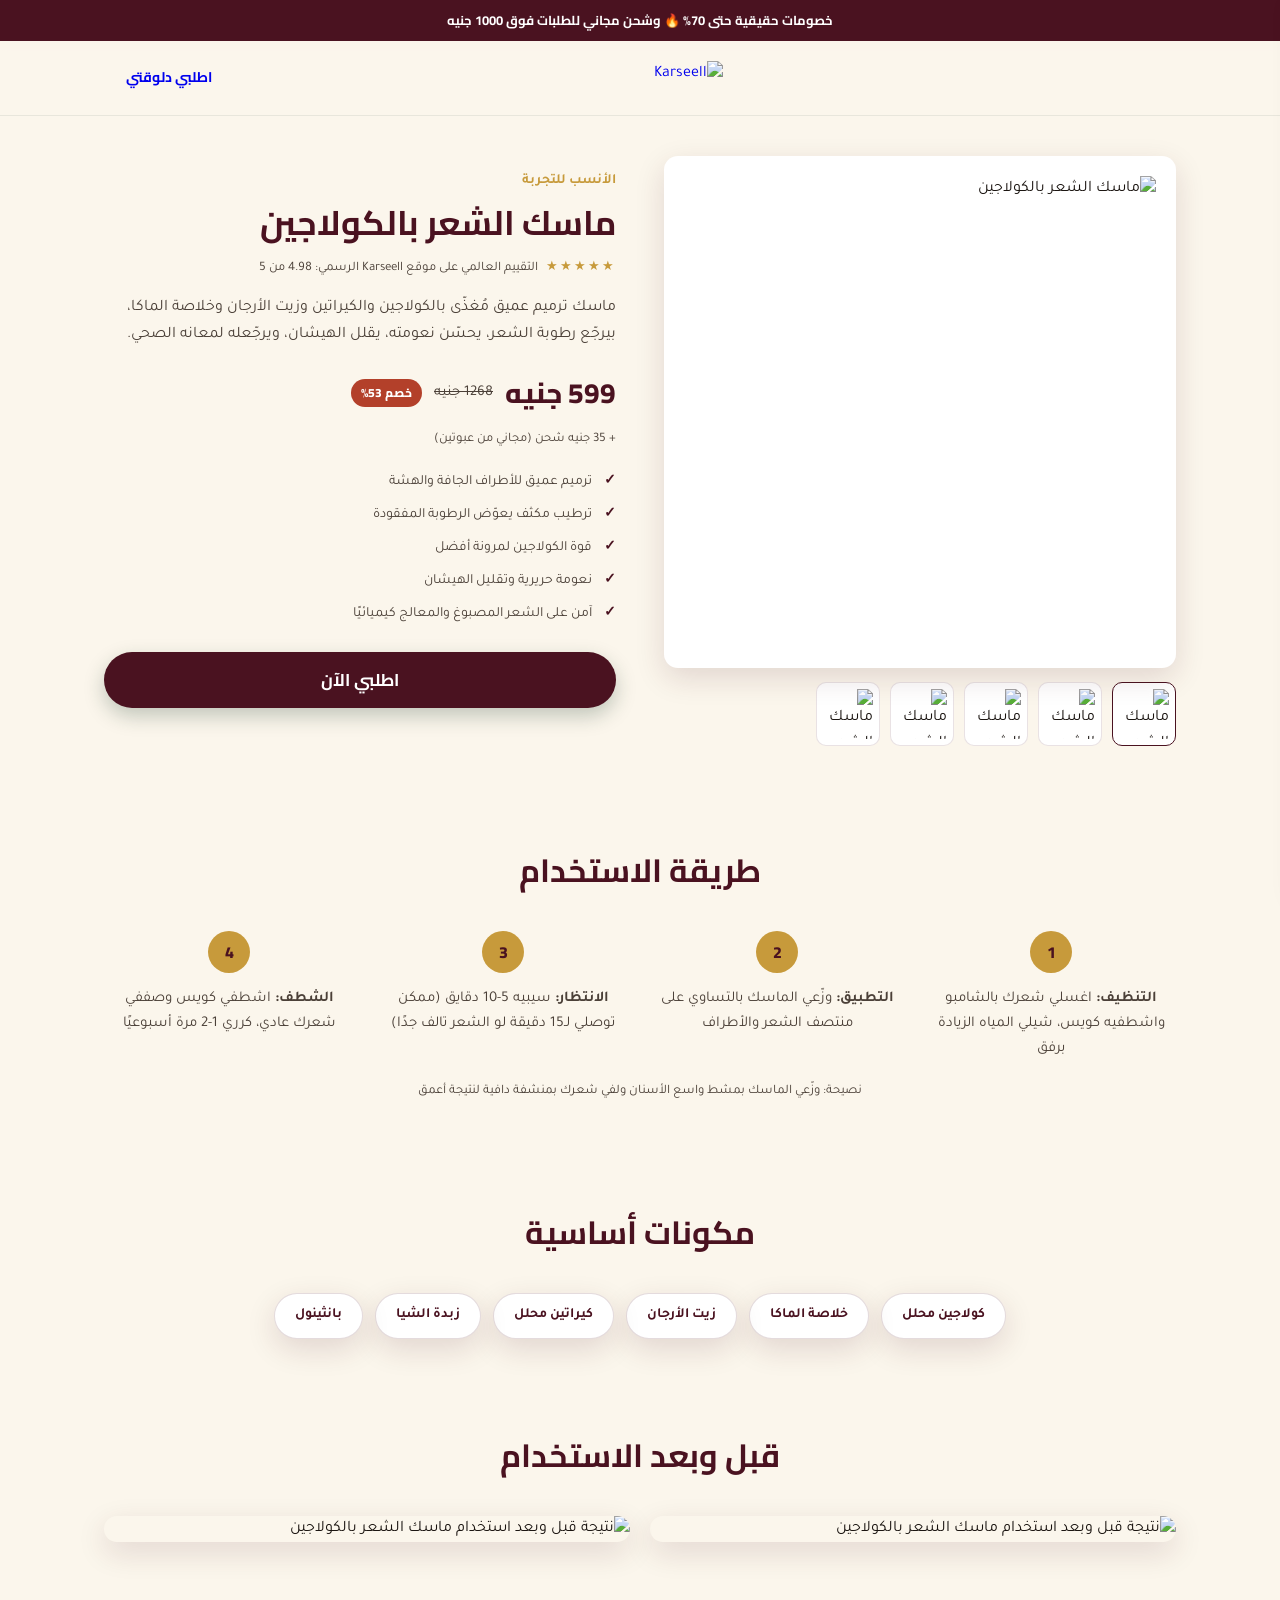
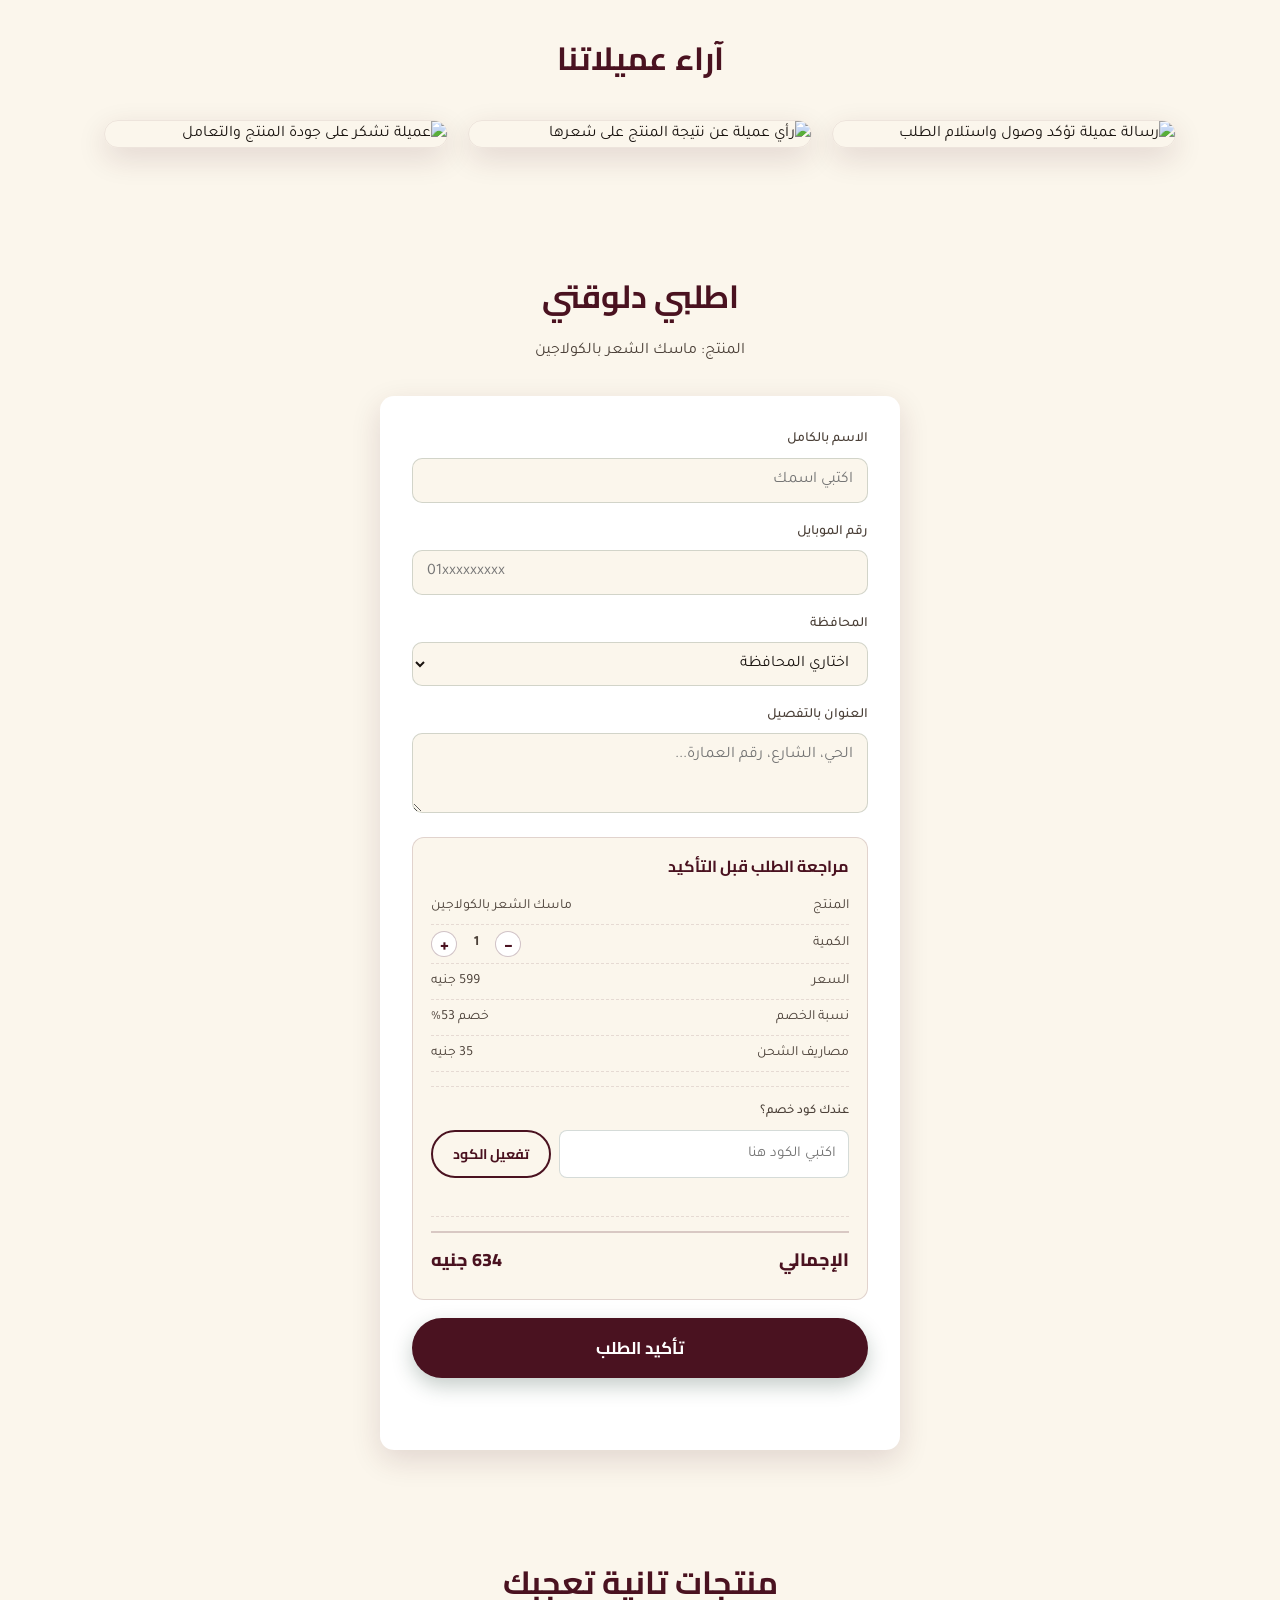
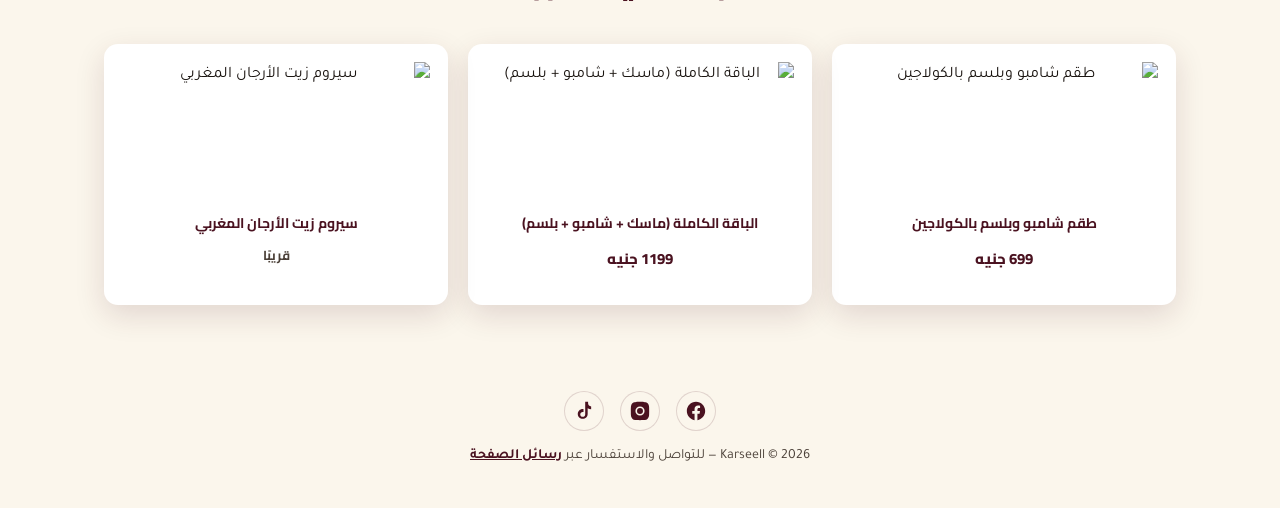
==== product.html @ 406ed5fa "Add files via upload" ====
<!DOCTYPE html>
<html lang="ar" dir="rtl">
<head>
<meta charset="UTF-8">
<meta name="viewport" content="width=device-width, initial-scale=1.0">
<title id="pageTitle">Karseell</title>
<meta name="description" id="pageDescription" content="">
<link rel="icon" type="image/png" href="assets/favicon.png">

<link rel="preconnect" href="https://fonts.googleapis.com">
<link rel="preconnect" href="https://fonts.gstatic.com" crossorigin>
<link href="https://fonts.googleapis.com/css2?family=Cairo:wght@300;400;600;700;800;900&family=Tajawal:wght@400;500;700&display=swap" rel="stylesheet">
<link rel="stylesheet" href="style.css">
<link rel="stylesheet" href="product.css">

<!-- Meta Pixel Code -->
<script>
!function(f,b,e,v,n,t,s)
{if(f.fbq)return;n=f.fbq=function(){n.callMethod?
n.callMethod.apply(n,arguments):n.queue.push(arguments)};
if(!f._fbq)f._fbq=n;n.push=n;n.loaded=!0;n.version='2.0';
n.queue=[];t=b.createElement(e);t.async=!0;
t.src=v;s=b.getElementsByTagName(e)[0];
s.parentNode.insertBefore(t,s)}(window, document,'script',
'https://connect.facebook.net/en_US/fbevents.js');
fbq('init', '1751524826109438');
fbq('track', 'PageView');
</script>
<noscript><img height="1" width="1" style="display:none"
src="https://www.facebook.com/tr?id=1751524826109438&ev=PageView&noscript=1"
/></noscript>
<!-- End Meta Pixel Code -->
</head>

<body>

<!-- Promo Bar -->
<div class="promo-bar">
  خصومات حقيقية حتى 70% 🔥 وشحن مجاني للطلبات فوق 1000 جنيه
</div>

<!-- Header -->
<header class="site-header">
  <div class="wrap header-inner">
    <button type="button" class="hamburger-btn" id="hamburgerBtn" aria-label="القائمة">
      <span></span><span></span><span></span>
    </button>
    <a href="index.html"><img src="assets/logo.png" alt="Karseell" class="logo-img"></a>
    <a href="#order" class="btn btn-small">اطلبي دلوقتي</a>
  </div>
</header>

<div class="side-menu-overlay" id="sideMenuOverlay"></div>
<nav class="side-menu" id="sideMenu">
  <button type="button" class="side-menu-close" id="sideMenuClose" aria-label="قفل القائمة">×</button>
  <img src="assets/logo.png" alt="Karseell" class="side-menu-logo">
  <a href="index.html" class="side-menu-link">الرئيسية</a>
  <a href="index.html#offers" class="side-menu-link">العروض</a>
  <a href="index.html#features" class="side-menu-link">المميزات والمراجعات</a>
  <a href="https://www.facebook.com/karseell.original.egypt/" target="_blank" rel="noopener" class="side-menu-link">تواصل معنا</a>
</nav>

<!-- Product hero -->
<section class="product-hero">
  <div class="wrap product-hero-grid">

    <!-- Gallery -->
    <div class="product-gallery">
      <div class="product-gallery-main">
        <img id="mainImage" src="" alt="">
        <span class="out-of-stock-badge" id="outOfStockBadge" hidden>نفدت الكمية حاليًا</span>
      </div>
      <div class="product-gallery-thumbs" id="galleryThumbs"></div>
    </div>

    <!-- Info -->
    <div class="product-info">
      <p class="product-eyebrow" id="productEyebrow"></p>
      <h1 id="productName"></h1>
      <p class="product-rating">
        <span class="stars">★★★★★</span>
        <span id="productRatingText"></span>
      </p>
      <p class="product-desc" id="productDesc"></p>

      <div class="product-price-block" id="productPriceBlock">
        <span class="price-new" id="productPriceNew"></span>
        <span class="price-old" id="productPriceOld"></span>
        <span class="discount-badge" id="productDiscountBadge"></span>
      </div>
      <p class="product-shipping-note" id="productShippingNote"></p>

      <ul class="product-feature-list" id="productFeatureList"></ul>

      <div class="product-cta-group" id="productCtaGroup">
        <a href="#order" class="btn btn-primary btn-full">اطلبي الآن</a>
      </div>

      <div class="product-out-of-stock-msg" id="outOfStockMsg" hidden>
        <p>المنتج غير متاح للطلب حاليًا، هيتوفر قريبًا. تابعينا على فيسبوك عشان تعرفي أول ما يرجع.</p>
        <a href="https://www.facebook.com/karseell.original.egypt/" target="_blank" rel="noopener" class="btn btn-outline">تابعينا على فيسبوك</a>
      </div>
    </div>
  </div>
</section>

<!-- How to use -->
<section class="product-howto" id="productHowtoSection">
  <div class="wrap">
    <h2 class="section-title">طريقة الاستخدام</h2>
    <div class="steps" id="productSteps"></div>
    <p class="howto-tip" id="howtoTip"></p>
  </div>
</section>

<!-- Ingredients -->
<section class="product-ingredients" id="productIngredientsSection">
  <div class="wrap">
    <h2 class="section-title">مكونات أساسية</h2>
    <div class="ingredients-grid" id="ingredientsGrid"></div>
  </div>
</section>

<!-- Before / After -->
<section class="product-before-after" id="beforeAfterSection">
  <div class="wrap">
    <h2 class="section-title">قبل وبعد الاستخدام</h2>
    <div class="before-after-grid" id="beforeAfterGrid"></div>
  </div>
</section>

<!-- Reviews (shared real screenshots) -->
<section class="product-reviews">
  <div class="wrap">
    <h2 class="section-title">آراء عميلاتنا</h2>
    <div class="review-grid">
      <div class="review-shot-card"><img src="assets/reviews/review1.webp" alt="رسالة عميلة تؤكد وصول واستلام الطلب" loading="lazy"></div>
      <div class="review-shot-card"><img src="assets/reviews/review2.webp" alt="رأي عميلة عن نتيجة المنتج على شعرها" loading="lazy"></div>
      <div class="review-shot-card"><img src="assets/reviews/review3.webp" alt="عميلة تشكر على جودة المنتج والتعامل" loading="lazy"></div>
    </div>
  </div>
</section>

<!-- Order form -->
<section class="order" id="order">
  <div class="wrap">
    <h2 class="section-title">اطلبي دلوقتي</h2>
    <p class="order-sub" id="orderProductLabel"></p>

    <form id="orderForm" class="order-form" novalidate>
      <label>
        الاسم بالكامل
        <input type="text" name="name" required placeholder="اكتبي اسمك">
      </label>

      <label>
        رقم الموبايل
        <input type="tel" name="phone" required pattern="^01[0-9]{9}$" placeholder="01xxxxxxxxx">
      </label>

      <label>
        المحافظة
        <select name="governorate" required>
          <option value="" disabled selected>اختاري المحافظة</option>
          <option>القاهرة</option><option>الجيزة</option><option>الإسكندرية</option>
          <option>القليوبية</option><option>الدقهلية</option><option>الشرقية</option>
          <option>الغربية</option><option>المنوفية</option><option>البحيرة</option>
          <option>كفر الشيخ</option><option>دمياط</option><option>بورسعيد</option>
          <option>الإسماعيلية</option><option>السويس</option><option>شمال سيناء</option>
          <option>جنوب سيناء</option><option>الفيوم</option><option>بني سويف</option>
          <option>المنيا</option><option>أسيوط</option><option>سوهاج</option>
          <option>قنا</option><option>الأقصر</option><option>أسوان</option>
          <option>البحر الأحمر</option><option>الوادي الجديد</option><option>مطروح</option>
        </select>
      </label>

      <label>
        العنوان بالتفصيل
        <textarea name="address" required placeholder="الحي، الشارع، رقم العمارة..."></textarea>
      </label>

      <div class="order-summary" id="orderSummary" hidden>
        <h3>مراجعة الطلب قبل التأكيد</h3>
        <div class="summary-row">
          <span>المنتج</span>
          <span id="summaryOfferName">-</span>
        </div>
        <div class="summary-row">
          <span>الكمية</span>
          <span class="qty-stepper">
            <button type="button" class="qty-btn" id="qtyMinus" aria-label="تقليل الكمية">−</button>
            <span id="qtyValue">1</span>
            <button type="button" class="qty-btn" id="qtyPlus" aria-label="زيادة الكمية">+</button>
          </span>
        </div>
        <div class="summary-row">
          <span>السعر</span>
          <span id="summaryPrice">-</span>
        </div>
        <div class="summary-row">
          <span>نسبة الخصم</span>
          <span id="summaryDiscount">-</span>
        </div>
        <div class="summary-row">
          <span>مصاريف الشحن</span>
          <span id="summaryShipping">-</span>
        </div>

        <div class="coupon-block">
          <label for="couponInput">عندك كود خصم؟</label>
          <div class="coupon-input-group">
            <input type="text" id="couponInput" placeholder="اكتبي الكود هنا">
            <button type="button" class="btn btn-outline btn-small" id="applyCouponBtn">تفعيل الكود</button>
          </div>
          <p id="couponMessage" class="coupon-message"></p>
        </div>

        <div class="summary-row summary-total">
          <span>الإجمالي</span>
          <span id="summaryTotal">-</span>
        </div>
      </div>

      <button type="submit" class="btn btn-primary btn-full" id="submitOrderBtn">تأكيد الطلب</button>
      <p id="formMessage" class="form-message" role="status" aria-live="polite"></p>
    </form>
  </div>
</section>

<!-- Related products -->
<section class="related-products">
  <div class="wrap">
    <h2 class="section-title">منتجات تانية تعجبك</h2>
    <div class="related-grid" id="relatedGrid"></div>
  </div>
</section>

<!-- Footer -->
<footer class="site-footer">
  <div class="wrap">
    <div class="social-links">
      <a href="https://www.facebook.com/karseell.original.egypt" target="_blank" rel="noopener" aria-label="Karseell على فيسبوك">
        <svg viewBox="0 0 24 24" width="22" height="22" fill="currentColor"><path d="M22 12.06C22 6.51 17.52 2 12 2S2 6.51 2 12.06c0 5 3.66 9.16 8.44 9.94v-7.03H7.9v-2.91h2.54V9.85c0-2.51 1.49-3.9 3.77-3.9 1.09 0 2.24.2 2.24.2v2.46h-1.26c-1.24 0-1.63.77-1.63 1.56v1.89h2.78l-.44 2.91h-2.34V22c4.78-.78 8.44-4.94 8.44-9.94z"/></svg>
      </a>
      <a href="https://www.instagram.com/karseell_egypt1/" target="_blank" rel="noopener" aria-label="Karseell على انستقرام">
        <svg viewBox="0 0 24 24" width="22" height="22" fill="currentColor"><path d="M12 2c2.72 0 3.06.01 4.12.06 1.06.05 1.79.22 2.43.47.66.26 1.22.6 1.77 1.15.55.55.89 1.11 1.15 1.77.25.64.42 1.37.47 2.43.05 1.06.06 1.4.06 4.12s-.01 3.06-.06 4.12c-.05 1.06-.22 1.79-.47 2.43-.26.66-.6 1.22-1.15 1.77-.55.55-1.11.89-1.77 1.15-.64.25-1.37.42-2.43.47-1.06.05-1.4.06-4.12.06s-3.06-.01-4.12-.06c-1.06-.05-1.79-.22-2.43-.47-.66-.26-1.22-.6-1.77-1.15-.55-.55-.89-1.11-1.15-1.77-.25-.64-.42-1.37-.47-2.43C2.01 15.06 2 14.72 2 12s.01-3.06.06-4.12c.05-1.06.22-1.79.47-2.43.26-.66.6-1.22 1.15-1.77.55-.55 1.11-.89 1.77-1.15.64-.25 1.37-.42 2.43-.47C8.94 2.01 9.28 2 12 2zm0 5a5 5 0 1 0 0 10 5 5 0 0 0 0-10zm0 8.25A3.25 3.25 0 1 1 12 8.75a3.25 3.25 0 0 1 0 6.5zm5.5-8.5a1.17 1.17 0 1 1 0-2.34 1.17 1.17 0 0 1 0 2.34z"/></svg>
      </a>
      <a href="https://www.tiktok.com/@karseell_egypt" target="_blank" rel="noopener" aria-label="Karseell على تيك توك">
        <svg viewBox="0 0 24 24" width="22" height="22" fill="currentColor"><path d="M16.5 2h-3.2v13.7c0 1.5-1.2 2.7-2.7 2.7s-2.7-1.2-2.7-2.7 1.2-2.7 2.7-2.7c.3 0 .6.05.85.13v-3.3c-.28-.04-.56-.06-.85-.06-3 0-5.4 2.4-5.4 5.4s2.4 5.4 5.4 5.4 5.4-2.4 5.4-5.4V8.9c1.1.8 2.4 1.27 3.8 1.27V6.97c-1.83 0-3.35-1.47-3.35-3.3V2z"/></svg>
      </a>
    </div>
    <p>Karseell &copy; <span id="year"></span> — للتواصل والاستفسار عبر <a href="https://www.facebook.com/karseell.original.egypt/" target="_blank" rel="noopener">رسائل الصفحة</a></p>
  </div>
</footer>

<!-- Sticky mobile CTA -->
<div class="mobile-sticky-cta">
  <a href="#order" class="btn btn-primary btn-full" id="stickyCtaBtn">اطلبي دلوقتي بخصم يصل لـ 70% 🔥</a>
</div>

<script src="product.js"></script>
</body>
</html>
---- style.css ----
/* ============ Tokens ============ */
:root{
  --emerald-deep: #4A1220;
  --emerald: #6E1F31;
  --gold: #C79A3B;
  --gold-light: #E7C979;
  --ivory: #FBF6EC;
  --blush: #D98B95;
  --ink: #1A1410;
  --ink-soft: #4B4038;
  --white: #FFFFFF;

  --font-display: 'Cairo', sans-serif;
  --font-body: 'Tajawal', sans-serif;

  --radius: 14px;
  --shadow: 0 10px 30px rgba(74, 18, 32, 0.14);
  --max-width: 1120px;
}

*{ box-sizing: border-box; }
html{ scroll-behavior: smooth; overflow-x: hidden; }

body{
  margin:0;
  font-family: var(--font-body);
  color: var(--ink);
  background: var(--ivory);
  line-height: 1.65;
  overflow-x: hidden;
}

img{ max-width:100%; display:block; }

.wrap{
  max-width: var(--max-width);
  margin: 0 auto;
  padding: 0 24px;
}

h1,h2,h3{
  font-family: var(--font-display);
  margin: 0 0 16px;
  color: var(--emerald-deep);
  line-height: 1.3;
}

a{ text-decoration:none; }
ul{ margin:0; padding:0; list-style:none; }

/* ============ Buttons ============ */
.btn{
  display:inline-block;
  font-family: var(--font-display);
  font-weight:700;
  font-size: 17px;
  padding: 14px 32px;
  border-radius: 999px;
  transition: transform .15s ease, box-shadow .15s ease;
  border: 2px solid transparent;
  cursor:pointer;
}
.btn:hover{ transform: translateY(-2px); }

.btn-primary{
  background: var(--emerald-deep);
  color: var(--white);
  box-shadow: 0 8px 20px rgba(22,56,40,.25);
}
.btn-primary:hover{ background: var(--emerald); }

.btn-outline{
  background: transparent;
  color: var(--emerald-deep);
  border-color: var(--emerald-deep);
}
.btn-outline:hover{ background: var(--emerald-deep); color: var(--white); }

.btn-secondary-outline{
  background: transparent;
  color: var(--ink-soft);
  border: 1.5px solid transparent;
  text-decoration: underline;
  padding: 8px 10px;
  font-size: 13px;
}
.btn-secondary-outline:hover{ color: var(--emerald-deep); }

.offer-cta-group{
  display:flex;
  flex-direction:column;
  align-items:center;
  gap: 4px;
}

.btn-secondary{
  background: transparent;
  color: var(--emerald-deep);
  border-color: rgba(74,18,32,.3);
}
.btn-secondary:hover{
  border-color: var(--emerald-deep);
  background: rgba(74,18,32,.05);
}

.hero-btn-group{
  display:flex;
  align-items:center;
  gap: 14px;
  flex-wrap: wrap;
  margin-bottom: 22px;
}

.btn-small{ padding: 9px 20px; font-size: 14px; }
.btn-full{ width:100%; text-align:center; border:none; }

/* ============ Header ============ */
.site-header{
  position: sticky;
  top:0;
  z-index: 50;
  background: rgba(251,246,236,.92);
  backdrop-filter: blur(6px);
  border-bottom: 1px solid rgba(22,56,40,.08);
}
.header-inner{
  display:flex;
  align-items:center;
  justify-content:space-between;
  padding-top: 14px;
  padding-bottom: 14px;
}
.logo-img{
  height: 34px;
  width: auto;
}

/* ============ Hamburger + side menu ============ */
.hamburger-btn{
  background: none;
  border: none;
  cursor: pointer;
  padding: 6px;
  display:flex;
  flex-direction:column;
  gap: 5px;
  width: 34px;
}
.hamburger-btn span{
  display:block;
  height: 2px;
  background: var(--emerald-deep);
  border-radius: 2px;
}

.side-menu-overlay{
  position: fixed;
  inset: 0;
  background: rgba(0,0,0,.4);
  z-index: 90;
  opacity: 0;
  visibility: hidden;
  transition: opacity .25s ease, visibility .25s ease;
}
.side-menu-overlay.is-open{ opacity:1; visibility:visible; }

.side-menu{
  position: fixed;
  top:0;
  right: -280px;
  width: 260px;
  height: 100%;
  background: var(--white);
  z-index: 95;
  padding: 28px 24px;
  box-shadow: -4px 0 25px rgba(74,18,32,.1);
  transition: right .3s cubic-bezier(.16,1,.3,1);
  display:flex;
  flex-direction:column;
}
.side-menu.is-open{ right: 0; }
.side-menu-close{
  align-self:flex-start;
  background:none;
  border:none;
  font-size: 26px;
  color: var(--ink-soft);
  cursor:pointer;
  margin-bottom: 12px;
}
.side-menu-logo{ height: 30px; width:auto; margin-bottom: 24px; }
.side-menu-link{
  display:block;
  padding: 14px 4px;
  border-bottom: 1px solid rgba(74,18,32,.08);
  color: var(--ink);
  font-weight: 700;
  font-size: 15px;
}
.side-menu-link:hover{ color: var(--emerald-deep); }

/* ============ Promo bar ============ */
.promo-bar{
  background: var(--emerald-deep);
  color: var(--white);
  text-align: center;
  font-family: var(--font-display);
  font-weight: 700;
  font-size: 13px;
  padding: 10px 16px;
}

/* ============ Hero ============ */
.hero{
  position: relative;
  overflow: hidden;
  min-height: 620px;
  display: flex;
  align-items: center;
  padding: 90px 0;
}
.hero-bg-video{
  position: absolute;
  inset: 0;
  width: 100%;
  height: 100%;
  object-fit: cover;
  object-position: center;
  z-index: 1;
}
.hero-overlay{
  position: absolute;
  inset: 0;
  z-index: 2;
  background: linear-gradient(to left, rgba(10,6,6,.78) 0%, rgba(10,6,6,.5) 45%, rgba(10,6,6,.18) 80%);
}
.hero-inner{
  position: relative;
  z-index: 3;
  width: 100%;
}
.hero-copy{
  max-width: 600px;
}
.eyebrow{
  color: var(--gold-light);
  font-weight: 700;
  margin: 0 0 10px;
  font-size: 15px;
}
.hero h1{
  font-size: clamp(32px, 4vw, 46px);
  color: var(--white);
}
.hero-sub{
  color: rgba(255,255,255,.85);
  font-size: 18px;
  max-width: 46ch;
  margin-bottom: 28px;
}
.hero-trust{
  margin-top: 22px;
  display:flex;
  align-items:center;
  gap: 12px;
  color: rgba(255,255,255,.75);
  font-size: 14px;
  flex-wrap: wrap;
}
.dot{
  width:4px; height:4px; border-radius:50%;
  background: rgba(255,255,255,.6);
  display:inline-block;
}
.hero .btn-secondary{
  background: transparent;
  color: var(--white);
  border-color: rgba(255,255,255,.5);
}
.hero .btn-secondary:hover{
  background: rgba(255,255,255,.12);
  border-color: var(--white);
}

/* ---- jar illustration (placeholder for real product photo) ---- */
.jar{
  position: relative;
  width: 200px;
}
.jar-lid{
  width: 60%;
  height: 26px;
  margin: 0 auto;
  background: linear-gradient(180deg, var(--gold-light), var(--gold));
  border-radius: 8px 8px 0 0;
}
.jar-body{
  height: 220px;
  background: linear-gradient(160deg, var(--emerald), var(--emerald-deep));
  border-radius: 0 0 22px 22px;
  display:flex;
  align-items:center;
  justify-content:center;
  box-shadow: var(--shadow);
  position: relative;
}
.jar-body::after{
  content:"";
  position:absolute;
  inset: 14px;
  border: 1px solid rgba(255,255,255,.25);
  border-radius: 14px;
}
.jar-label{
  font-family: var(--font-display);
  color: var(--gold-light);
  font-weight: 800;
  letter-spacing: 2px;
  font-size: 14px;
}
.jar.small{ width: clamp(64px, 22vw, 100px); }
.jar.small .jar-body{ height: 120px; border-radius: 0 0 14px 14px; }
.jar.small .jar-lid{ height: 16px; }
.jar.small .jar-label{ font-size: 10px; letter-spacing: 1px; }

.jar-shampoo .jar-body{ background: linear-gradient(160deg, #8A2942, var(--emerald-deep)); }
.jar-conditioner .jar-body{ background: linear-gradient(160deg, var(--blush), #B85C6B); }
.jar-conditioner .jar-label{ color: var(--white); }

/* ---- real product photos ---- */
.product-photo{
  max-width: 100%;
  height: auto;
  object-fit: contain;
}
.hero-photo{
  width: min(320px, 80%);
  filter: drop-shadow(0 18px 24px rgba(74,18,32,.18));
}
.offer-visual .product-photo{
  max-height: 170px;
  width: auto;
}

/* ============ Section title ============ */
.section-title{
  text-align:center;
  font-size: clamp(24px, 3vw, 32px);
  margin-bottom: 40px;
}

/* ============ Product info tabs ============ */
.info-tabs{ padding: 56px 0; }

.info-tabs-nav{
  display:flex;
  justify-content:center;
  gap: 10px;
  flex-wrap: wrap;
  margin-bottom: 36px;
}
.info-tab-btn{
  font-family: var(--font-display);
  font-weight: 700;
  font-size: 14px;
  padding: 10px 20px;
  border-radius: 999px;
  border: 1.5px solid rgba(74,18,32,.2);
  background: var(--white);
  color: var(--ink-soft);
  cursor: pointer;
  transition: all .2s ease;
}
.info-tab-btn.is-active{
  background: var(--emerald-deep);
  border-color: var(--emerald-deep);
  color: var(--white);
}

.info-tab-pane{ display:none; }
.info-tab-pane.is-active{ display:block; animation: fadeIn .3s ease; }
@keyframes fadeIn{ from{ opacity:0; } to{ opacity:1; } }

.feature-grid{
  display:grid;
  grid-template-columns: repeat(4, 1fr);
  gap: 20px;
}
.feature-card{
  background: var(--white);
  border-radius: var(--radius);
  padding: 26px 20px;
  box-shadow: var(--shadow);
  border-top: 3px solid var(--gold);
}
.feature-card h3{
  font-size: 18px;
  margin-bottom: 10px;
}
.feature-card p{
  color: var(--ink-soft);
  font-size: 15px;
  margin:0;
}

.steps{
  display:grid;
  grid-template-columns: repeat(4, 1fr);
  gap: 24px;
}
.step{ text-align:center; }
.step-num{
  display:inline-flex;
  align-items:center;
  justify-content:center;
  width: 42px; height:42px;
  border-radius:50%;
  background: var(--gold);
  color: var(--emerald-deep);
  font-family: var(--font-display);
  font-weight: 800;
  margin-bottom: 14px;
}
.step p{ margin:0; font-size:15px; color: var(--ink-soft); }

/* Reviews */
.review-grid{
  display:grid;
  grid-template-columns: repeat(3, 1fr);
  gap: 20px;
  margin-bottom: 16px;
}
.review-card{
  background: var(--white);
  border-radius: var(--radius);
  padding: 22px 18px;
  box-shadow: var(--shadow);
  border-top: 3px solid var(--gold);
}
.review-stars{ color: var(--gold); font-size: 16px; margin-bottom: 10px; letter-spacing: 2px; }
.review-text{ font-size: 14px; color: var(--ink-soft); margin-bottom: 12px; }
.review-name{ font-size: 12px; font-weight: 700; color: #2E7D4F; }
.review-note{ text-align:center; font-size: 12px; color: var(--ink-soft); }

.review-shot-card{
  border-radius: var(--radius);
  overflow: hidden;
  box-shadow: var(--shadow);
  border: 1px solid rgba(74,18,32,.08);
}
.review-shot-card img{ width:100%; height:auto; display:block; }

.verify-photo-card{
  border-radius: var(--radius);
  overflow: hidden;
  box-shadow: var(--shadow);
  background: var(--white);
}
.verify-photo-card img{ width:100%; height:auto; display:block; }

/* Verify authenticity */
.verify-grid{
  display:grid;
  grid-template-columns: repeat(3, 1fr);
  gap: 20px;
}
.verify-item{
  background: var(--white);
  border-radius: var(--radius);
  padding: 22px 18px;
  box-shadow: var(--shadow);
  text-align:center;
}
.verify-item h3{ font-size: 16px; margin-bottom: 8px; }
.verify-item p{ font-size: 13px; color: var(--ink-soft); margin:0; }

/* ============ Offers ============ */
.offers{ padding: 64px 0; }
.offer-grid{
  display:grid;
  grid-template-columns: repeat(3, 1fr);
  gap: 24px;
  align-items: stretch;
}
.offer-card{
  background: var(--white);
  border-radius: var(--radius);
  padding: 28px 22px;
  box-shadow: var(--shadow);
  text-align:center;
  display:flex;
  flex-direction:column;
  position: relative;
  border: 2px solid transparent;
  transition: border-color .2s ease, transform .2s ease, box-shadow .2s ease;
}
.offer-card.selected{
  border-color: var(--gold);
  transform: translateY(-10px);
  box-shadow: 0 14px 34px rgba(74, 18, 32, 0.2);
}
.offer-card.selected .choose-offer{
  background: var(--emerald-deep);
  color: var(--white);
  border-color: var(--emerald-deep);
}
.badge{
  position:absolute;
  top: -14px;
  right: 50%;
  transform: translateX(50%);
  background: var(--gold);
  color: var(--emerald-deep);
  font-family: var(--font-display);
  font-weight: 800;
  font-size: 13px;
  padding: 6px 18px;
  border-radius: 999px;
  white-space: nowrap;
}
.badge-outline{
  background: var(--white);
  color: var(--emerald-deep);
  border: 1.5px solid rgba(74,18,32,.25);
}
.offer-visual{
  display:flex;
  justify-content:center;
  flex-wrap: wrap;
  gap: 10px;
  margin: 18px 0;
  min-height: 130px;
  align-items:flex-end;
}
.offer-price{
  margin: 6px 0 14px;
  display:flex;
  align-items:center;
  justify-content:center;
  flex-wrap: wrap;
  gap: 8px;
}
.price-new{
  font-family: var(--font-display);
  font-weight: 800;
  font-size: 24px;
  color: var(--emerald-deep);
}
.price-old{
  font-size: 15px;
  color: var(--ink-soft);
  text-decoration: line-through;
}
.discount-badge{
  font-family: var(--font-display);
  font-weight: 800;
  font-size: 12px;
  color: var(--white);
  background: #B3402A;
  padding: 4px 10px;
  border-radius: 999px;
  white-space: nowrap;
}
.offer-list{ margin-bottom: 22px; flex-grow:1; }

.urgency-banner{
  text-align:center;
  font-family: var(--font-display);
  font-weight: 700;
  font-size: 14px;
  color: var(--emerald-deep);
  background: var(--gold-light);
  display: inline-block;
  padding: 8px 18px;
  border-radius: 999px;
  margin: -8px auto 30px;
}
.offers .wrap > .urgency-banner{ display: block; width: fit-content; }

.stock-left{
  font-size: 12px;
  font-weight: 700;
  color: #B3402A;
  margin: -10px 0 8px;
}
.bundle-hint{
  font-size: 12px;
  color: var(--emerald-deep);
  background: rgba(199,154,59,.12);
  border: 1px dashed var(--gold);
  border-radius: 8px;
  padding: 6px 10px;
  margin-bottom: 14px;
}
.offer-btn-row{
  display:flex;
  gap: 10px;
}
.offer-btn-row .btn{ flex:1; }
.btn-link-details{
  background: transparent;
  color: var(--ink-soft);
  border: 1.5px solid rgba(74,18,32,.15);
  font-size: 13px;
  padding: 12px 16px;
}
.btn-link-details:hover{
  border-color: var(--emerald-deep);
  color: var(--emerald-deep);
}
.offer-shipping{
  font-size: 13px;
  color: var(--ink-soft);
  margin: -8px 0 16px;
}
.offer-shipping-free{
  color: #2E7D4F;
  font-weight: 700;
}
.offer-list li{
  color: var(--ink-soft);
  font-size: 14px;
  padding: 4px 0;
}

/* ============ Trust bar ============ */
.trust{ background: var(--gold-light); padding: 22px 0; }
.trust-inner{
  display:flex;
  justify-content:space-around;
  flex-wrap: wrap;
  gap: 12px;
  font-family: var(--font-display);
  font-weight: 700;
  color: var(--emerald-deep);
  text-align:center;
}

/* ============ Order form ============ */
.order{ padding: 64px 0; }
.order-sub{
  text-align:center;
  color: var(--ink-soft);
  margin-top:-20px;
  margin-bottom: 32px;
}
.order-form{
  max-width: 520px;
  margin: 0 auto;
  display:flex;
  flex-direction:column;
  gap: 18px;
  background: var(--white);
  padding: 32px;
  border-radius: var(--radius);
  box-shadow: var(--shadow);
}
.order-form label{
  display:flex;
  flex-direction:column;
  gap: 6px;
  font-size: 14px;
  color: var(--ink-soft);
  font-weight: 500;
}
.order-form input,
.order-form select,
.order-form textarea{
  font-family: var(--font-body);
  font-size: 16px;
  padding: 12px 14px;
  border-radius: 10px;
  border: 1.5px solid rgba(22,56,40,.18);
  background: var(--ivory);
  color: var(--ink);
}
.order-form input:focus,
.order-form select:focus,
.order-form textarea:focus{
  outline: none;
  border-color: var(--gold);
}
.order-form textarea{ resize: vertical; min-height: 80px; }
.form-message{
  text-align:center;
  font-weight: 700;
  min-height: 22px;
  margin:0;
}
.form-message.success{ color: var(--emerald-deep); }
.form-message.error{ color: #B3402A; }

/* ---- order summary / review before confirming ---- */
.order-summary{
  background: var(--ivory);
  border: 1.5px solid rgba(74,18,32,.15);
  border-radius: 12px;
  padding: 18px;
  margin-top: 6px;
}
.order-summary h3{
  font-size: 16px;
  margin: 0 0 12px;
}
.summary-row{
  display:flex;
  justify-content:space-between;
  align-items:center;
  font-size: 14px;
  color: var(--ink-soft);
  padding: 6px 0;
  border-bottom: 1px dashed rgba(74,18,32,.12);
}
.summary-row:last-of-type{ border-bottom:none; }
.qty-stepper{
  display:flex;
  align-items:center;
  gap: 10px;
}
.qty-btn{
  width: 26px;
  height: 26px;
  border-radius: 50%;
  border: 1.5px solid rgba(74,18,32,.25);
  background: var(--white);
  color: var(--emerald-deep);
  font-family: var(--font-display);
  font-weight: 800;
  font-size: 16px;
  line-height: 1;
  cursor: pointer;
  display:flex;
  align-items:center;
  justify-content:center;
  transition: all .15s ease;
}
.qty-btn:hover{
  background: var(--emerald-deep);
  color: var(--white);
  border-color: var(--emerald-deep);
}
#qtyValue{
  font-weight: 700;
  min-width: 18px;
  text-align:center;
}
.summary-total{
  margin-top: 6px;
  padding-top: 12px;
  border-top: 2px solid rgba(74,18,32,.2);
  font-family: var(--font-display);
  font-weight: 800;
  font-size: 18px;
  color: var(--emerald-deep);
}
.summary-free{ color:#2E7D4F; font-weight:700; }

.coupon-block{
  margin: 14px 0;
  padding: 14px 0;
  border-top: 1px dashed rgba(74,18,32,.12);
  border-bottom: 1px dashed rgba(74,18,32,.12);
}
.coupon-block label{
  display:block;
  font-size: 13px;
  color: var(--ink-soft);
  margin-bottom: 8px;
}
.coupon-input-group{
  display:flex;
  gap: 8px;
}
.coupon-input-group input{
  flex-grow:1;
  font-family: var(--font-body);
  font-size: 15px;
  padding: 10px 12px;
  border-radius: 8px;
  border: 1.5px solid rgba(22,56,40,.18);
  background: var(--white);
}
.coupon-message{
  font-size: 13px;
  margin: 8px 0 0;
  min-height: 16px;
}
.coupon-message.success{ color:#2E7D4F; font-weight:700; }
.coupon-message.error{ color:#B3402A; font-weight:700; }

/* ============ Footer ============ */
.site-footer{
  padding: 26px 0;
  text-align:center;
  color: var(--ink-soft);
  font-size: 14px;
}
.site-footer a{
  color: var(--emerald-deep);
  font-weight: 700;
  text-decoration: underline;
}
.social-links{
  display:flex;
  justify-content:center;
  gap: 16px;
  margin-bottom: 14px;
}
.social-links a{
  display:flex;
  align-items:center;
  justify-content:center;
  width: 40px;
  height: 40px;
  border-radius: 50%;
  background: var(--ivory);
  border: 1.5px solid rgba(74,18,32,.15);
  color: var(--emerald-deep);
  text-decoration: none;
  transition: all .2s ease;
}
.social-links a:hover{
  background: var(--emerald-deep);
  color: var(--white);
  border-color: var(--emerald-deep);
  transform: translateY(-2px);
}

/* ============ Thank-you page ============ */
.thankyou{ padding: 80px 0; }
.thankyou-inner{
  max-width: 520px;
  margin: 0 auto;
  text-align:center;
}
.thankyou-check{
  width: 64px; height:64px;
  margin: 0 auto 20px;
  border-radius:50%;
  background: var(--emerald-deep);
  color: var(--white);
  font-size: 30px;
  display:flex;
  align-items:center;
  justify-content:center;
}
.thankyou-sub{
  color: var(--ink-soft);
  margin-bottom: 32px;
}
.discount-box{
  background: var(--white);
  border: 2px dashed var(--gold);
  border-radius: var(--radius);
  padding: 28px 22px;
  margin-bottom: 32px;
}
.discount-title{
  font-family: var(--font-display);
  font-weight: 800;
  color: var(--emerald-deep);
  margin: 0 0 6px;
}
.discount-copy{
  color: var(--ink-soft);
  margin: 0 0 16px;
}
.discount-code-row{
  display:flex;
  align-items:center;
  gap: 10px;
  margin-bottom: 12px;
}
.discount-code{
  font-family: var(--font-display);
  font-weight: 800;
  font-size: 24px;
  letter-spacing: 3px;
  color: var(--emerald-deep);
  background: var(--ivory);
  border-radius: 10px;
  padding: 12px 16px;
  flex-grow: 1;
}
.btn-copy{
  padding: 10px 18px;
  font-size: 14px;
  white-space: nowrap;
}
.discount-expiry{
  font-size: 13px;
  color: var(--ink-soft);
  margin:0;
}

/* ============ Focus visibility ============ */
a:focus-visible, button:focus-visible, input:focus-visible, select:focus-visible, textarea:focus-visible{
  outline: 2px solid var(--gold);
  outline-offset: 2px;
}

/* ============ Reduced motion ============ */
@media (prefers-reduced-motion: reduce){
  html{ scroll-behavior:auto; }
  .btn{ transition:none; }
}

/* ============ Responsive ============ */
/* ============ Sticky mobile CTA ============ */
.mobile-sticky-cta{
  display: none;
}

@media (max-width: 860px){
  .hero{ min-height: 420px; padding: 40px 0; align-items: center; }
  .hero-overlay{ background: linear-gradient(to top, rgba(10,6,6,.75) 0%, rgba(10,6,6,.55) 55%, rgba(10,6,6,.35) 100%); }
  .hero-copy{ max-width: 100%; text-align: center; margin: 0 auto; }
  .review-grid{ grid-template-columns: 1fr 1fr; }
  .verify-grid{ grid-template-columns: 1fr; }
  .info-tabs-nav{ gap: 8px; }
  .info-tab-btn{ font-size: 13px; padding: 8px 14px; }
  .hero-sub{ margin-inline: auto; }
  .hero-btn-group{ justify-content: center; }
  .hero-trust{ justify-content:center; }
  .mobile-sticky-cta{
    display: block;
    position: fixed;
    bottom: 0;
    right: 0;
    left: 0;
    z-index: 60;
    padding: 12px 16px;
    background: rgba(251,246,236,.97);
    backdrop-filter: blur(6px);
    border-top: 1px solid rgba(74,18,32,.1);
    box-shadow: 0 -6px 20px rgba(74,18,32,.08);
  }
  body{ padding-bottom: 74px; }
  .feature-grid{ grid-template-columns: repeat(2, 1fr); }
  .steps{ grid-template-columns: repeat(2, 1fr); }
  .offer-grid{ grid-template-columns: 1fr; }
  .offer-card.selected{ transform:none; }
}

@media (max-width: 480px){
  .feature-grid{ grid-template-columns: 1fr; }
  .steps{ grid-template-columns: 1fr; }
  .review-grid{ grid-template-columns: 1fr; }
  .hero{ padding: 40px 0 24px; min-height: 380px; }
  .order-form{ padding: 22px; }
  .discount-code-row{ flex-direction: column; }
  .coupon-input-group{ flex-direction: column; }

  /* ---- smaller type & spacing overall on phones ---- */
  body{ font-size: 13px; }
  .logo-img{ height: 26px; }
  .header-inner{ padding-top: 10px; padding-bottom: 10px; }
  .promo-bar{ font-size: 11px; padding: 8px 12px; }

  .eyebrow{ font-size: 12px; margin-bottom: 6px; }
  .hero h1{ font-size: clamp(22px, 6.5vw, 28px); margin-bottom: 10px; }
  .hero-sub{ font-size: 14px; margin-bottom: 18px; }
  .hero-trust{ font-size: 12px; margin-top: 14px; }

  .btn{ padding: 11px 20px; font-size: 13px; }
  .btn-small{ padding: 7px 16px; font-size: 12px; }
  .hero-btn-group{ gap: 10px; margin-bottom: 14px; }

  .section-title{ font-size: 20px; margin-bottom: 24px; }

  .features{ padding: 36px 0; }
  .feature-card{ padding: 18px 14px; gap: 6px; }
  .feature-card h3{ font-size: 15px; }
  .feature-card p{ font-size: 12.5px; }

  .how-to{ padding: 36px 0; }
  .step-num{ width: 32px; height: 32px; font-size: 14px; margin-bottom: 8px; }
  .step p{ font-size: 12.5px; }

  .offers{ padding: 40px 0; }
  .offer-card{ padding: 20px 14px; }
  .offer-card h3{ font-size: 15px; }
  .price-new{ font-size: 19px; }
  .price-old{ font-size: 12px; }
  .discount-badge{ font-size: 10px; padding: 3px 8px; }
  .offer-shipping{ font-size: 11px; }
  .offer-list li{ font-size: 12px; }
  .badge{ font-size: 11px; padding: 5px 12px; }

  .trust-inner{ font-size: 12px; gap: 8px; }

  .order{ padding: 40px 0; }
  .order-sub{ font-size: 13px; }
  .order-form label{ font-size: 12.5px; }
  .order-form input,
  .order-form select,
  .order-form textarea{ font-size: 14px; padding: 10px 12px; }

  .order-summary{ padding: 14px; }
  .order-summary h3{ font-size: 14px; }
  .summary-row{ font-size: 12.5px; }
  .summary-total{ font-size: 16px; }
  .coupon-block label{ font-size: 12px; }
  .coupon-input-group input{ font-size: 13px; padding: 8px 10px; }
  .btn-copy{ padding: 8px 14px; font-size: 12px; }

  .site-footer p{ font-size: 12px; }
  .social-links a{ width: 34px; height: 34px; }

  .thankyou{ padding: 48px 0; }
  .thankyou-check{ width: 52px; height: 52px; font-size: 24px; margin-bottom: 14px; }
  .thankyou h1{ font-size: 22px; }
  .thankyou-sub{ font-size: 13px; margin-bottom: 22px; }
  .discount-box{ padding: 20px 16px; }
  .discount-title{ font-size: 15px; }
  .discount-copy{ font-size: 13px; }
  .discount-code{ font-size: 19px; padding: 10px 12px; }
}
---- product.css ----
/* ============ Product hero ============ */
.product-hero{ padding: 40px 0 56px; }
.product-hero-grid{
  display:grid;
  grid-template-columns: 1fr 1fr;
  gap: 48px;
  align-items: start;
}

/* Gallery */
.product-gallery-main{
  position: relative;
  background: var(--white);
  border-radius: var(--radius-lg, 14px);
  box-shadow: var(--shadow);
  overflow: hidden;
  aspect-ratio: 1 / 1;
}
.product-gallery-main img{
  width: 100%;
  height: 100%;
  object-fit: contain;
  padding: 20px;
}
.out-of-stock-badge{
  position:absolute;
  top: 16px;
  right: 16px;
  background: #B3402A;
  color: var(--white);
  font-family: var(--font-display);
  font-weight: 800;
  font-size: 13px;
  padding: 6px 14px;
  border-radius: 999px;
}
.product-gallery-thumbs{
  display:flex;
  gap: 10px;
  margin-top: 14px;
  overflow-x: auto;
}
.gallery-thumb{
  width: 64px;
  height: 64px;
  object-fit: contain;
  background: var(--white);
  border-radius: 10px;
  border: 1.5px solid rgba(74,18,32,.12);
  cursor: pointer;
  padding: 6px;
  flex-shrink: 0;
  transition: border-color .2s ease;
}
.gallery-thumb.is-active{ border-color: var(--emerald-deep); }

/* Info column */
.product-eyebrow{
  color: var(--gold);
  font-weight: 700;
  font-size: 14px;
  margin-bottom: 8px;
}
.product-info h1{
  font-size: clamp(26px, 3.2vw, 34px);
  margin-bottom: 10px;
}
.product-rating{
  display:flex;
  align-items:center;
  gap: 8px;
  margin-bottom: 16px;
  font-size: 13px;
  color: var(--ink-soft);
}
.product-rating .stars{ color: var(--gold); letter-spacing: 2px; }
.product-desc{
  color: var(--ink-soft);
  font-size: 16px;
  margin-bottom: 22px;
}

.product-price-block{
  display:flex;
  align-items:center;
  gap: 12px;
  flex-wrap: wrap;
  margin-bottom: 6px;
}
.product-price-block .price-new{ font-size: 28px; }
.product-shipping-note{
  font-size: 13px;
  color: var(--ink-soft);
  margin-bottom: 20px;
}

.product-feature-list{
  list-style:none;
  padding:0;
  margin: 0 0 26px;
}
.product-feature-list li{
  position: relative;
  padding-right: 24px;
  margin-bottom: 10px;
  font-size: 14px;
  color: var(--ink-soft);
}
.product-feature-list li::before{
  content: '✓';
  position: absolute;
  right: 0;
  color: var(--emerald-deep);
  font-weight: 800;
}

.product-cta-group{ margin-bottom: 10px; }

.product-out-of-stock-msg{
  background: var(--ivory);
  border: 1px dashed rgba(74,18,32,.25);
  border-radius: 12px;
  padding: 16px;
  text-align:center;
}
.product-out-of-stock-msg p{ margin: 0 0 12px; font-size: 14px; color: var(--ink-soft); }

/* ============ How to use / ingredients ============ */
.product-howto{ padding: 48px 0; background: var(--ivory); }
.howto-tip{
  text-align:center;
  font-size: 13px;
  color: var(--ink-soft);
  margin-top: 20px;
}

.product-ingredients{ padding: 48px 0; }
.ingredients-grid{
  display:flex;
  flex-wrap: wrap;
  justify-content:center;
  gap: 12px;
}
.ingredient-chip{
  background: var(--white);
  border: 1.5px solid rgba(74,18,32,.15);
  border-radius: 999px;
  padding: 10px 20px;
  font-size: 14px;
  font-weight: 700;
  color: var(--emerald-deep);
  box-shadow: var(--shadow);
}

/* ============ Before / after ============ */
.product-before-after{ padding: 48px 0; background: var(--ivory); }
.before-after-grid{
  display:grid;
  grid-template-columns: repeat(auto-fit, minmax(260px, 1fr));
  gap: 20px;
}
.before-after-grid img{
  width:100%;
  border-radius: var(--radius, 14px);
  box-shadow: var(--shadow);
}

/* ============ Reviews (product page) ============ */
.product-reviews{ padding: 48px 0; }

/* ============ Video section ============ */
.product-video-section{ padding: 48px 0; background: var(--emerald-deep); }
.product-video-section .section-title{ color: var(--white); }
.product-video{
  display:block;
  width: 100%;
  max-width: 700px;
  margin: 0 auto;
  border-radius: var(--radius, 14px);
  box-shadow: 0 14px 34px rgba(0,0,0,.3);
}

/* ============ Related products ============ */
.related-products{ padding: 48px 0 60px; }
.related-grid{
  display:grid;
  grid-template-columns: repeat(3, 1fr);
  gap: 20px;
}
.related-card{
  display:block;
  background: var(--white);
  border-radius: var(--radius, 14px);
  box-shadow: var(--shadow);
  padding: 18px;
  text-align:center;
  color: var(--ink);
  transition: transform .2s ease;
}
.related-card:hover{ transform: translateY(-4px); }
.related-card img{
  width: 100%;
  height: 140px;
  object-fit: contain;
  margin-bottom: 12px;
}
.related-card h3{
  font-size: 14px;
  margin-bottom: 6px;
}
.related-price{
  font-family: var(--font-display);
  font-weight: 800;
  color: var(--emerald-deep);
  font-size: 15px;
}
.related-price.out{ color: var(--ink-soft); font-weight: 700; font-size: 13px; }

/* ============ Responsive ============ */
@media (max-width: 860px){
  .product-hero-grid{ grid-template-columns: 1fr; gap: 28px; }
  .related-grid{ grid-template-columns: 1fr 1fr; }
}

@media (max-width: 480px){
  .product-hero{ padding: 24px 0 36px; }
  .product-info h1{ font-size: 22px; }
  .product-desc{ font-size: 13.5px; }
  .product-price-block .price-new{ font-size: 22px; }
  .related-grid{ grid-template-columns: 1fr; }
  .ingredient-chip{ font-size: 12px; padding: 8px 14px; }
}
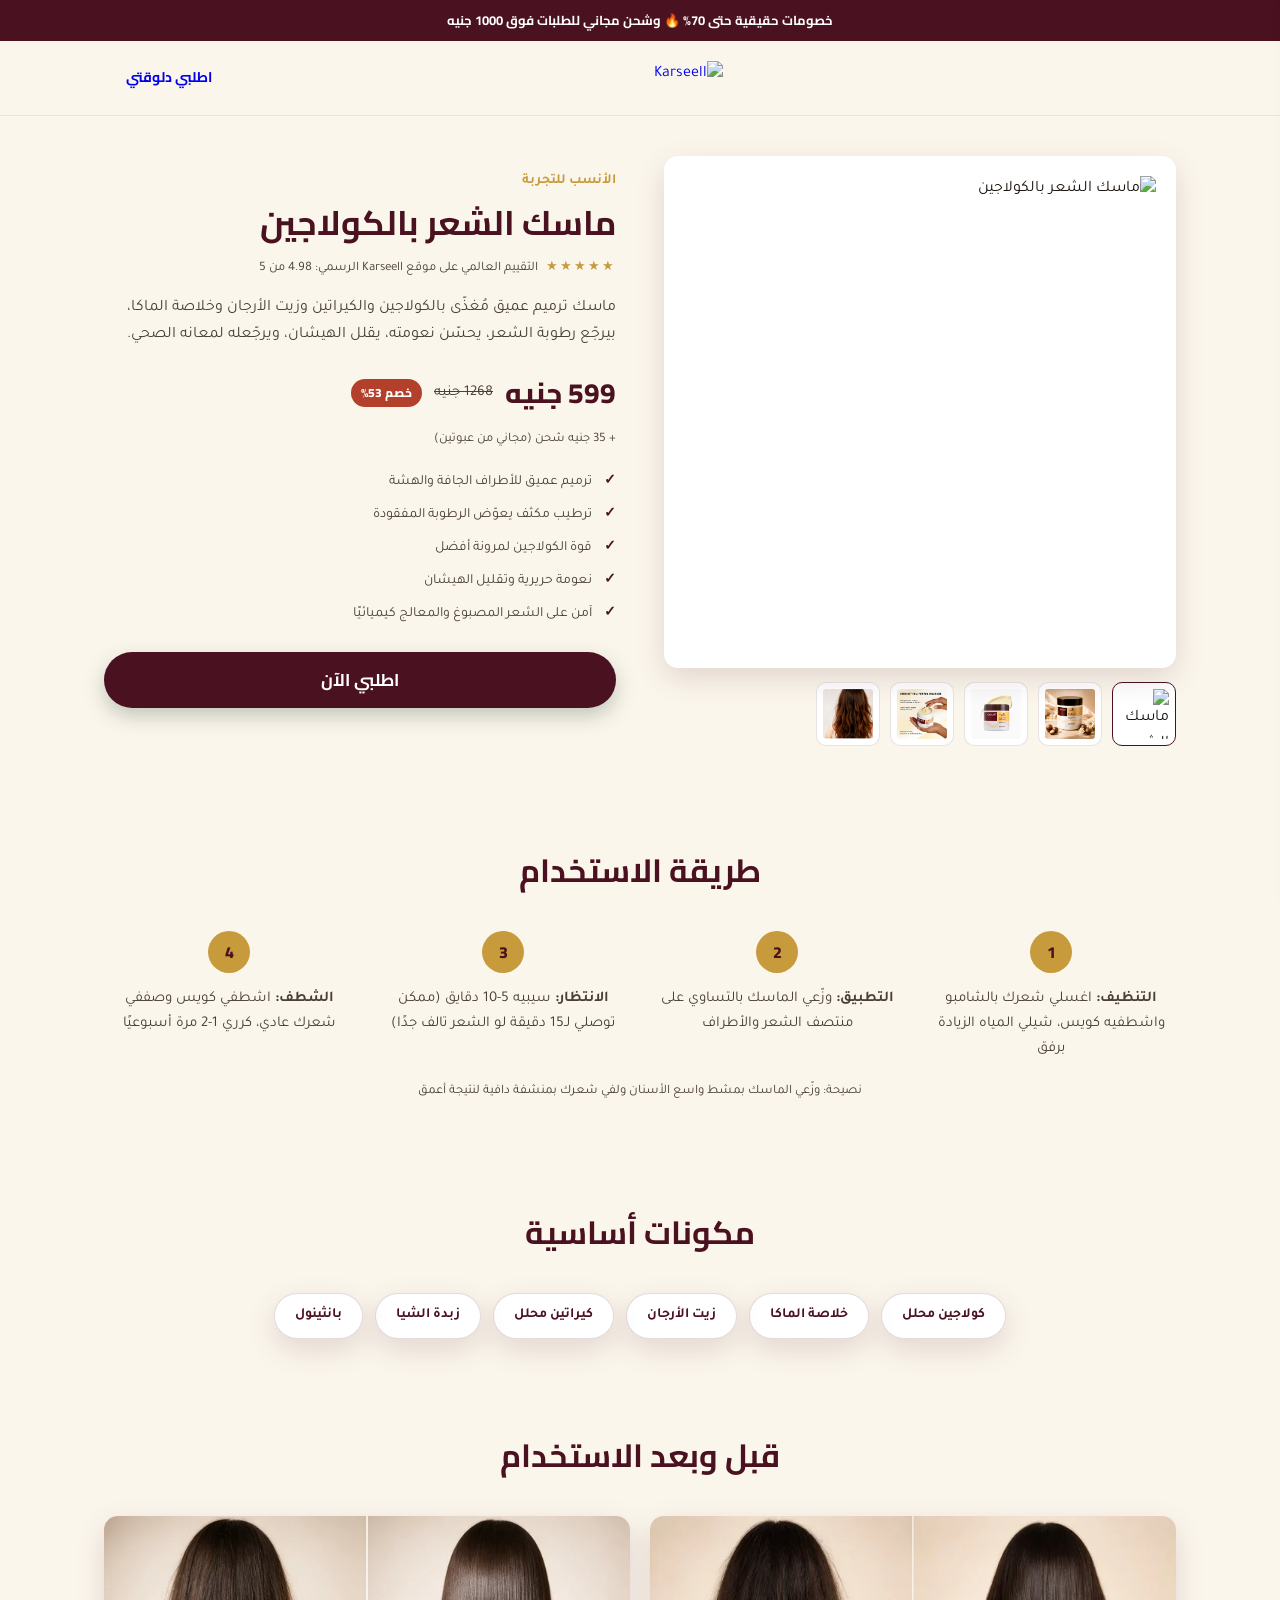
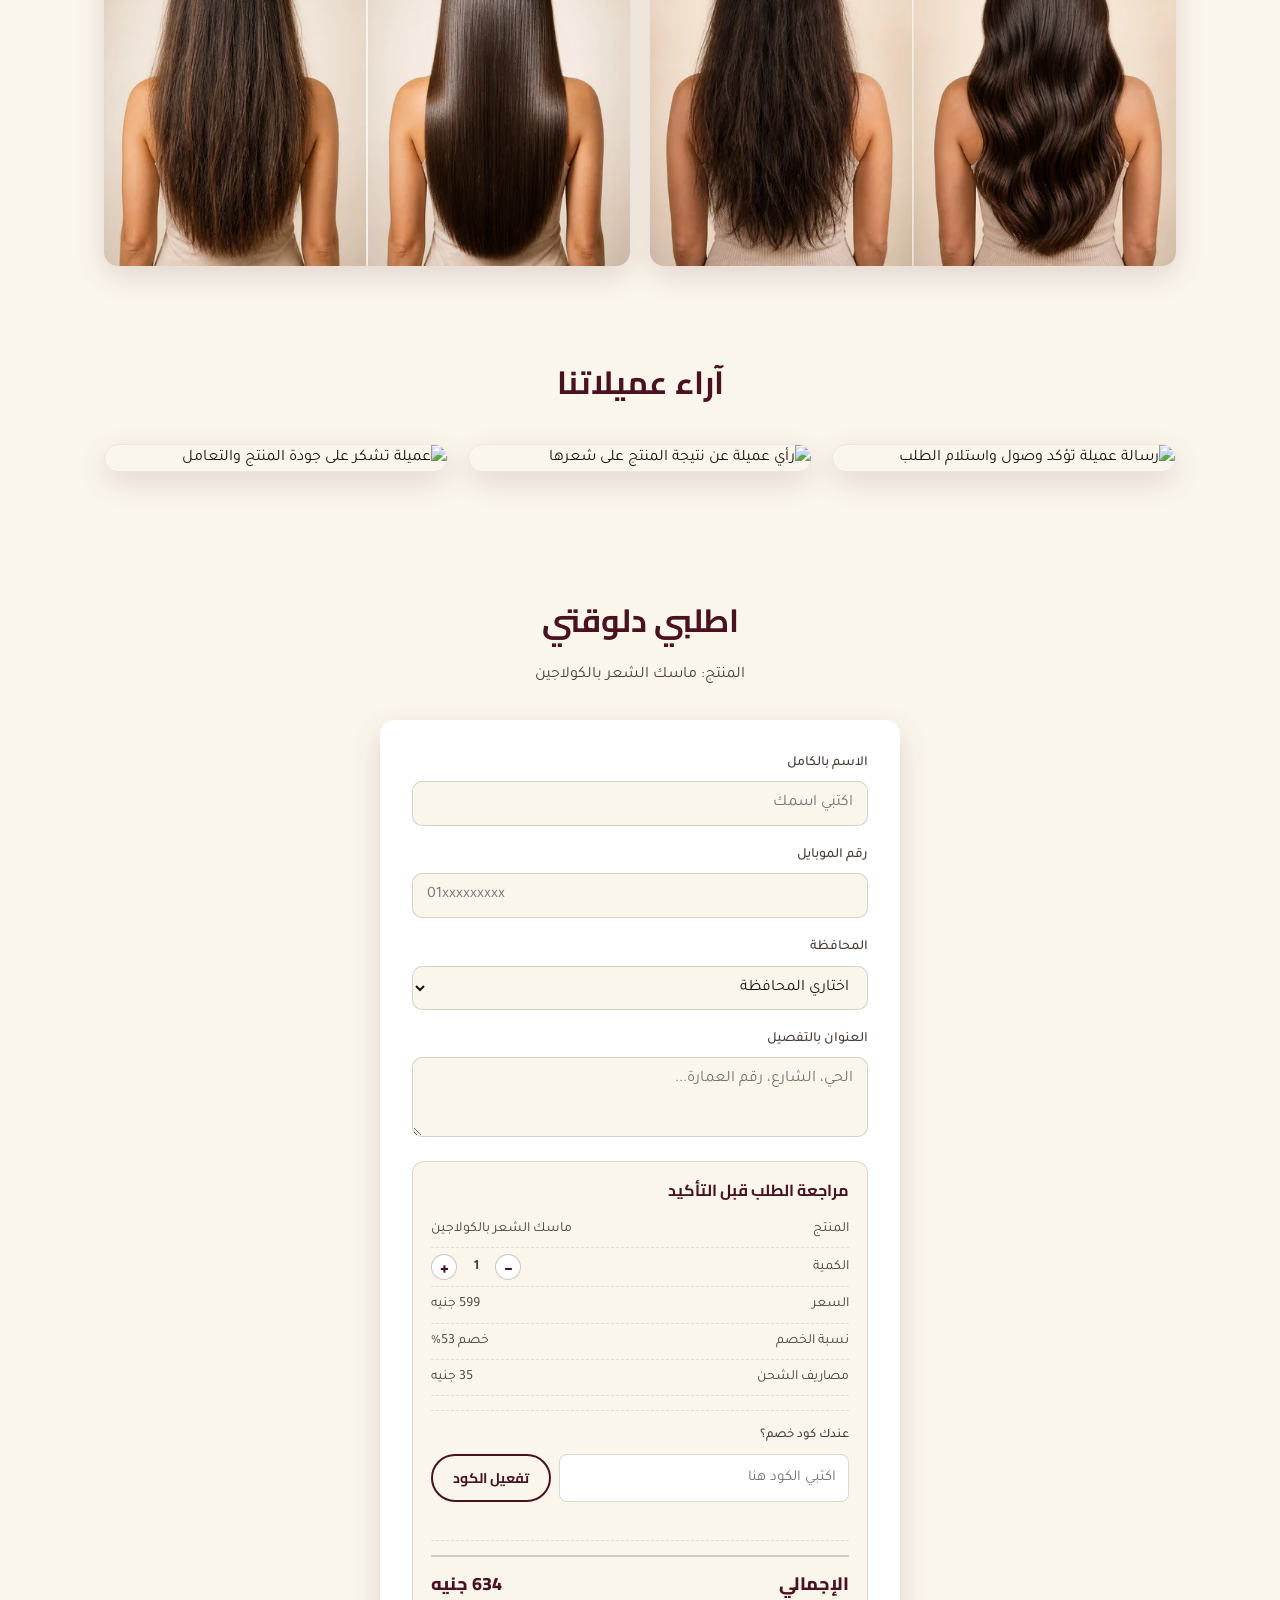
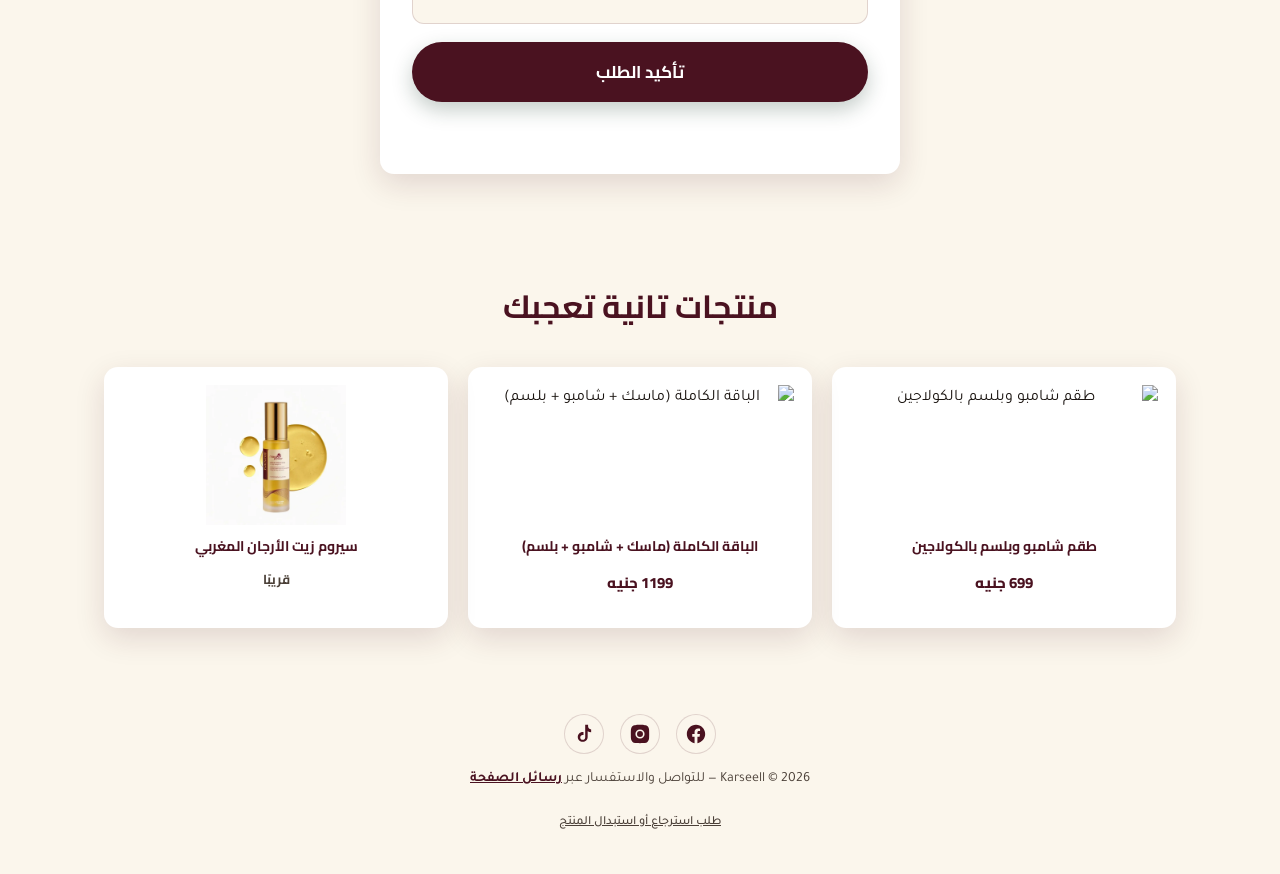
==== commit 30328102: "Add files via upload" ====
--- a/product.html
+++ b/product.html
@@ -250,6 +250,7 @@
       </a>
     </div>
     <p>Karseell &copy; <span id="year"></span> — للتواصل والاستفسار عبر <a href="https://www.facebook.com/karseell.original.egypt/" target="_blank" rel="noopener">رسائل الصفحة</a></p>
+    <p><a href="https://www.jawdaonline.com/egy-request" target="_blank" rel="noopener" class="return-link">طلب استرجاع أو استبدال المنتج</a></p>
   </div>
 </footer>
 
--- a/style.css
+++ b/style.css
@@ -79,12 +79,14 @@
 .btn-secondary-outline{
   background: transparent;
   color: var(--ink-soft);
-  border: 1.5px solid transparent;
-  text-decoration: underline;
-  padding: 8px 10px;
+  border: 1.5px solid rgba(74,18,32,.18);
+  padding: 12px 16px;
   font-size: 13px;
 }
-.btn-secondary-outline:hover{ color: var(--emerald-deep); }
+.btn-secondary-outline:hover{
+  border-color: var(--emerald-deep);
+  color: var(--emerald-deep);
+}
 
 .offer-cta-group{
   display:flex;
@@ -799,6 +801,13 @@
   color: var(--emerald-deep);
   font-weight: 700;
   text-decoration: underline;
+}
+.return-link{
+  display:inline-block;
+  margin-top: 6px;
+  font-size: 12.5px;
+  color: var(--ink-soft) !important;
+  font-weight: 500 !important;
 }
 .social-links{
   display:flex;
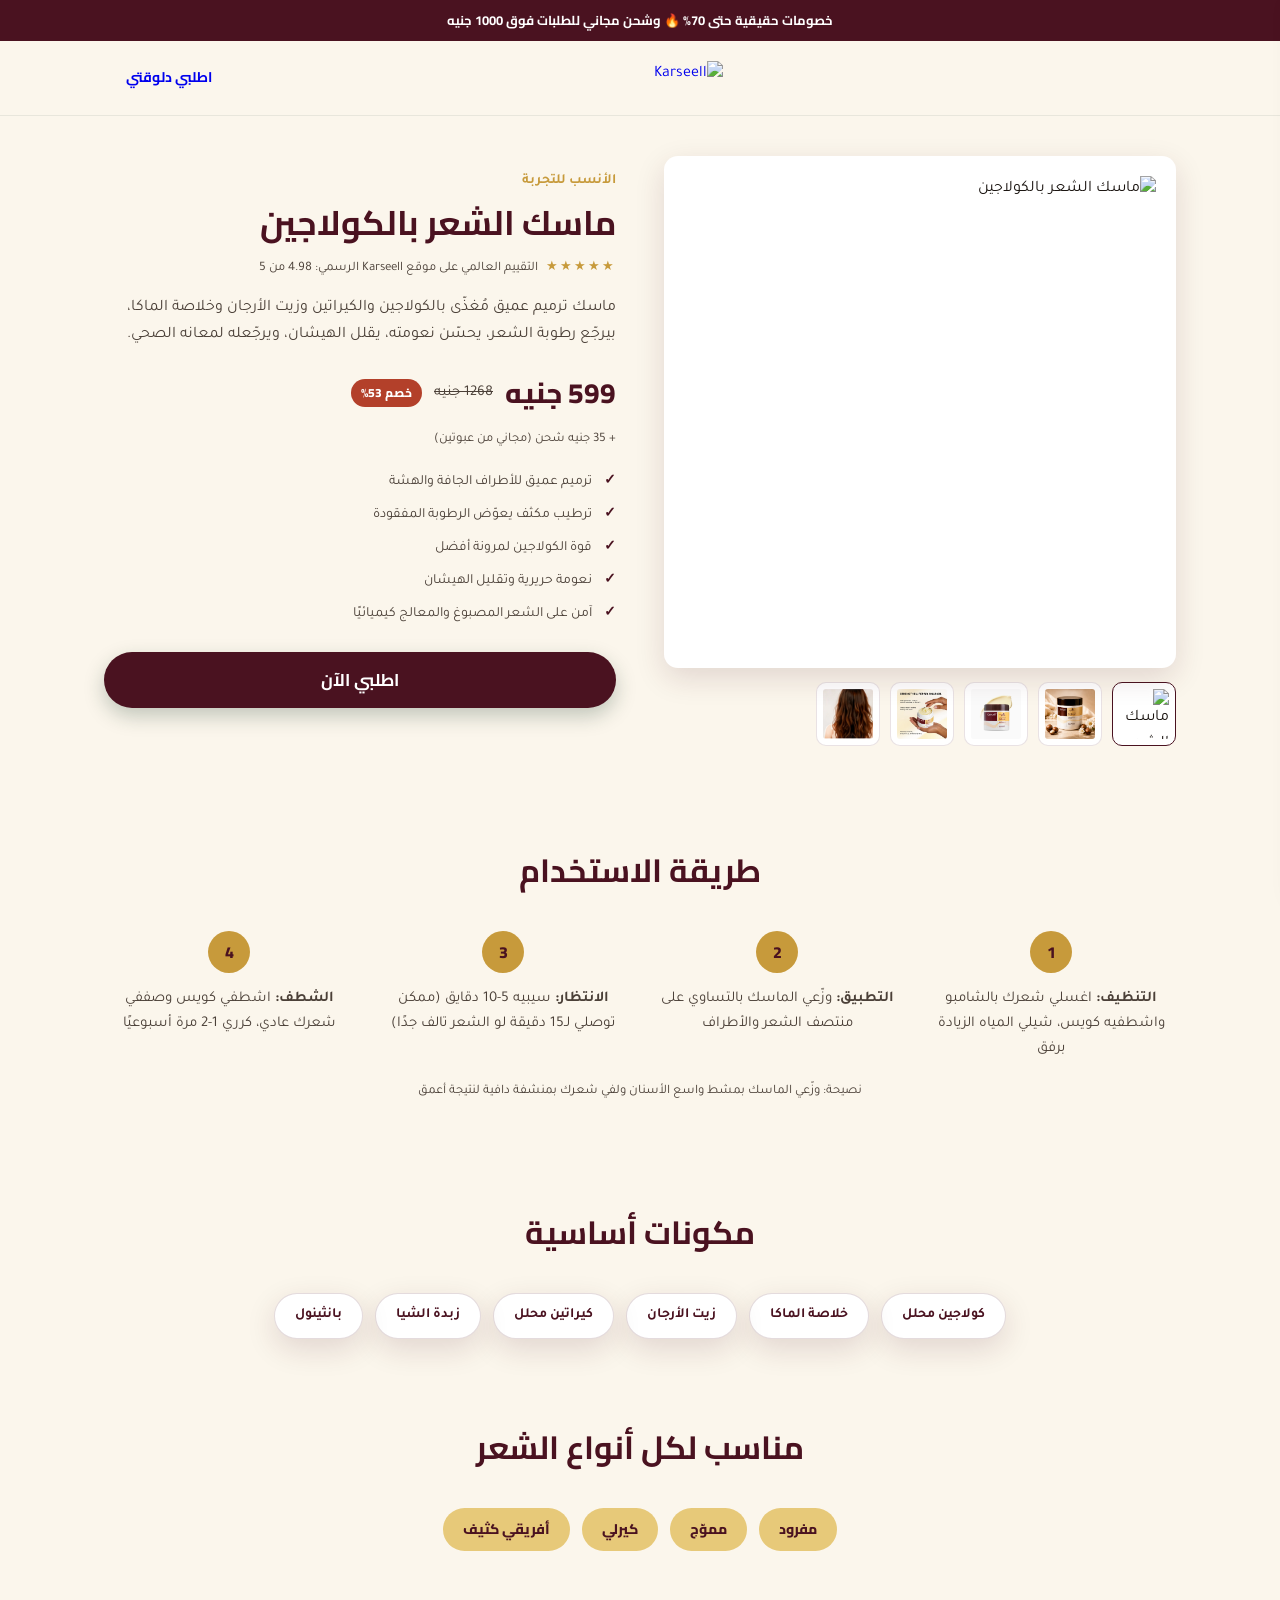
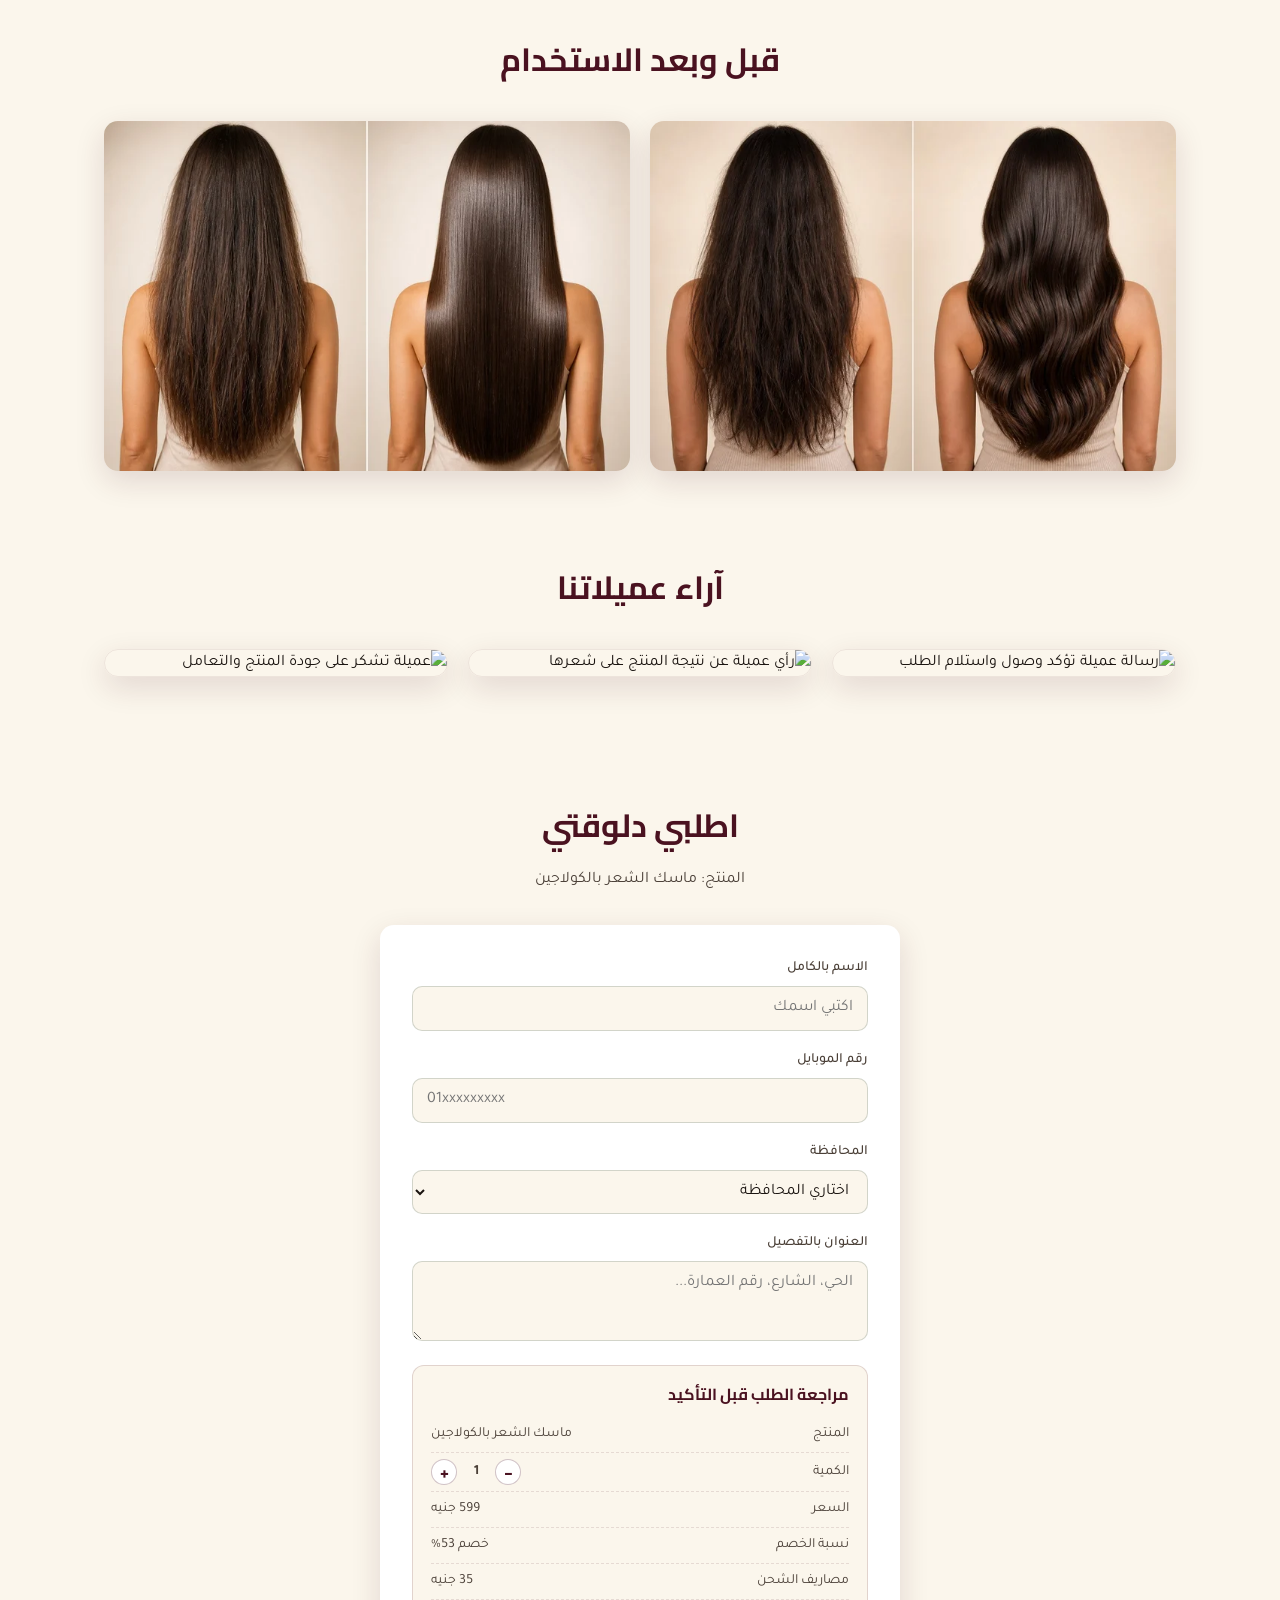
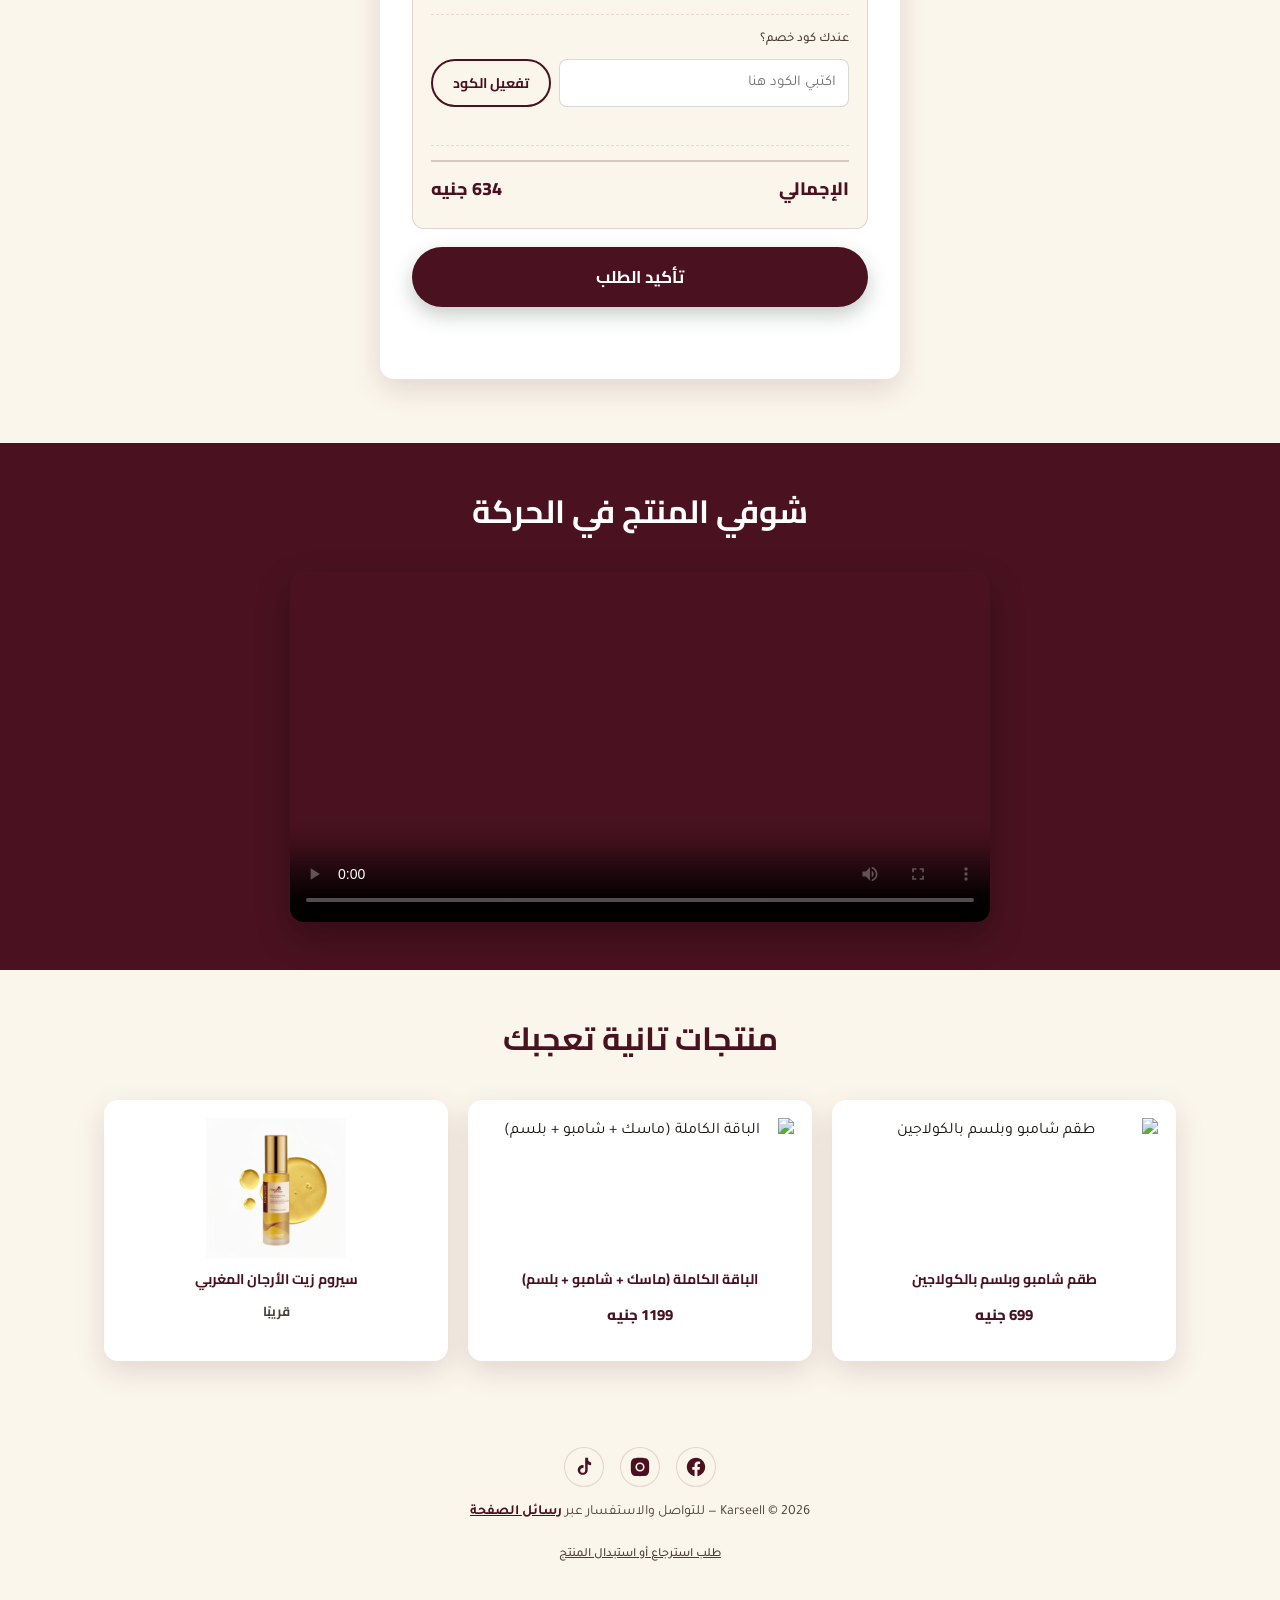
==== commit 4ae55104: "Add files via upload" ====
--- a/product.html
+++ b/product.html
@@ -121,6 +121,22 @@
   </div>
 </section>
 
+<!-- Hair types (optional, mask only) -->
+<section class="product-hairtypes" id="hairTypesSection" hidden>
+  <div class="wrap">
+    <h2 class="section-title">مناسب لكل أنواع الشعر</h2>
+    <div class="hairtypes-grid" id="hairTypesGrid"></div>
+  </div>
+</section>
+
+<!-- No nasties (optional, duo only) -->
+<section class="product-no-nasties" id="noNastiesSection" hidden>
+  <div class="wrap">
+    <h2 class="section-title">خالي من كل اللي مش محتاجاه</h2>
+    <div class="no-nasties-grid" id="noNastiesGrid"></div>
+  </div>
+</section>
+
 <!-- Before / After -->
 <section class="product-before-after" id="beforeAfterSection">
   <div class="wrap">
--- a/product.css
+++ b/product.css
@@ -1,11 +1,14 @@
 /* ============ Product hero ============ */
-.product-hero{ padding: 40px 0 56px; }
+.product-hero{ padding: 40px 0 56px; overflow-x: hidden; }
+.product-info h1{ overflow-wrap: break-word; }
+.product-price-block{ max-width: 100%; }
 .product-hero-grid{
   display:grid;
   grid-template-columns: 1fr 1fr;
   gap: 48px;
   align-items: start;
 }
+.product-hero-grid > *{ min-width: 0; }
 
 /* Gallery */
 .product-gallery-main{
@@ -149,6 +152,43 @@
   font-size: 14px;
   font-weight: 700;
   color: var(--emerald-deep);
+  box-shadow: var(--shadow);
+}
+
+/* ============ Hair types ============ */
+.product-hairtypes{ padding: 40px 0; }
+.hairtypes-grid{
+  display:flex;
+  flex-wrap: wrap;
+  justify-content:center;
+  gap: 12px;
+}
+.hairtype-chip{
+  background: var(--gold-light);
+  color: var(--emerald-deep);
+  border-radius: 999px;
+  padding: 10px 20px;
+  font-size: 14px;
+  font-weight: 800;
+  font-family: var(--font-display);
+}
+
+/* ============ No nasties ============ */
+.product-no-nasties{ padding: 40px 0; background: var(--ivory); }
+.no-nasties-grid{
+  display:grid;
+  grid-template-columns: repeat(auto-fit, minmax(180px, 1fr));
+  gap: 12px;
+  max-width: 700px;
+  margin: 0 auto;
+}
+.no-nasty-item{
+  background: var(--white);
+  border-radius: 10px;
+  padding: 12px 16px;
+  font-size: 14px;
+  font-weight: 700;
+  color: #B3402A;
   box-shadow: var(--shadow);
 }
 
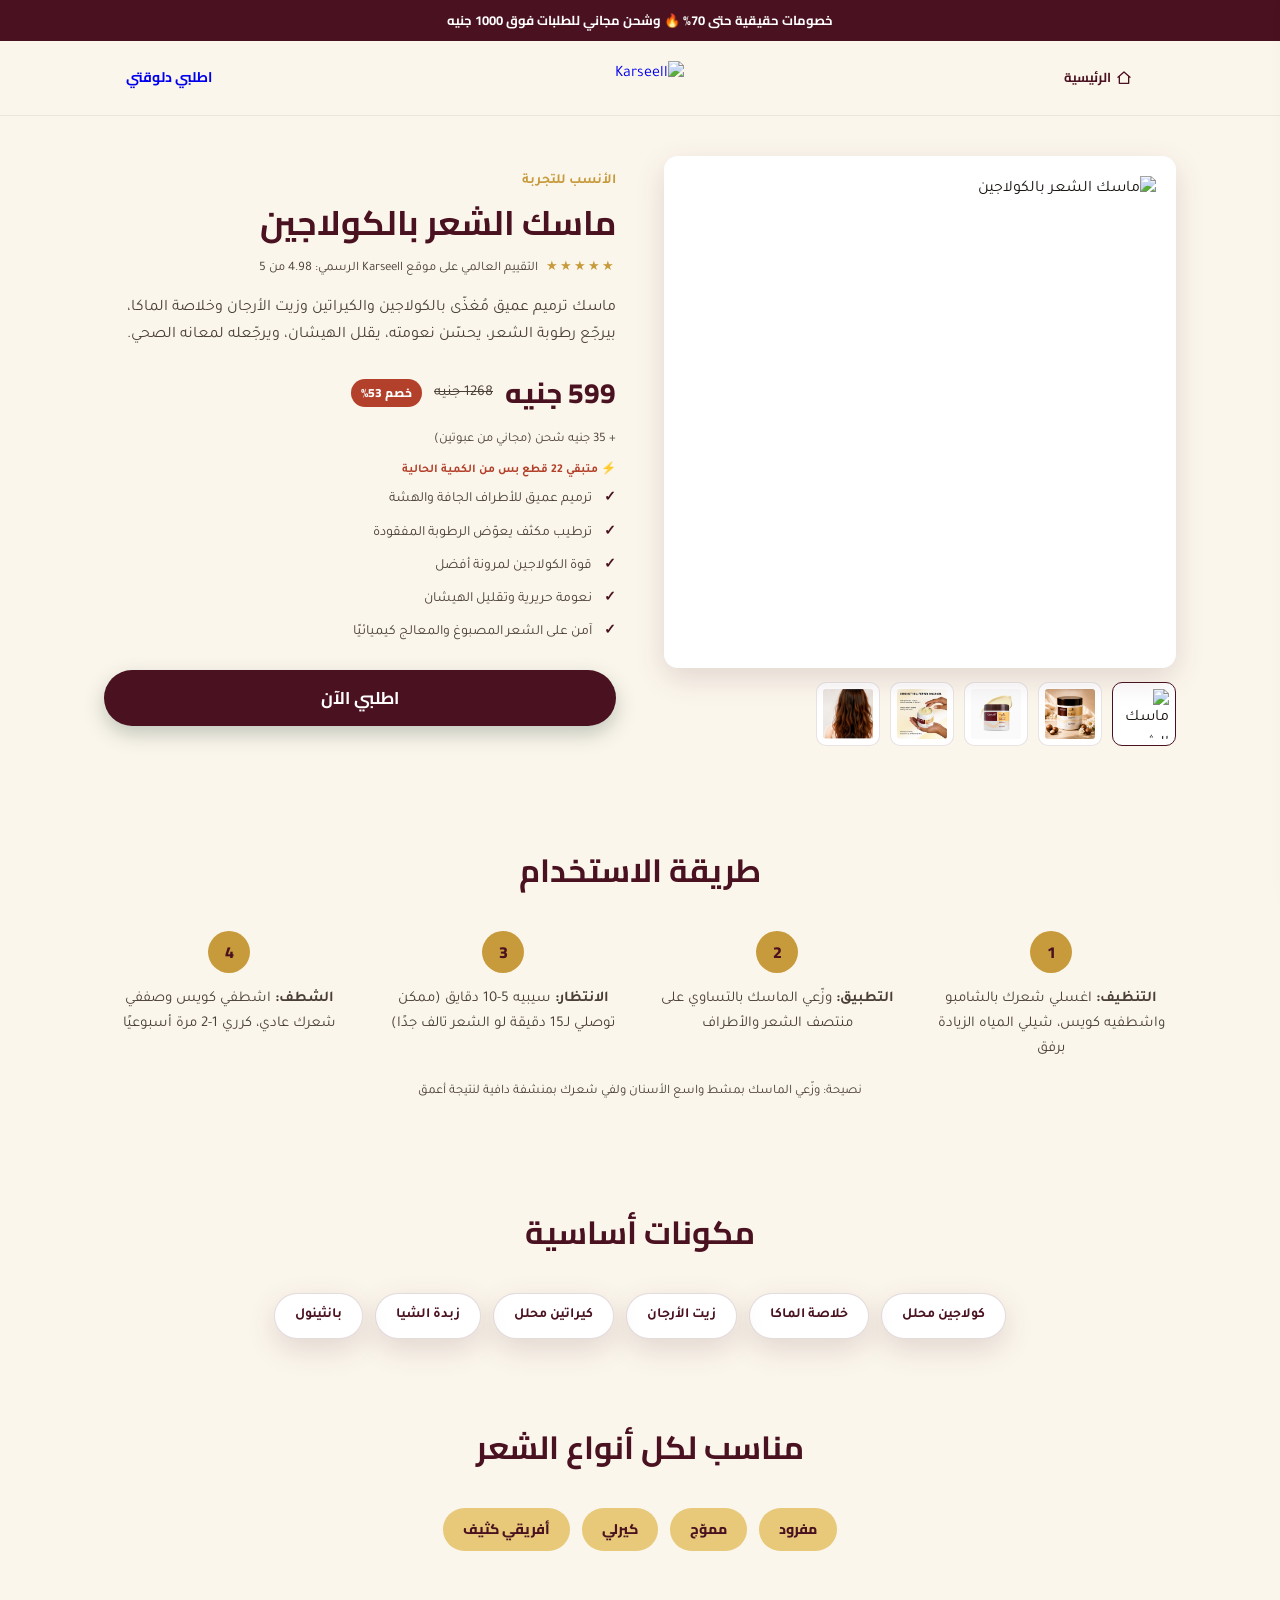
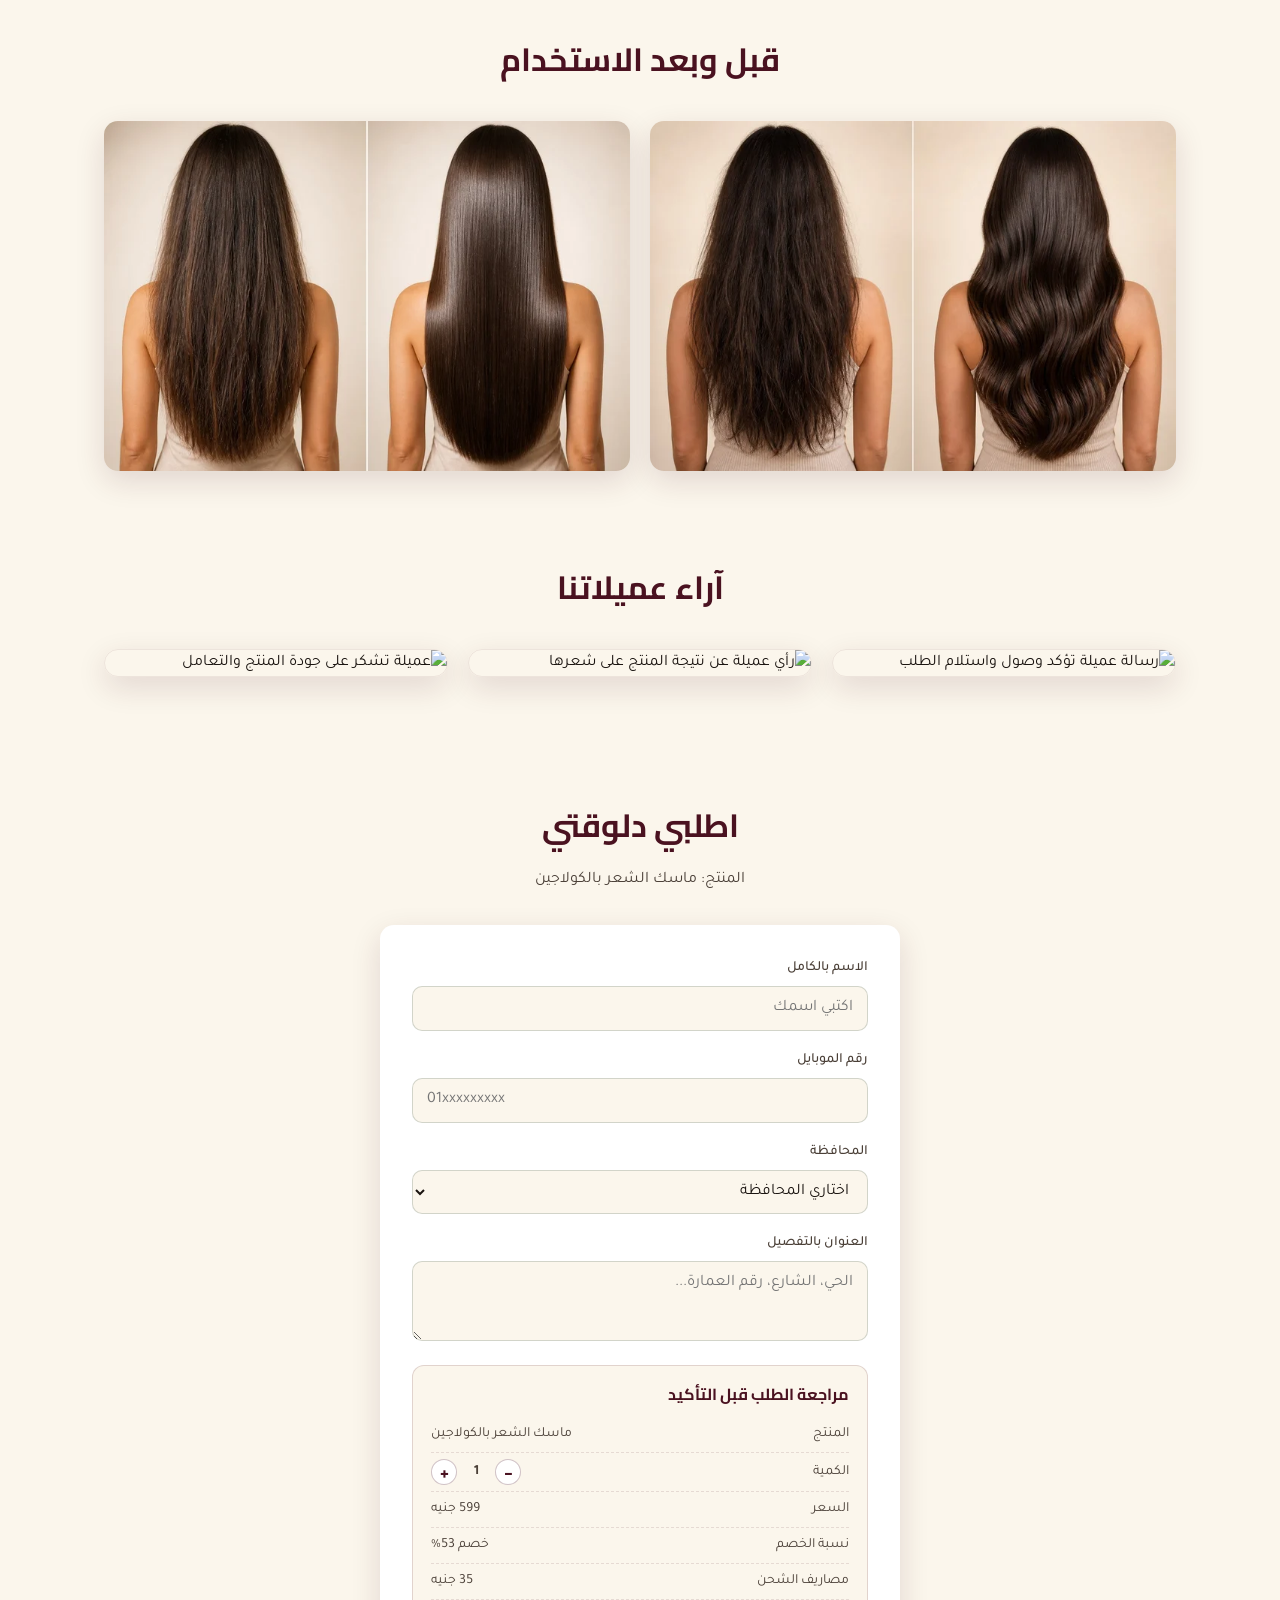
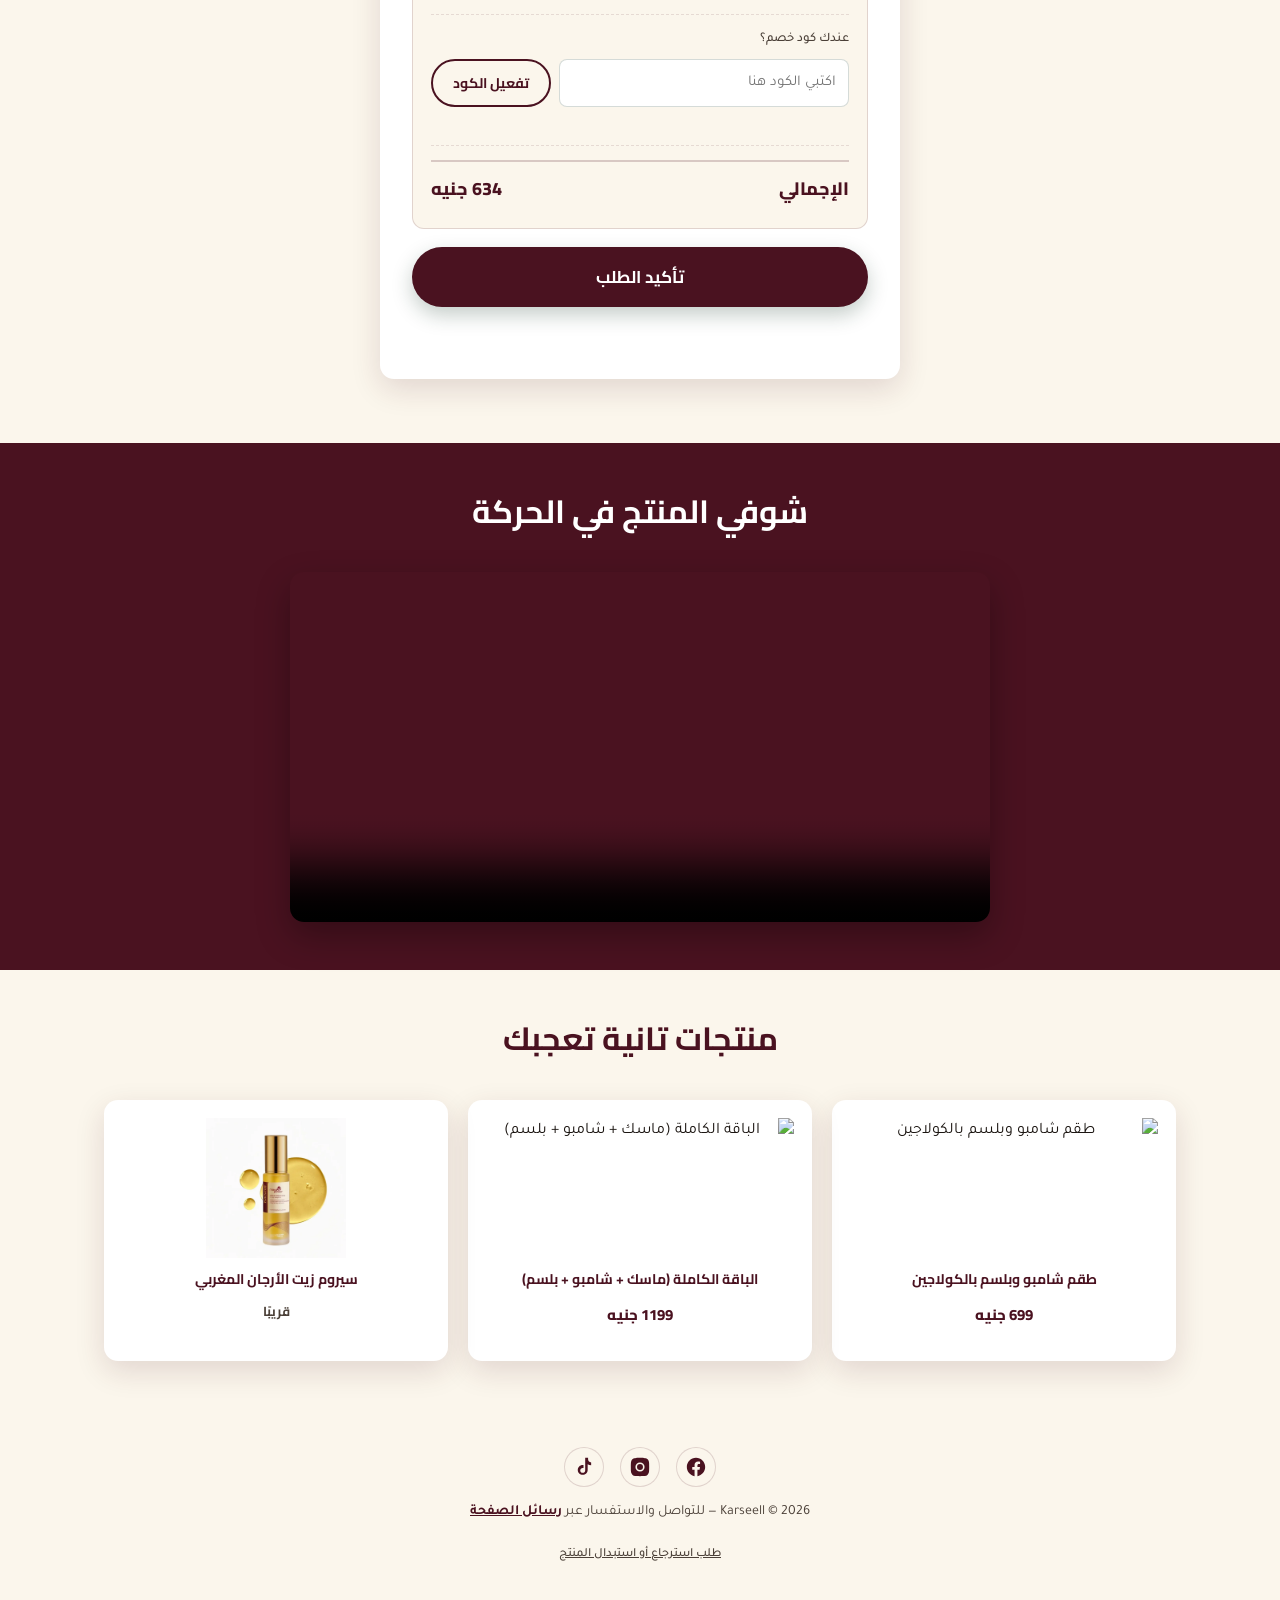
==== commit bda5073d: "Add files via upload" ====
--- a/product.html
+++ b/product.html
@@ -42,9 +42,15 @@
 <!-- Header -->
 <header class="site-header">
   <div class="wrap header-inner">
-    <button type="button" class="hamburger-btn" id="hamburgerBtn" aria-label="القائمة">
-      <span></span><span></span><span></span>
-    </button>
+    <div class="header-start">
+      <button type="button" class="hamburger-btn" id="hamburgerBtn" aria-label="القائمة">
+        <span></span><span></span><span></span>
+      </button>
+      <a href="index.html" class="home-link">
+        <svg viewBox="0 0 24 24" width="16" height="16" fill="none" stroke="currentColor" stroke-width="2" stroke-linecap="round" stroke-linejoin="round"><path d="M3 11l9-8 9 8"/><path d="M5 10v10h14V10"/></svg>
+        <span>الرئيسية</span>
+      </a>
+    </div>
     <a href="index.html"><img src="assets/logo.png" alt="Karseell" class="logo-img"></a>
     <a href="#order" class="btn btn-small">اطلبي دلوقتي</a>
   </div>
@@ -89,6 +95,7 @@
         <span class="discount-badge" id="productDiscountBadge"></span>
       </div>
       <p class="product-shipping-note" id="productShippingNote"></p>
+      <p class="stock-left" id="productStockNote" hidden></p>
 
       <ul class="product-feature-list" id="productFeatureList"></ul>
 
@@ -272,7 +279,7 @@
 
 <!-- Sticky mobile CTA -->
 <div class="mobile-sticky-cta">
-  <a href="#order" class="btn btn-primary btn-full" id="stickyCtaBtn">اطلبي دلوقتي بخصم يصل لـ 70% 🔥</a>
+  <a href="#order" class="btn btn-primary btn-full" id="stickyCtaBtn">اطلبي دلوقتي</a>
 </div>
 
 <script src="product.js"></script>
--- a/style.css
+++ b/style.css
@@ -137,6 +137,25 @@
   width: auto;
 }
 
+/* ---- optional "back to home" link shown next to the hamburger (product pages) ---- */
+.header-start{
+  display:flex;
+  align-items:center;
+  gap: 10px;
+}
+.home-link{
+  display:flex;
+  align-items:center;
+  gap: 5px;
+  font-family: var(--font-display);
+  font-weight: 700;
+  font-size: 13px;
+  color: var(--emerald-deep);
+  white-space: nowrap;
+}
+.home-link:hover{ color: var(--emerald); }
+.home-link svg{ flex-shrink: 0; }
+
 /* ============ Hamburger + side menu ============ */
 .hamburger-btn{
   background: none;
@@ -478,9 +497,18 @@
 
 /* ============ Offers ============ */
 .offers{ padding: 64px 0; }
+
+.offer-slider-wrap{
+  position: relative;
+}
+
+.offer-slider-arrow{
+  display: none; /* shown only on mobile, see media query below */
+}
+
 .offer-grid{
   display:grid;
-  grid-template-columns: repeat(3, 1fr);
+  grid-template-columns: repeat(auto-fit, minmax(250px, 1fr));
   gap: 24px;
   align-items: stretch;
 }
@@ -919,18 +947,26 @@
 .mobile-sticky-cta{
   display: none;
 }
+.mobile-sticky-cta .btn{
+  box-shadow: 0 10px 26px rgba(74,18,32,.38);
+  animation: stickyCtaGlow 2.6s ease-in-out infinite;
+}
+@keyframes stickyCtaGlow{
+  0%, 100%{ box-shadow: 0 10px 26px rgba(74,18,32,.38), 0 0 0 0 rgba(199,154,59,.5); }
+  50%{ box-shadow: 0 10px 26px rgba(74,18,32,.38), 0 0 0 9px rgba(199,154,59,0); }
+}
+@media (prefers-reduced-motion: reduce){
+  .mobile-sticky-cta .btn{ animation: none; }
+}
 
 @media (max-width: 860px){
   .hero{ min-height: 420px; padding: 40px 0; align-items: center; }
-  .hero-overlay{ background: linear-gradient(to top, rgba(10,6,6,.75) 0%, rgba(10,6,6,.55) 55%, rgba(10,6,6,.35) 100%); }
-  .hero-copy{ max-width: 100%; text-align: center; margin: 0 auto; }
+  .hero-overlay{ background: linear-gradient(to left, rgba(10,6,6,.82) 0%, rgba(10,6,6,.58) 50%, rgba(10,6,6,.22) 85%); }
+  .hero-copy{ max-width: 100%; text-align: right; margin: 0; }
   .review-grid{ grid-template-columns: 1fr 1fr; }
   .verify-grid{ grid-template-columns: 1fr; }
   .info-tabs-nav{ gap: 8px; }
   .info-tab-btn{ font-size: 13px; padding: 8px 14px; }
-  .hero-sub{ margin-inline: auto; }
-  .hero-btn-group{ justify-content: center; }
-  .hero-trust{ justify-content:center; }
   .mobile-sticky-cta{
     display: block;
     position: fixed;
@@ -947,8 +983,60 @@
   body{ padding-bottom: 74px; }
   .feature-grid{ grid-template-columns: repeat(2, 1fr); }
   .steps{ grid-template-columns: repeat(2, 1fr); }
-  .offer-grid{ grid-template-columns: 1fr; }
+
+  /* ---- Offers become a horizontal snap-scroll slider on mobile ---- */
+  .offer-grid{
+    grid-auto-flow: column;
+    grid-auto-columns: 82%;
+    grid-template-columns: none;
+    overflow-x: auto;
+    scroll-snap-type: x mandatory;
+    -webkit-overflow-scrolling: touch;
+    scrollbar-width: none;
+    padding-top: 18px; /* keeps the floating badge (top:-14px) from being clipped, since overflow-x:auto forces overflow-y to auto too */
+    padding-bottom: 8px;
+    margin: 0 -24px;
+    padding-inline: 24px;
+  }
+  .offer-grid::-webkit-scrollbar{ display: none; }
+  .offer-card{ scroll-snap-align: center; }
   .offer-card.selected{ transform:none; }
+
+  .offer-slider-arrow{
+    display: flex;
+    align-items: center;
+    justify-content: center;
+    position: absolute;
+    top: 50%;
+    transform: translateY(-50%);
+    width: 40px;
+    height: 40px;
+    border-radius: 50%;
+    background: var(--emerald-deep);
+    color: var(--gold-light);
+    border: 1.5px solid rgba(199,154,59,.5);
+    box-shadow: 0 8px 20px rgba(74,18,32,.3);
+    cursor: pointer;
+    z-index: 5;
+    transition: transform .15s ease, box-shadow .15s ease, opacity .2s ease;
+  }
+  .offer-slider-arrow:active{ transform: translateY(-50%) scale(.92); }
+  .offer-slider-arrow[disabled]{
+    opacity: .35;
+    box-shadow: none;
+    cursor: default;
+    animation: none;
+  }
+  .offer-slider-prev{ right: -6px; }
+  .offer-slider-next{ left: -6px; }
+
+  .offer-slider-arrow.is-pulsing{
+    animation: offerArrowPulse 1.8s ease-in-out infinite;
+  }
+  @keyframes offerArrowPulse{
+    0%, 100%{ box-shadow: 0 8px 20px rgba(74,18,32,.3), 0 0 0 0 rgba(199,154,59,.55); }
+    50%{ box-shadow: 0 8px 20px rgba(74,18,32,.3), 0 0 0 9px rgba(199,154,59,0); }
+  }
 }
 
 @media (max-width: 480px){
@@ -995,6 +1083,9 @@
   .offer-shipping{ font-size: 11px; }
   .offer-list li{ font-size: 12px; }
   .badge{ font-size: 11px; padding: 5px 12px; }
+  .offer-slider-arrow{ width: 34px; height: 34px; }
+  .offer-slider-prev{ right: -2px; }
+  .offer-slider-next{ left: -2px; }
 
   .trust-inner{ font-size: 12px; gap: 8px; }
 
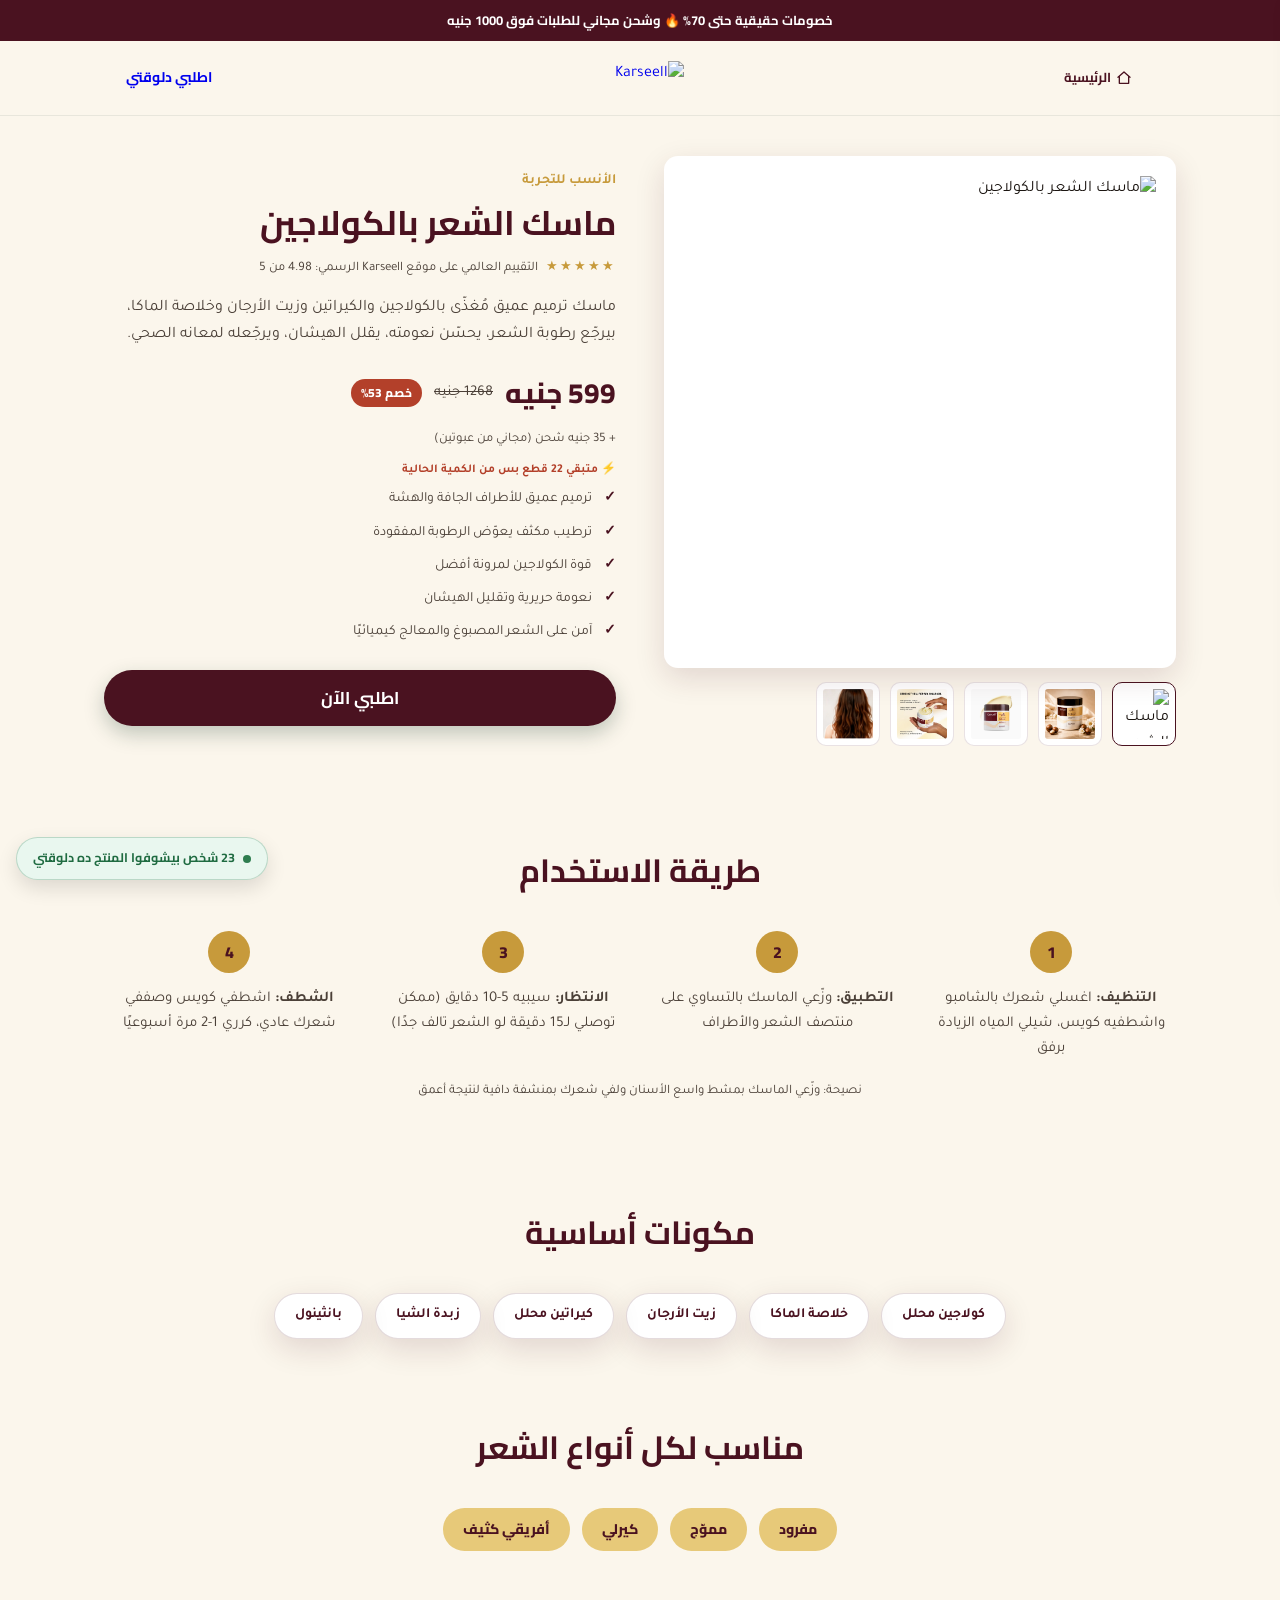
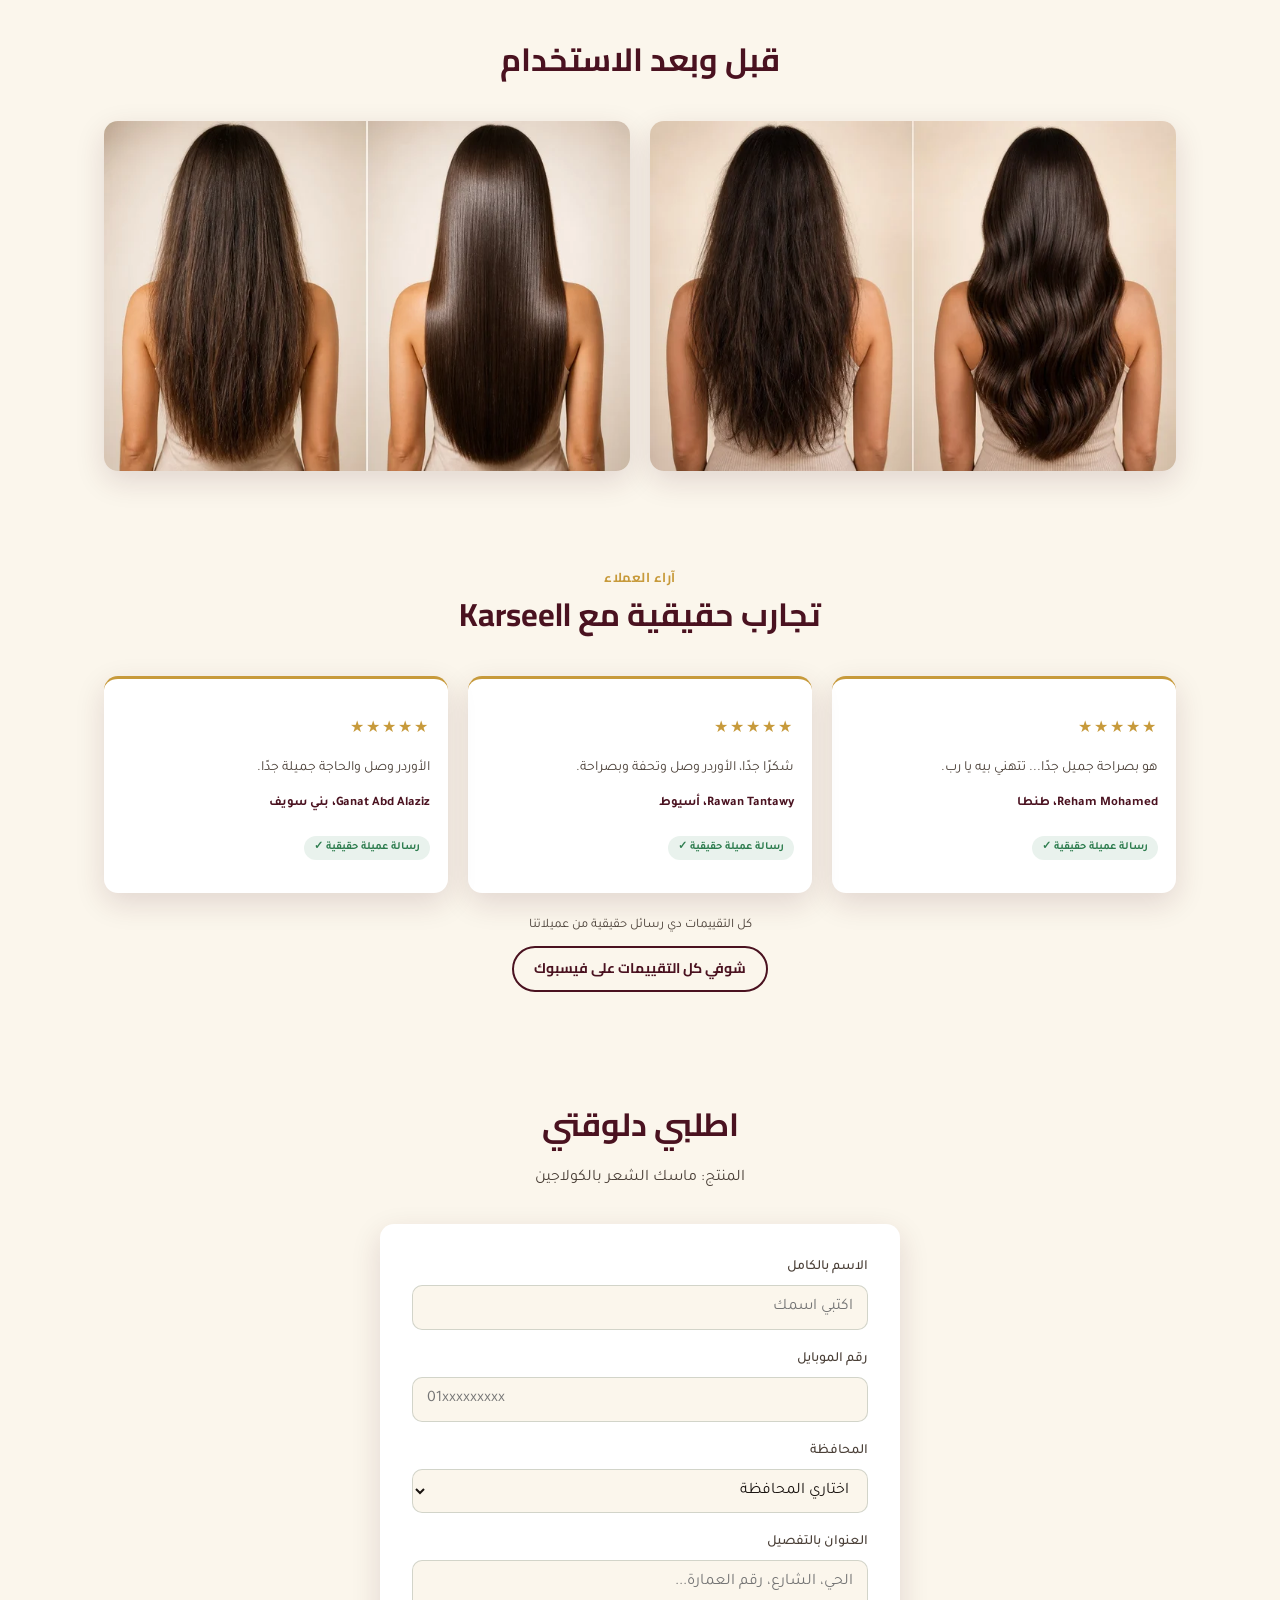
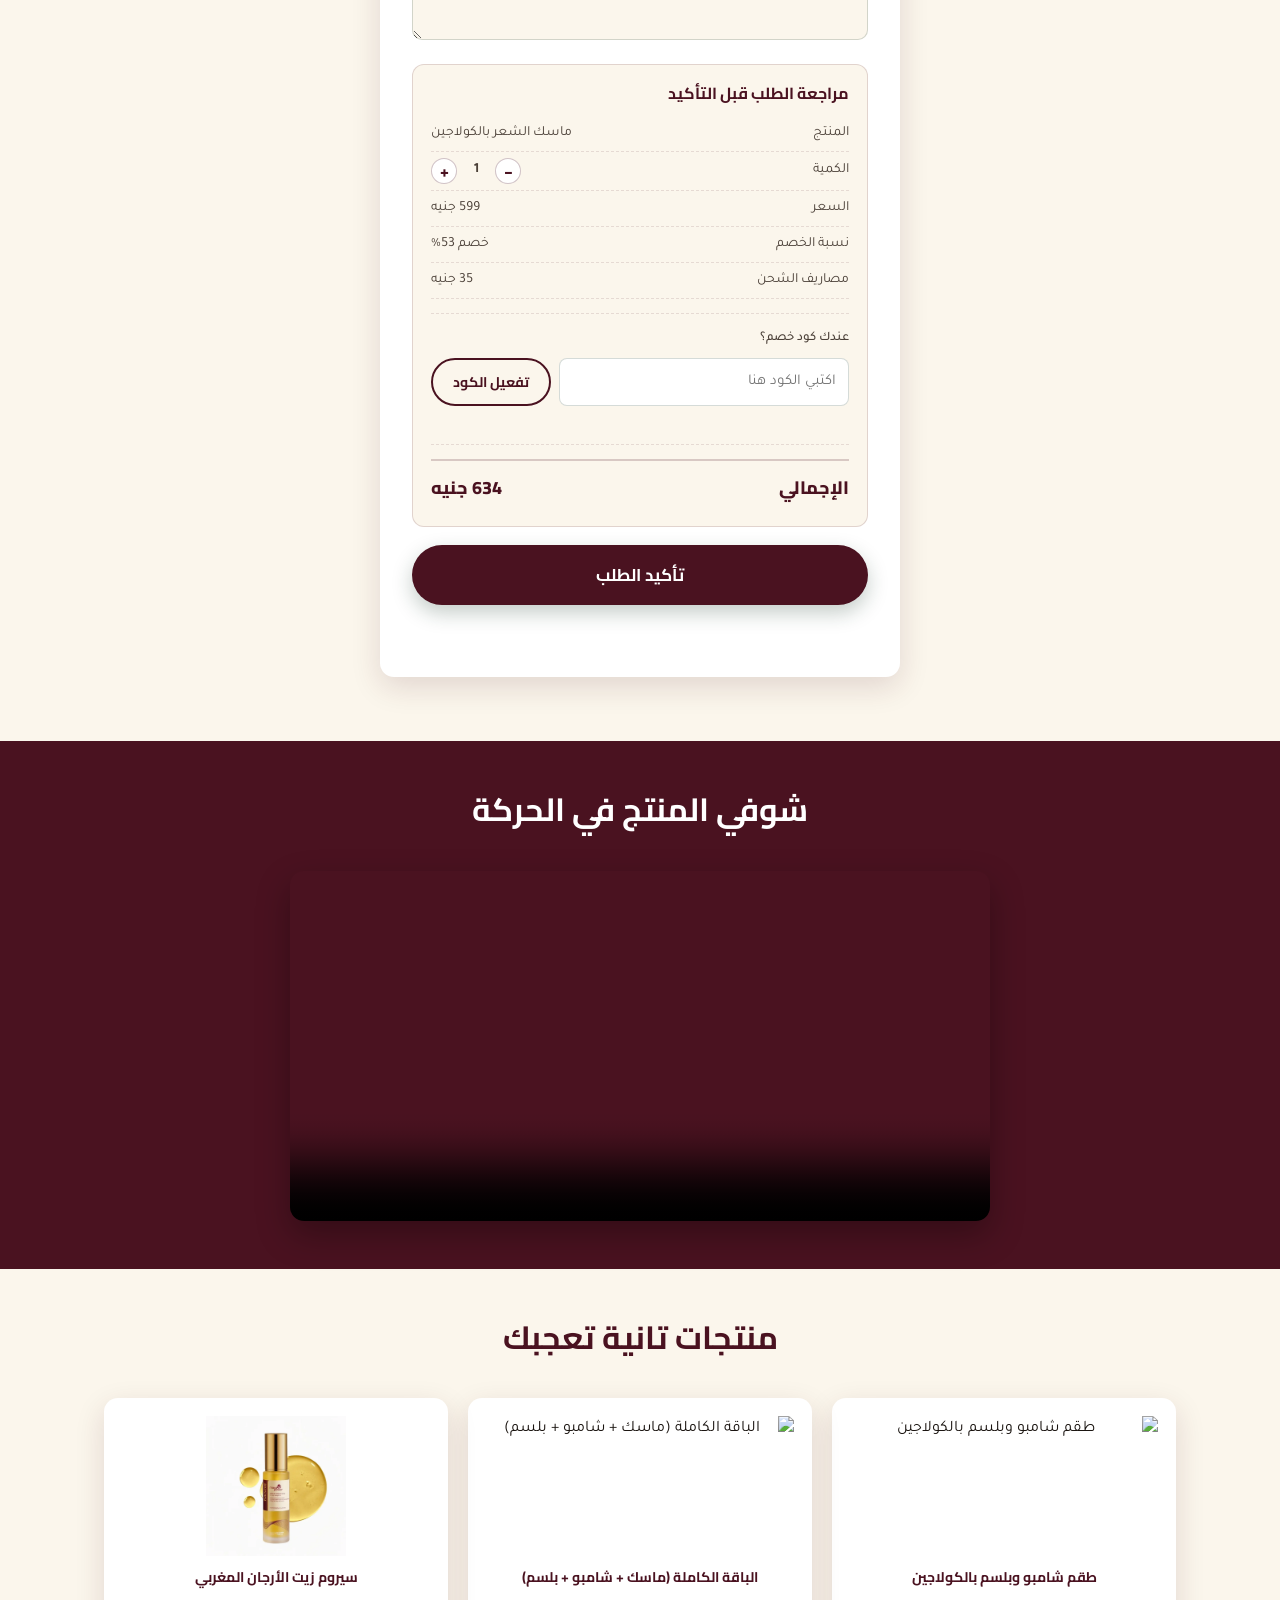
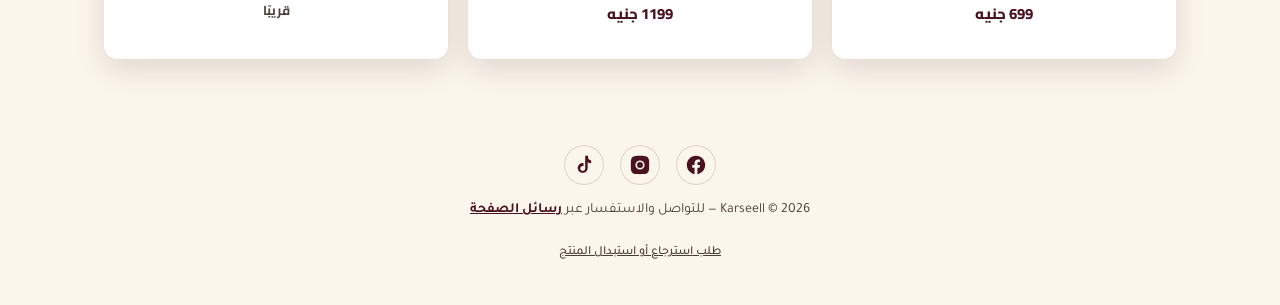
==== commit 4c8e2212: "Add files via upload" ====
--- a/product.html
+++ b/product.html
@@ -155,11 +155,31 @@
 <!-- Reviews (shared real screenshots) -->
 <section class="product-reviews">
   <div class="wrap">
-    <h2 class="section-title">آراء عميلاتنا</h2>
+    <p class="reviews-eyebrow">آراء العملاء</p>
+    <h2 class="section-title">تجارب حقيقية مع Karseell</h2>
     <div class="review-grid">
-      <div class="review-shot-card"><img src="assets/reviews/review1.webp" alt="رسالة عميلة تؤكد وصول واستلام الطلب" loading="lazy"></div>
-      <div class="review-shot-card"><img src="assets/reviews/review2.webp" alt="رأي عميلة عن نتيجة المنتج على شعرها" loading="lazy"></div>
-      <div class="review-shot-card"><img src="assets/reviews/review3.webp" alt="عميلة تشكر على جودة المنتج والتعامل" loading="lazy"></div>
+      <div class="review-card">
+        <p class="review-stars">★★★★★</p>
+        <p class="review-text">هو بصراحة جميل جدًا... تتهني بيه يا رب.</p>
+        <p class="review-name">Reham Mohamed، طنطا</p>
+        <p class="review-verified">رسالة عميلة حقيقية ✓</p>
+      </div>
+      <div class="review-card">
+        <p class="review-stars">★★★★★</p>
+        <p class="review-text">شكرًا جدًا، الأوردر وصل وتحفة وبصراحة.</p>
+        <p class="review-name">Rawan Tantawy، أسيوط</p>
+        <p class="review-verified">رسالة عميلة حقيقية ✓</p>
+      </div>
+      <div class="review-card">
+        <p class="review-stars">★★★★★</p>
+        <p class="review-text">الأوردر وصل والحاجة جميلة جدًا.</p>
+        <p class="review-name">Ganat Abd Alaziz، بني سويف</p>
+        <p class="review-verified">رسالة عميلة حقيقية ✓</p>
+      </div>
+    </div>
+    <div class="reviews-cta">
+      <p class="reviews-cta-note">كل التقييمات دي رسائل حقيقية من عميلاتنا</p>
+      <a href="https://www.facebook.com/stories/1870958930940400/?source=profile_highlight" target="_blank" rel="noopener" class="btn btn-outline btn-small">شوفي كل التقييمات على فيسبوك</a>
     </div>
   </div>
 </section>
@@ -277,6 +297,12 @@
   </div>
 </footer>
 
+<!-- Live viewer widget -->
+<div class="live-viewer-widget" id="liveViewerWidget">
+  <span class="live-dot"></span>
+  <span><span id="liveViewerCount">23</span> شخص بيشوفوا المنتج ده دلوقتي</span>
+</div>
+
 <!-- Sticky mobile CTA -->
 <div class="mobile-sticky-cta">
   <a href="#order" class="btn btn-primary btn-full" id="stickyCtaBtn">اطلبي دلوقتي</a>
--- a/style.css
+++ b/style.css
@@ -460,8 +460,44 @@
 }
 .review-stars{ color: var(--gold); font-size: 16px; margin-bottom: 10px; letter-spacing: 2px; }
 .review-text{ font-size: 14px; color: var(--ink-soft); margin-bottom: 12px; }
-.review-name{ font-size: 12px; font-weight: 700; color: #2E7D4F; }
+.review-name{ font-size: 13px; font-weight: 700; color: var(--emerald-deep); }
+.review-verified{
+  display:inline-flex;
+  align-items:center;
+  gap: 4px;
+  font-size: 11px;
+  font-weight: 700;
+  color: #2E7D4F;
+  background: rgba(46,125,79,.1);
+  border-radius: 999px;
+  padding: 3px 10px;
+  margin-top: 8px;
+}
 .review-note{ text-align:center; font-size: 12px; color: var(--ink-soft); }
+
+.reviews-eyebrow{
+  text-align:center;
+  color: var(--gold);
+  font-family: var(--font-display);
+  font-weight: 700;
+  font-size: 13px;
+  letter-spacing: .5px;
+  margin: 0 0 6px;
+}
+.reviews-heading{
+  text-align:center;
+  font-size: clamp(20px, 2.6vw, 26px);
+  margin-bottom: 28px;
+}
+.reviews-cta{
+  text-align:center;
+  margin-top: 22px;
+}
+.reviews-cta-note{
+  font-size: 13px;
+  color: var(--ink-soft);
+  margin: 0 0 10px;
+}
 
 .review-shot-card{
   border-radius: var(--radius);
@@ -930,6 +966,43 @@
   margin:0;
 }
 
+/* ============ Floating live-viewer widget ============ */
+.live-viewer-widget{
+  position: fixed;
+  left: 16px;
+  bottom: 20px;
+  z-index: 55;
+  display:flex;
+  align-items:center;
+  gap: 8px;
+  background: #E9F7EF;
+  color: #1F6B41;
+  border: 1px solid rgba(46,125,79,.25);
+  border-radius: 999px;
+  padding: 10px 16px;
+  font-family: var(--font-display);
+  font-weight: 700;
+  font-size: 12.5px;
+  box-shadow: 0 8px 20px rgba(0,0,0,.12);
+  animation: liveWidgetIn .4s ease;
+}
+.live-dot{
+  width: 8px;
+  height: 8px;
+  border-radius: 50%;
+  background: #2E7D4F;
+  flex-shrink: 0;
+  animation: liveDotPulse 1.8s ease-in-out infinite;
+}
+@keyframes liveDotPulse{
+  0%, 100%{ box-shadow: 0 0 0 0 rgba(46,125,79,.5); }
+  50%{ box-shadow: 0 0 0 6px rgba(46,125,79,0); }
+}
+@keyframes liveWidgetIn{
+  from{ opacity: 0; transform: translateY(8px); }
+  to{ opacity: 1; transform: none; }
+}
+
 /* ============ Focus visibility ============ */
 a:focus-visible, button:focus-visible, input:focus-visible, select:focus-visible, textarea:focus-visible{
   outline: 2px solid var(--gold);
@@ -940,6 +1013,8 @@
 @media (prefers-reduced-motion: reduce){
   html{ scroll-behavior:auto; }
   .btn{ transition:none; }
+  .mobile-sticky-cta .btn{ animation: none; }
+  .live-dot{ animation: none; }
 }
 
 /* ============ Responsive ============ */
@@ -954,9 +1029,6 @@
 @keyframes stickyCtaGlow{
   0%, 100%{ box-shadow: 0 10px 26px rgba(74,18,32,.38), 0 0 0 0 rgba(199,154,59,.5); }
   50%{ box-shadow: 0 10px 26px rgba(74,18,32,.38), 0 0 0 9px rgba(199,154,59,0); }
-}
-@media (prefers-reduced-motion: reduce){
-  .mobile-sticky-cta .btn{ animation: none; }
 }
 
 @media (max-width: 860px){
@@ -1030,6 +1102,8 @@
   .offer-slider-prev{ right: -6px; }
   .offer-slider-next{ left: -6px; }
 
+  .live-viewer-widget{ bottom: 90px; }
+
   .offer-slider-arrow.is-pulsing{
     animation: offerArrowPulse 1.8s ease-in-out infinite;
   }
@@ -1087,6 +1161,8 @@
   .offer-slider-prev{ right: -2px; }
   .offer-slider-next{ left: -2px; }
 
+  .live-viewer-widget{ font-size: 11px; padding: 8px 12px; left: 10px; }
+
   .trust-inner{ font-size: 12px; gap: 8px; }
 
   .order{ padding: 40px 0; }
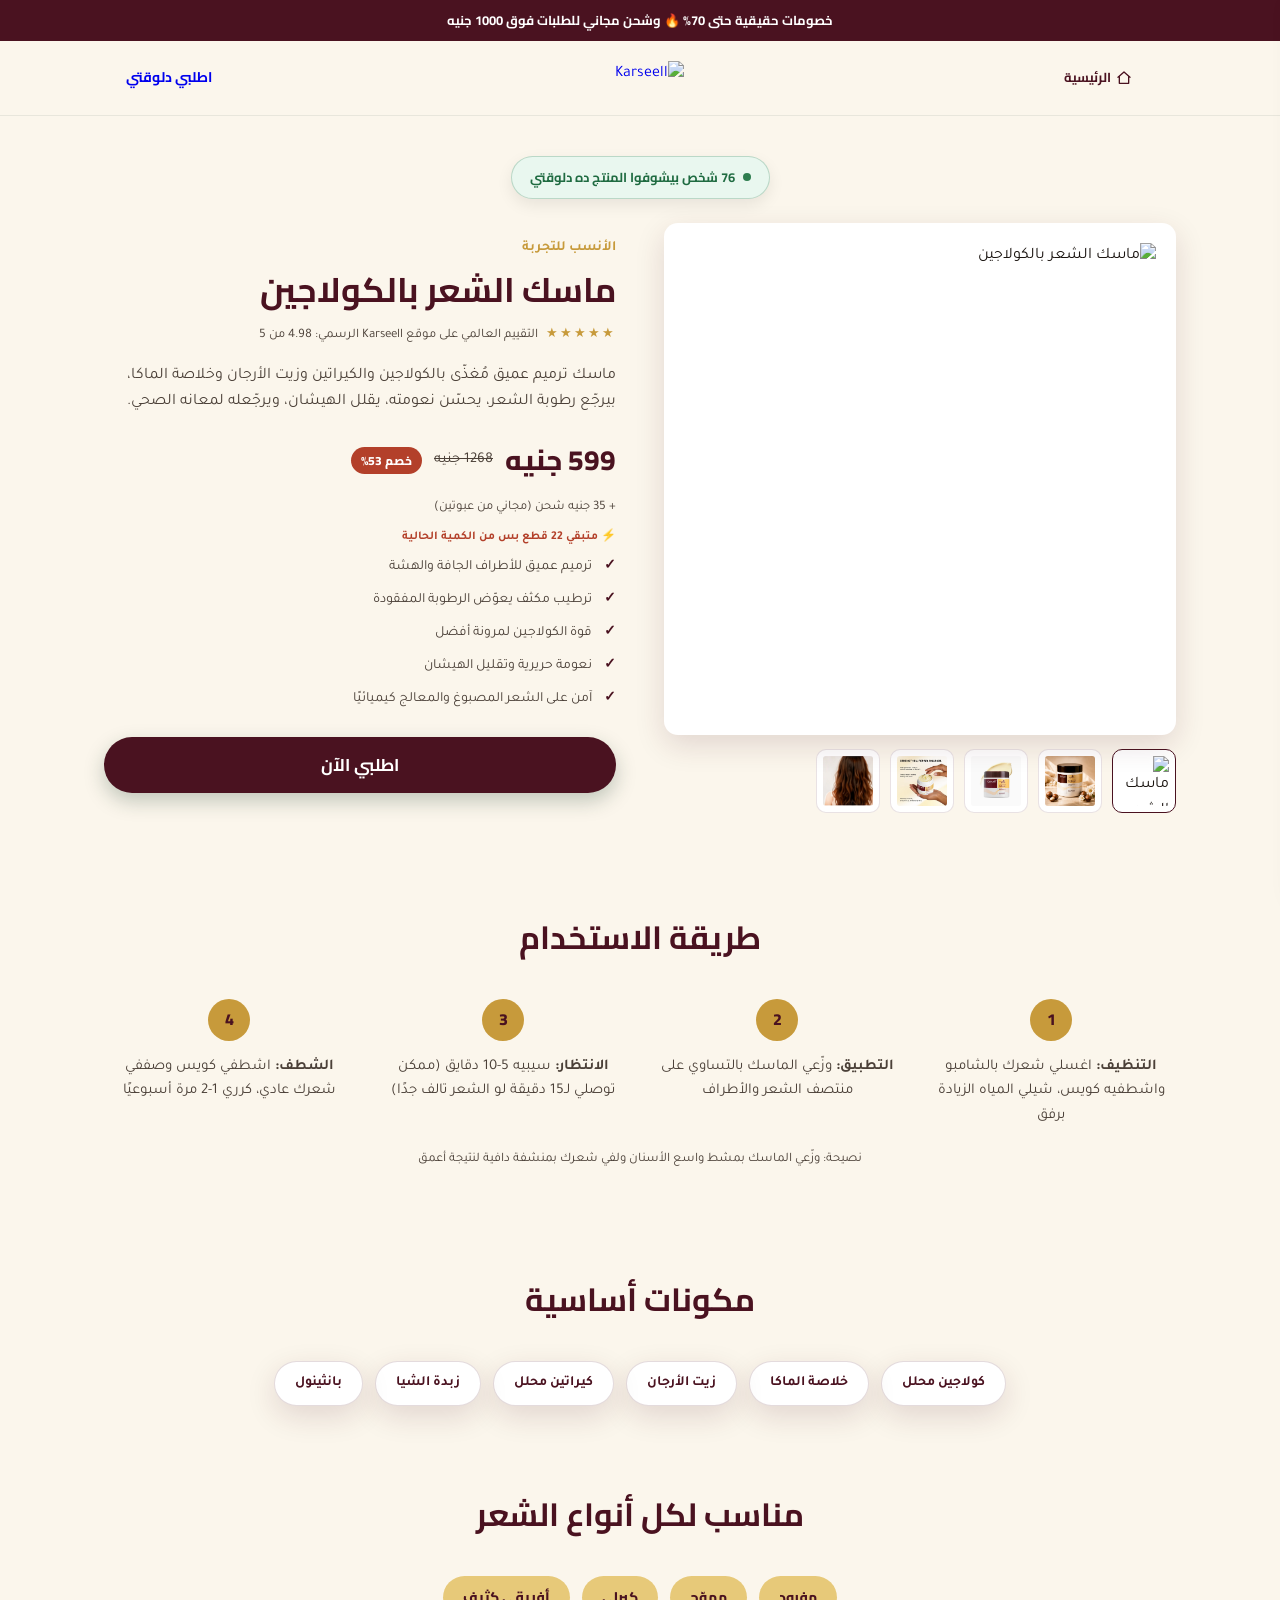
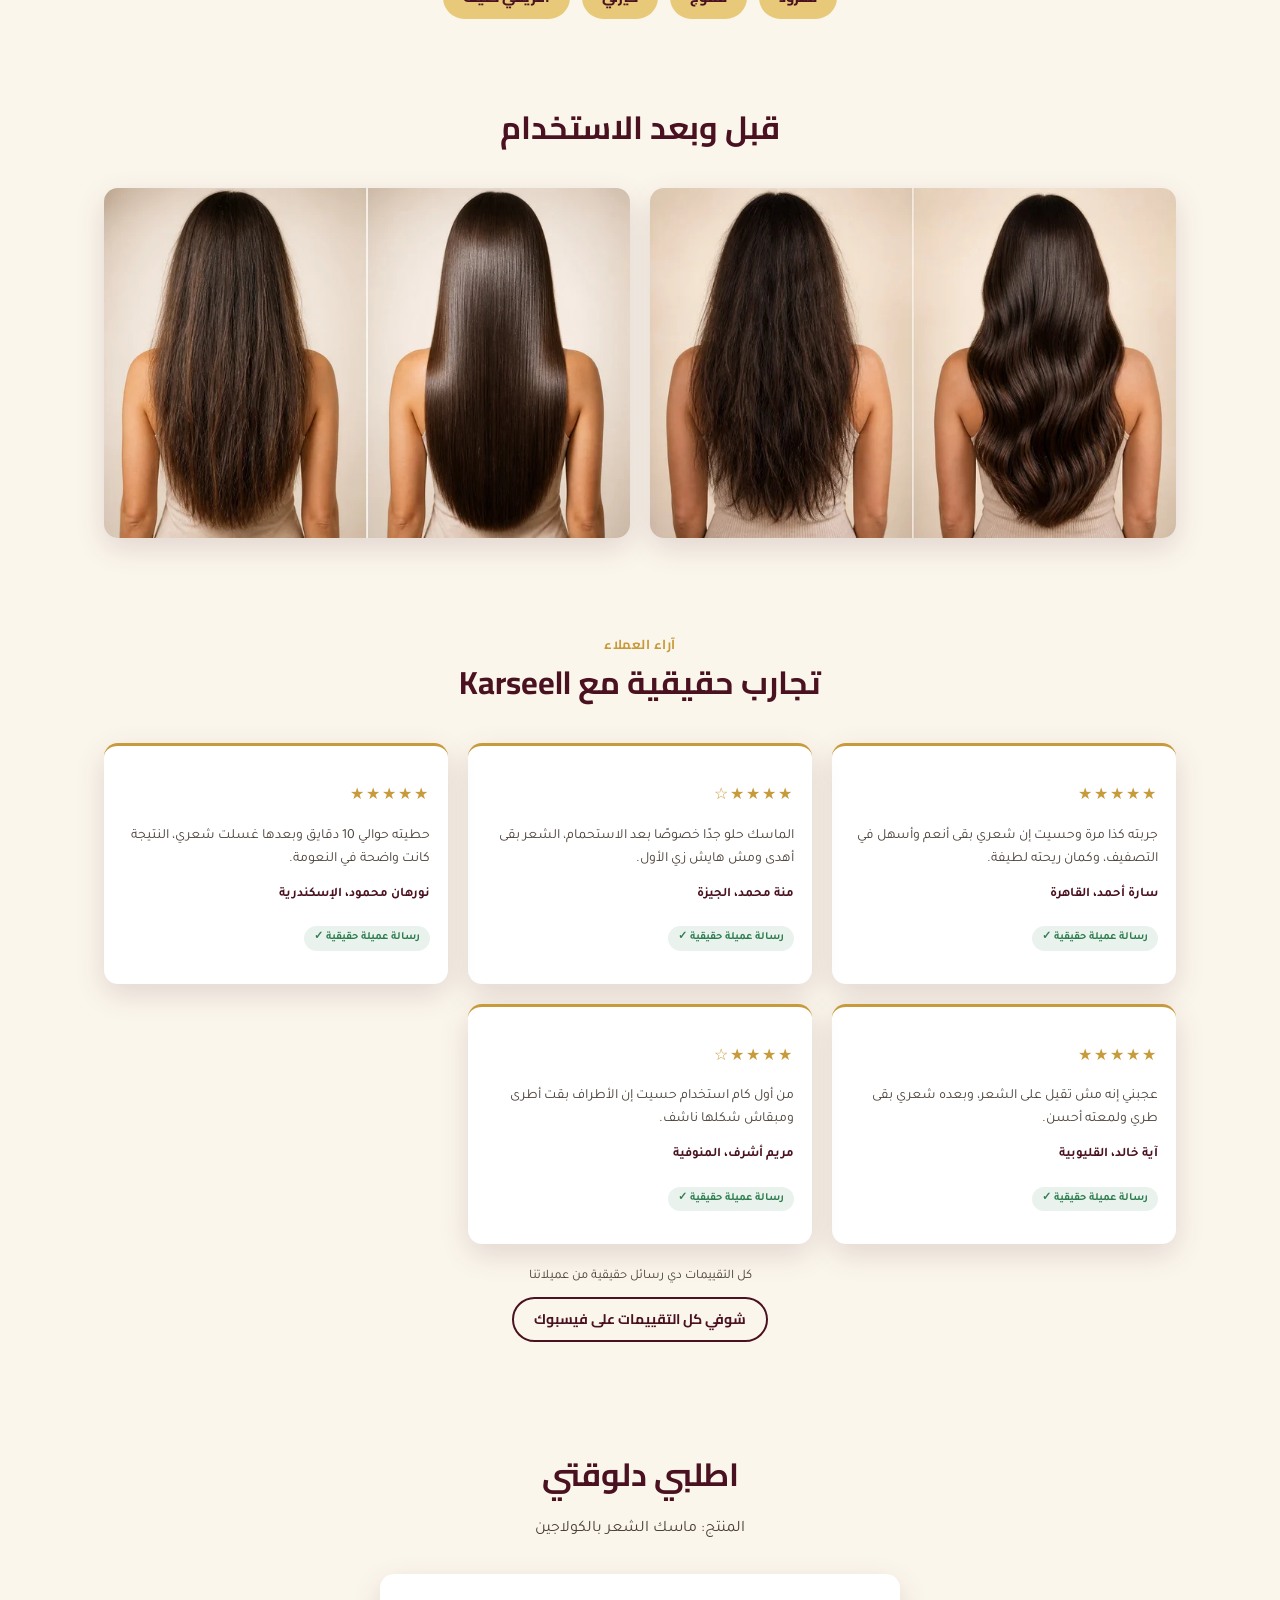
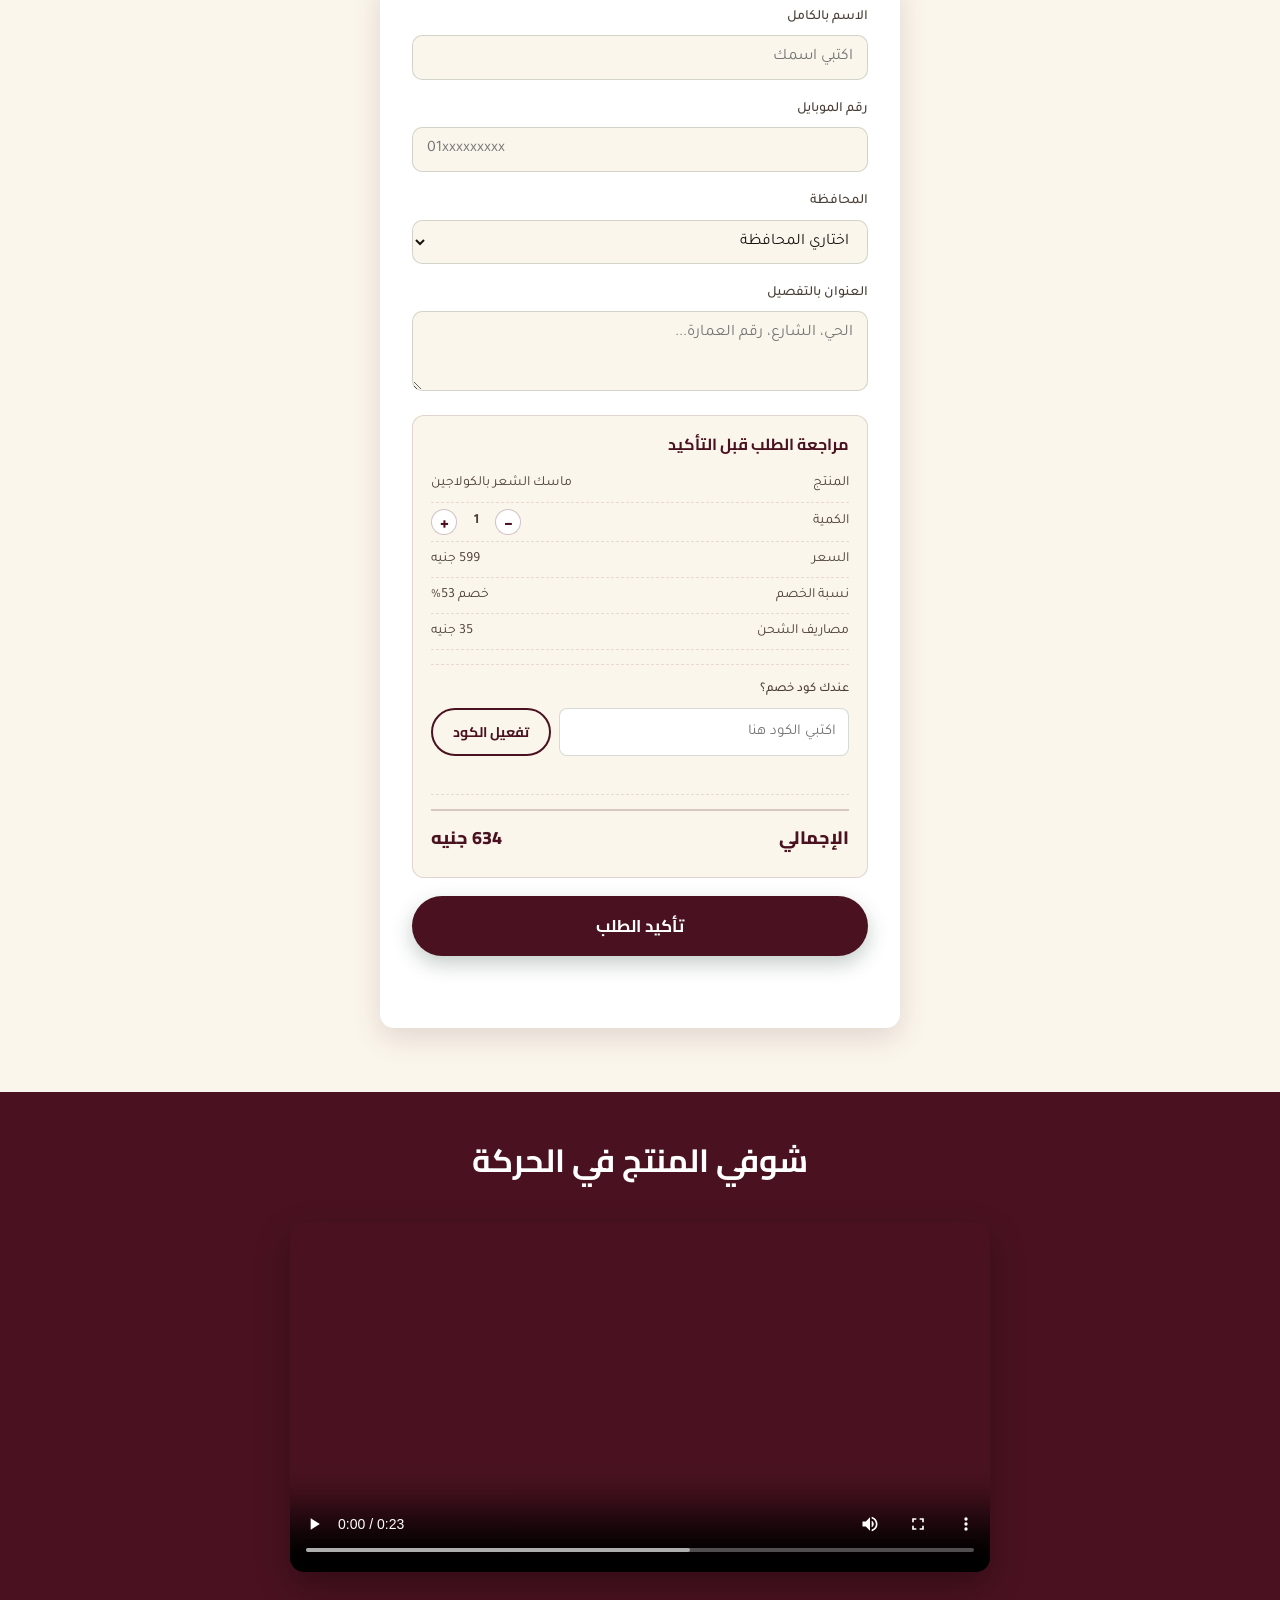
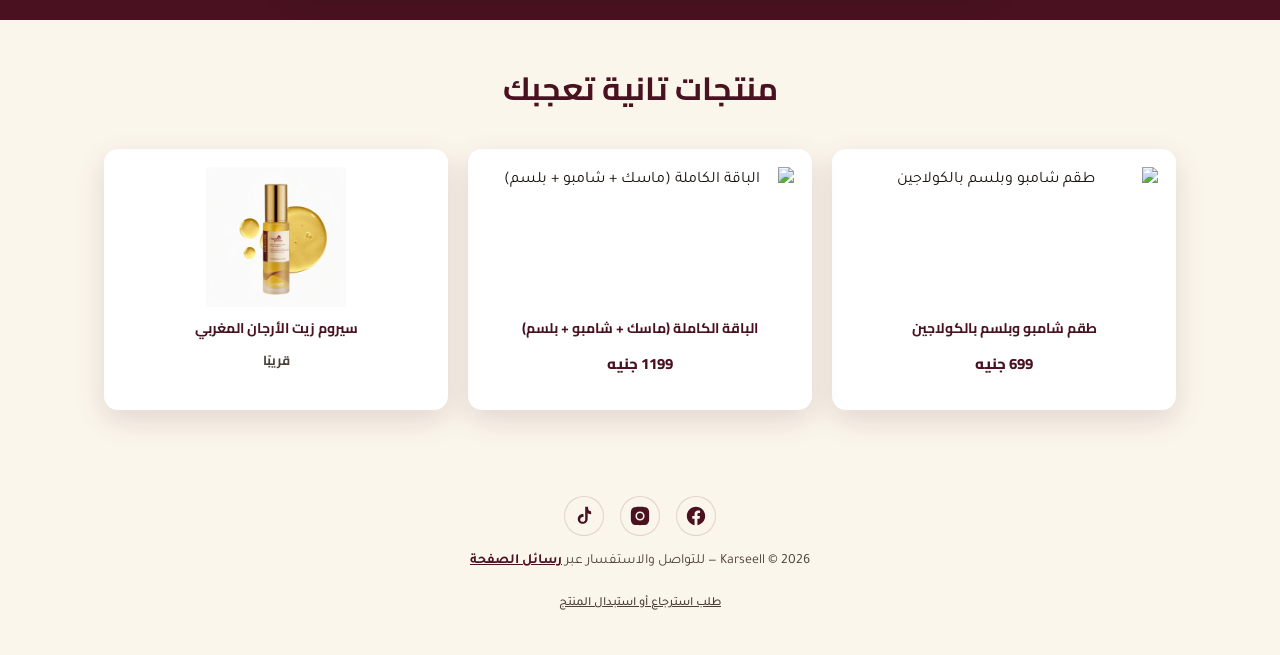
==== commit 162ca2e6: "Add files via upload" ====
--- a/product.html
+++ b/product.html
@@ -52,7 +52,7 @@
       </a>
     </div>
     <a href="index.html"><img src="assets/logo.png" alt="Karseell" class="logo-img"></a>
-    <a href="#order" class="btn btn-small">اطلبي دلوقتي</a>
+    <a href="#order" class="btn btn-small" id="headerOrderBtn">اطلبي دلوقتي</a>
   </div>
 </header>
 
@@ -68,6 +68,12 @@
 
 <!-- Product hero -->
 <section class="product-hero">
+  <div class="wrap">
+    <div class="live-viewer-banner" id="liveViewerWidget">
+      <span class="live-dot"></span>
+      <span><span id="liveViewerCount">23</span> شخص بيشوفوا المنتج ده دلوقتي</span>
+    </div>
+  </div>
   <div class="wrap product-hero-grid">
 
     <!-- Gallery -->
@@ -157,26 +163,7 @@
   <div class="wrap">
     <p class="reviews-eyebrow">آراء العملاء</p>
     <h2 class="section-title">تجارب حقيقية مع Karseell</h2>
-    <div class="review-grid">
-      <div class="review-card">
-        <p class="review-stars">★★★★★</p>
-        <p class="review-text">هو بصراحة جميل جدًا... تتهني بيه يا رب.</p>
-        <p class="review-name">Reham Mohamed، طنطا</p>
-        <p class="review-verified">رسالة عميلة حقيقية ✓</p>
-      </div>
-      <div class="review-card">
-        <p class="review-stars">★★★★★</p>
-        <p class="review-text">شكرًا جدًا، الأوردر وصل وتحفة وبصراحة.</p>
-        <p class="review-name">Rawan Tantawy، أسيوط</p>
-        <p class="review-verified">رسالة عميلة حقيقية ✓</p>
-      </div>
-      <div class="review-card">
-        <p class="review-stars">★★★★★</p>
-        <p class="review-text">الأوردر وصل والحاجة جميلة جدًا.</p>
-        <p class="review-name">Ganat Abd Alaziz، بني سويف</p>
-        <p class="review-verified">رسالة عميلة حقيقية ✓</p>
-      </div>
-    </div>
+    <div class="review-grid" id="productReviewGrid"></div>
     <div class="reviews-cta">
       <p class="reviews-cta-note">كل التقييمات دي رسائل حقيقية من عميلاتنا</p>
       <a href="https://www.facebook.com/stories/1870958930940400/?source=profile_highlight" target="_blank" rel="noopener" class="btn btn-outline btn-small">شوفي كل التقييمات على فيسبوك</a>
@@ -297,12 +284,6 @@
   </div>
 </footer>
 
-<!-- Live viewer widget -->
-<div class="live-viewer-widget" id="liveViewerWidget">
-  <span class="live-dot"></span>
-  <span><span id="liveViewerCount">23</span> شخص بيشوفوا المنتج ده دلوقتي</span>
-</div>
-
 <!-- Sticky mobile CTA -->
 <div class="mobile-sticky-cta">
   <a href="#order" class="btn btn-primary btn-full" id="stickyCtaBtn">اطلبي دلوقتي</a>
--- a/style.css
+++ b/style.css
@@ -129,9 +129,17 @@
   display:flex;
   align-items:center;
   justify-content:space-between;
+  flex-wrap: nowrap;
+  gap: 8px;
   padding-top: 14px;
   padding-bottom: 14px;
 }
+.header-inner > .btn{
+  flex-shrink: 0;
+  white-space: nowrap;
+}
+
+#outOfStockMsg{ scroll-margin-top: 90px; }
 .logo-img{
   height: 34px;
   width: auto;
@@ -142,6 +150,8 @@
   display:flex;
   align-items:center;
   gap: 10px;
+  flex-shrink: 0;
+  min-width: 0;
 }
 .home-link{
   display:flex;
@@ -629,19 +639,7 @@
 }
 .offer-list{ margin-bottom: 22px; flex-grow:1; }
 
-.urgency-banner{
-  text-align:center;
-  font-family: var(--font-display);
-  font-weight: 700;
-  font-size: 14px;
-  color: var(--emerald-deep);
-  background: var(--gold-light);
-  display: inline-block;
-  padding: 8px 18px;
-  border-radius: 999px;
-  margin: -8px auto 30px;
-}
-.offers .wrap > .urgency-banner{ display: block; width: fit-content; }
+.offers .wrap > .live-viewer-banner{ margin-top: -8px; }
 
 .stock-left{
   font-size: 12px;
@@ -966,24 +964,23 @@
   margin:0;
 }
 
-/* ============ Floating live-viewer widget ============ */
-.live-viewer-widget{
-  position: fixed;
-  left: 16px;
-  bottom: 20px;
-  z-index: 55;
-  display:flex;
-  align-items:center;
+/* ============ Live-viewer banner (inline, top of product pages / homepage offers) ============ */
+.live-viewer-banner{
+  display:flex;
+  align-items:center;
+  justify-content:center;
   gap: 8px;
+  width: fit-content;
+  margin: 0 auto 24px;
   background: #E9F7EF;
   color: #1F6B41;
   border: 1px solid rgba(46,125,79,.25);
   border-radius: 999px;
-  padding: 10px 16px;
-  font-family: var(--font-display);
-  font-weight: 700;
-  font-size: 12.5px;
-  box-shadow: 0 8px 20px rgba(0,0,0,.12);
+  padding: 10px 18px;
+  font-family: var(--font-display);
+  font-weight: 700;
+  font-size: 13px;
+  box-shadow: 0 6px 16px rgba(0,0,0,.08);
   animation: liveWidgetIn .4s ease;
 }
 .live-dot{
@@ -1102,8 +1099,6 @@
   .offer-slider-prev{ right: -6px; }
   .offer-slider-next{ left: -6px; }
 
-  .live-viewer-widget{ bottom: 90px; }
-
   .offer-slider-arrow.is-pulsing{
     animation: offerArrowPulse 1.8s ease-in-out infinite;
   }
@@ -1121,6 +1116,8 @@
   .order-form{ padding: 22px; }
   .discount-code-row{ flex-direction: column; }
   .coupon-input-group{ flex-direction: column; }
+  .home-link span{ display:none; }
+  .home-link{ gap:0; }
 
   /* ---- smaller type & spacing overall on phones ---- */
   body{ font-size: 13px; }
@@ -1161,7 +1158,7 @@
   .offer-slider-prev{ right: -2px; }
   .offer-slider-next{ left: -2px; }
 
-  .live-viewer-widget{ font-size: 11px; padding: 8px 12px; left: 10px; }
+  .live-viewer-banner{ font-size: 11.5px; padding: 8px 14px; }
 
   .trust-inner{ font-size: 12px; gap: 8px; }
 
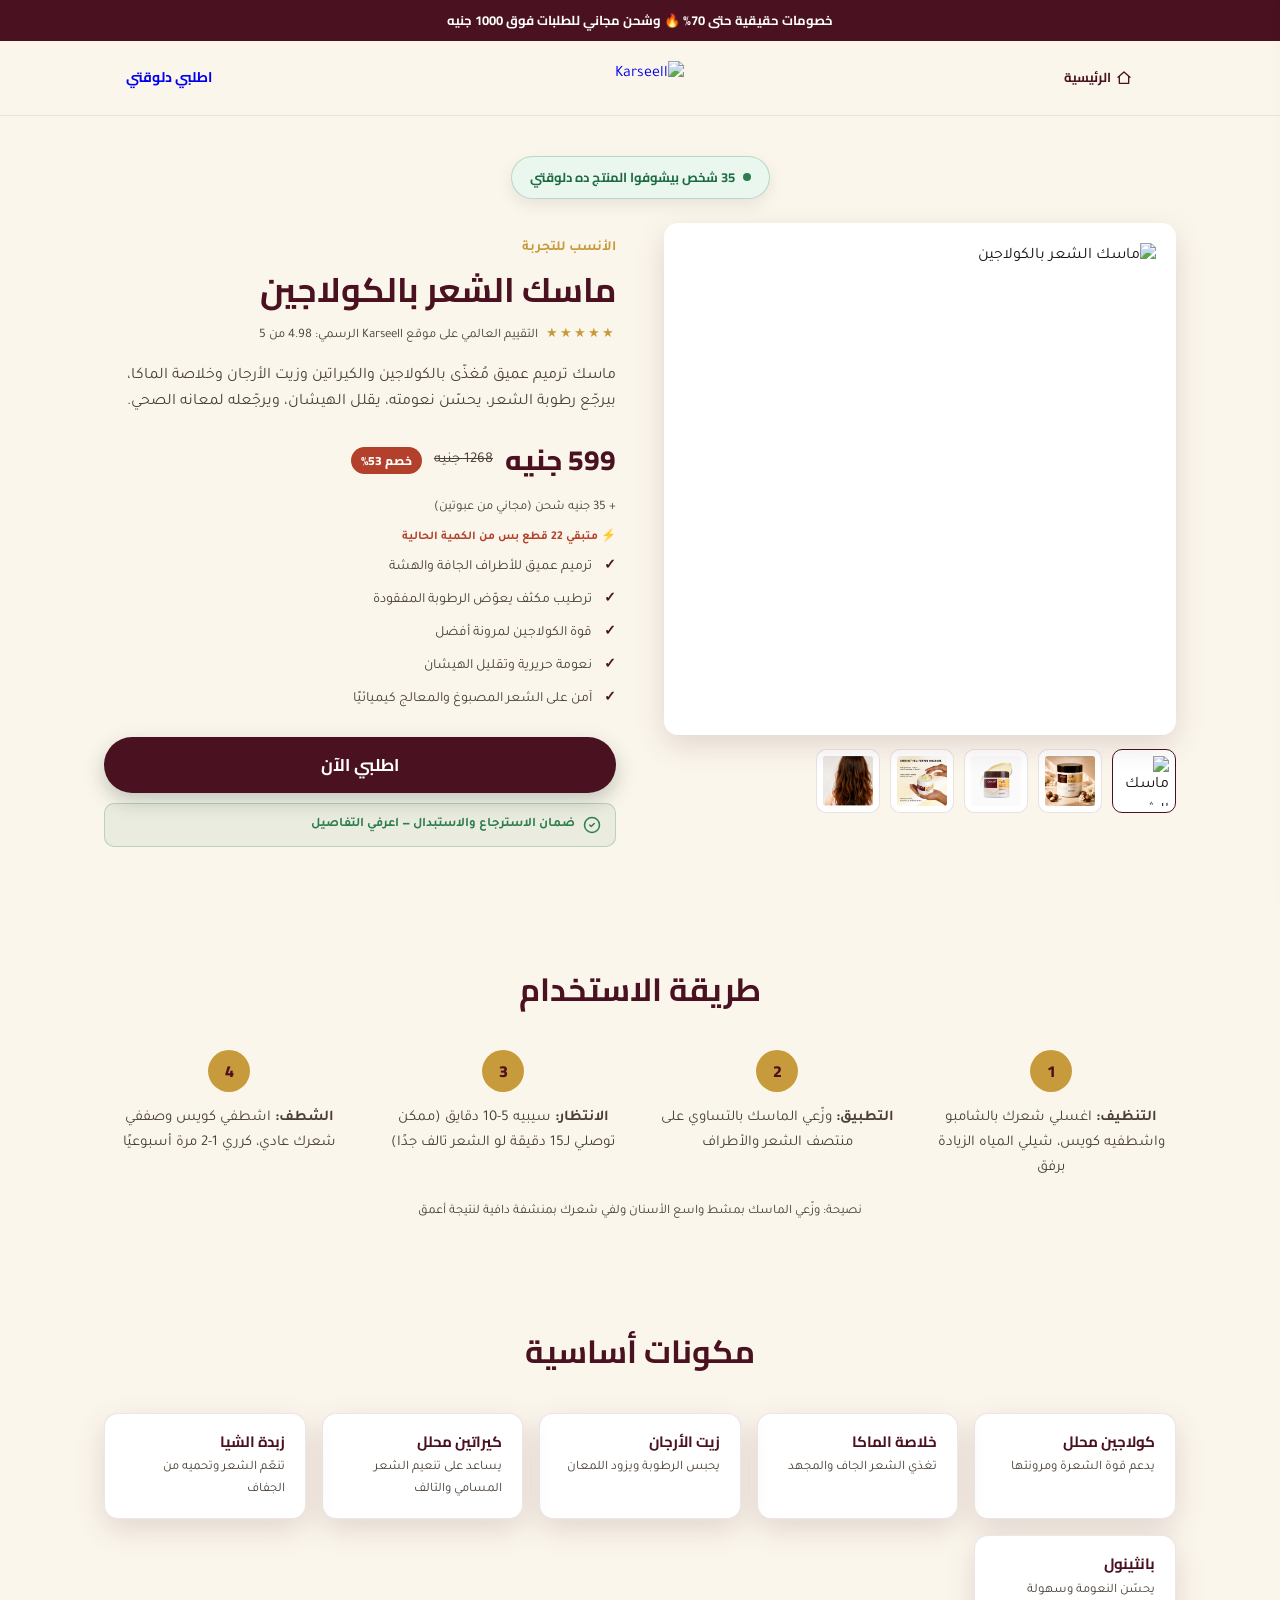
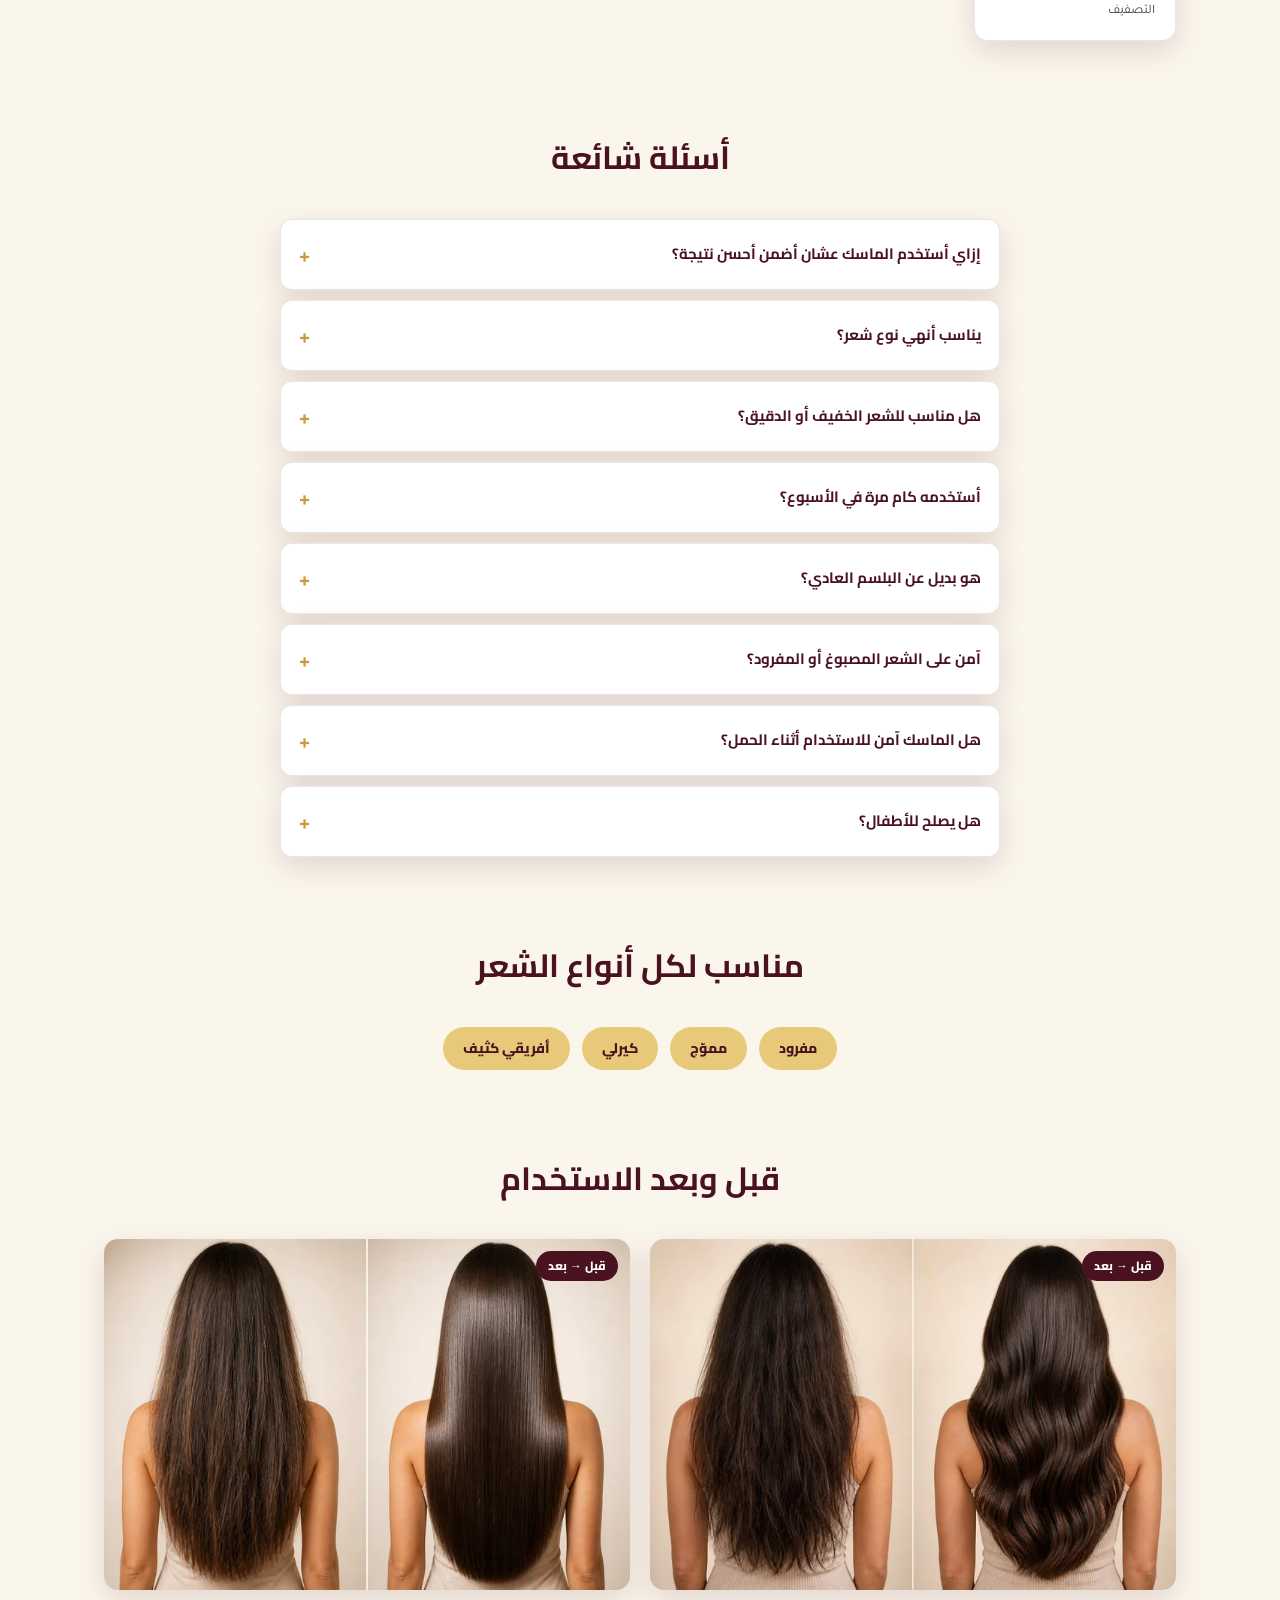
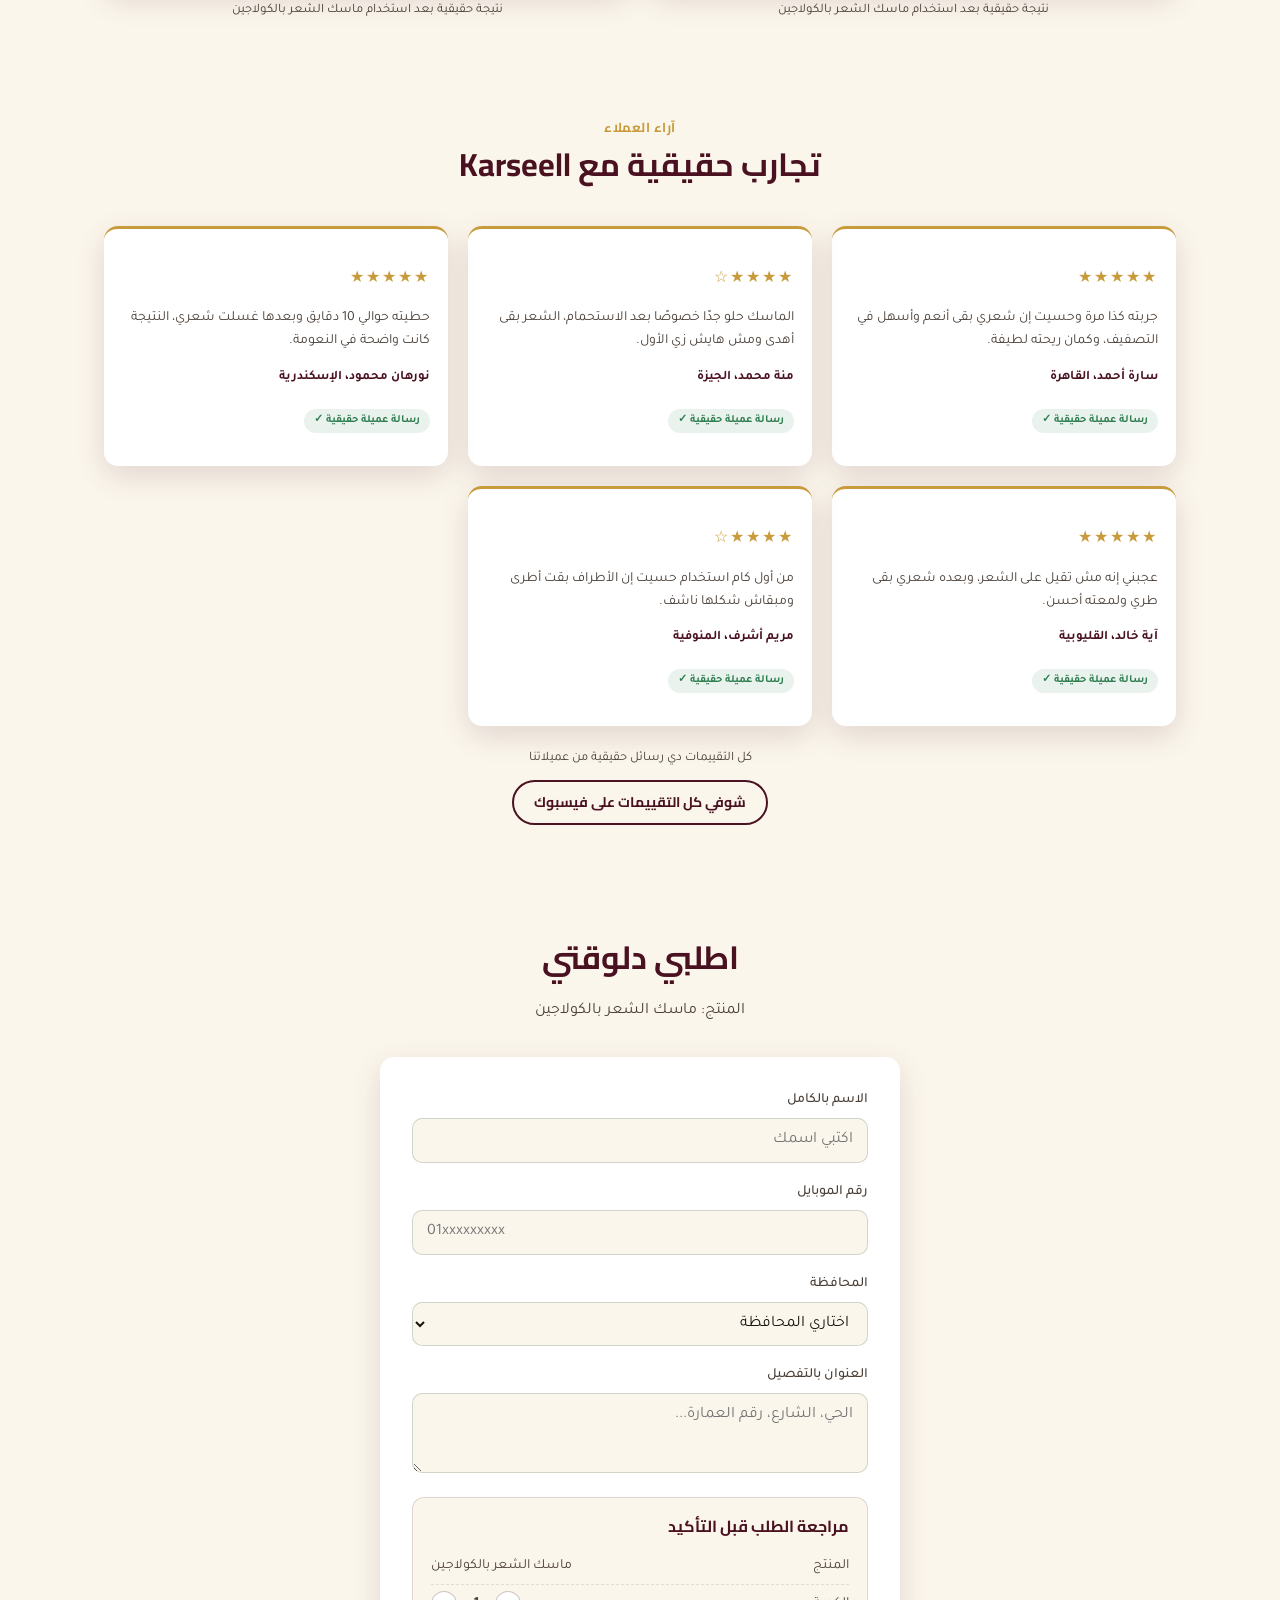
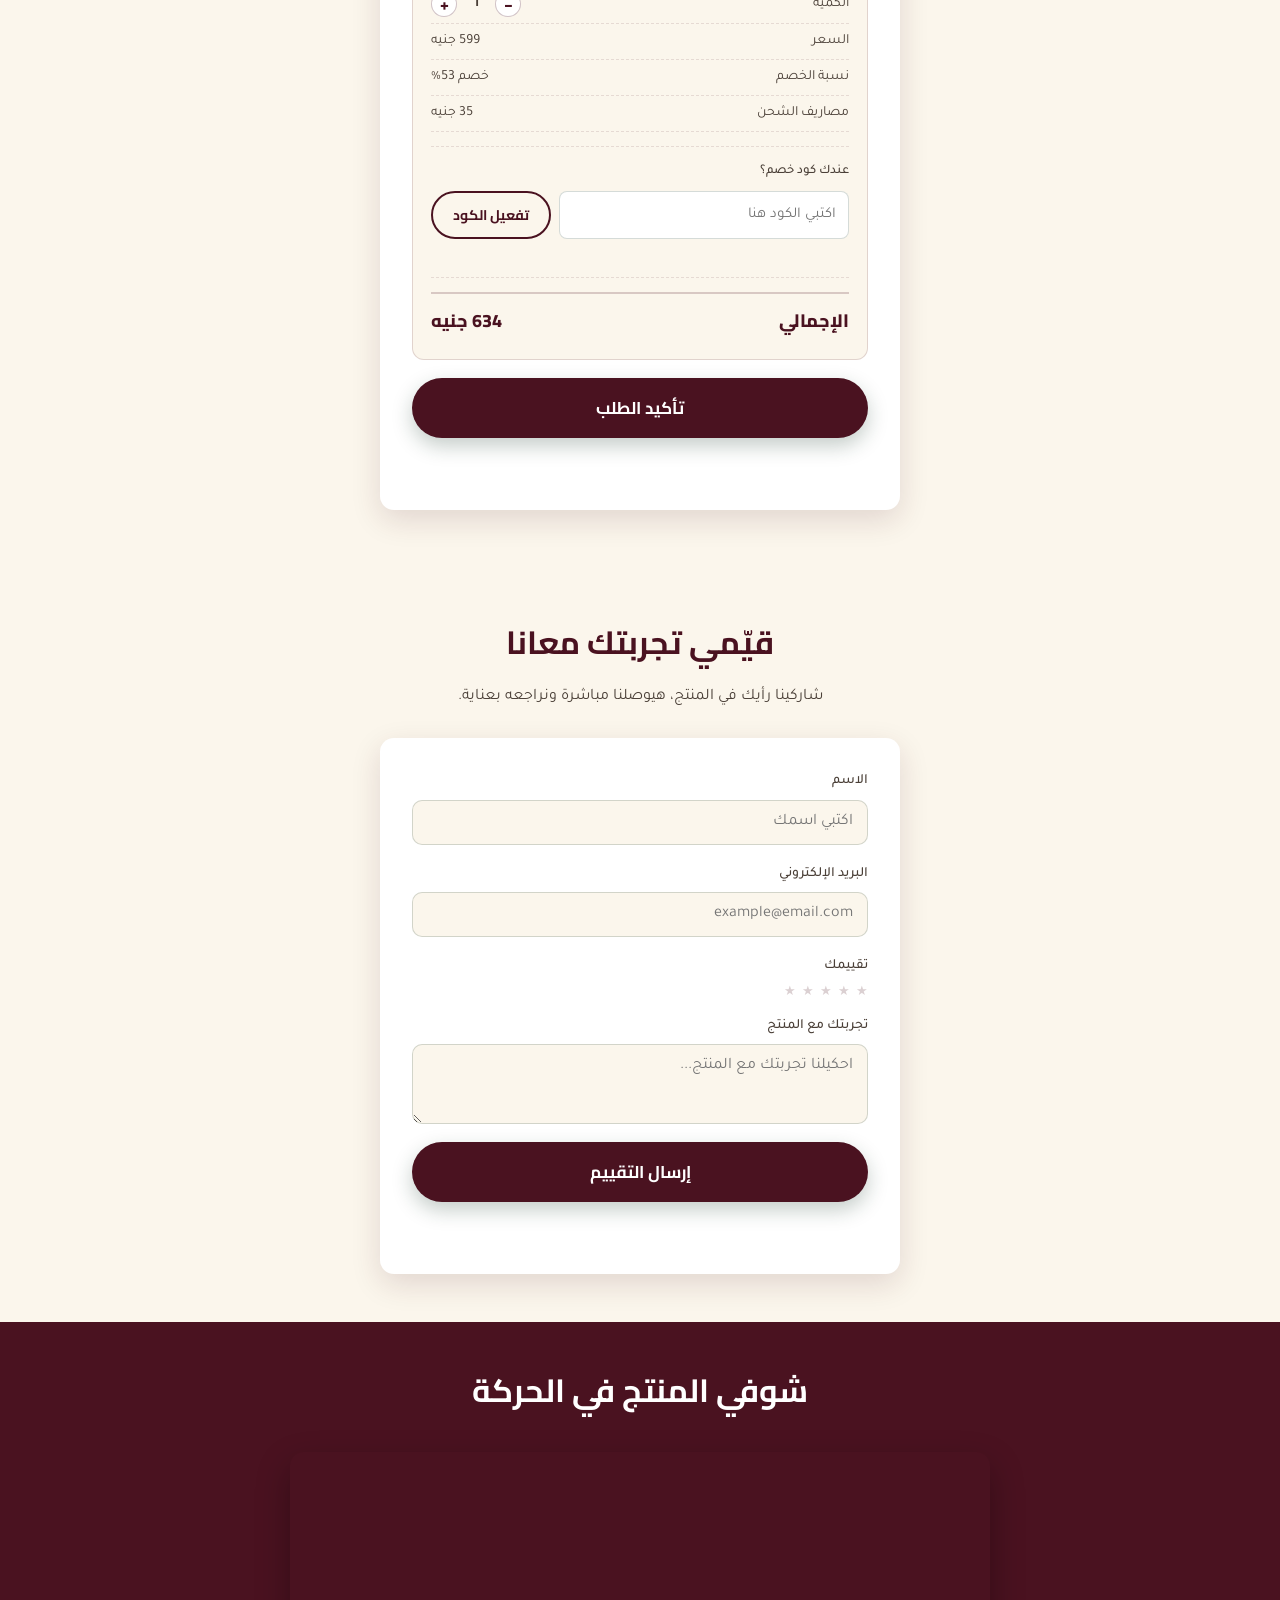
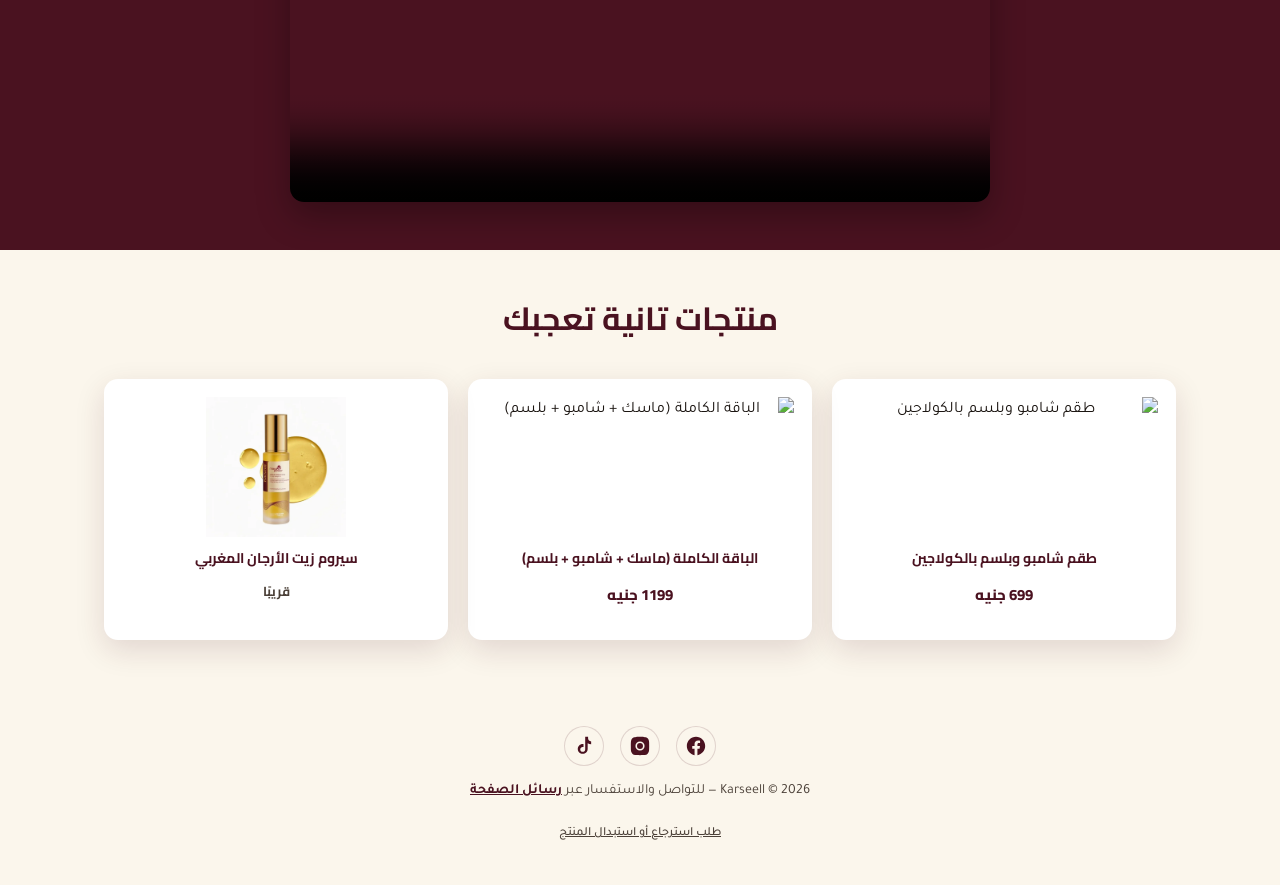
==== commit 03e21147: "Add files via upload" ====
--- a/product.html
+++ b/product.html
@@ -109,6 +109,11 @@
         <a href="#order" class="btn btn-primary btn-full">اطلبي الآن</a>
       </div>
 
+      <a href="https://www.jawdaonline.com/egy-request" target="_blank" rel="noopener" class="guarantee-badge">
+        <svg viewBox="0 0 24 24" width="18" height="18" fill="none" stroke="currentColor" stroke-width="2" stroke-linecap="round" stroke-linejoin="round"><path d="M9 12l2 2 4-4"/><circle cx="12" cy="12" r="10"/></svg>
+        <span>ضمان الاسترجاع والاستبدال — اعرفي التفاصيل</span>
+      </a>
+
       <div class="product-out-of-stock-msg" id="outOfStockMsg" hidden>
         <p>المنتج غير متاح للطلب حاليًا، هيتوفر قريبًا. تابعينا على فيسبوك عشان تعرفي أول ما يرجع.</p>
         <a href="https://www.facebook.com/karseell.original.egypt/" target="_blank" rel="noopener" class="btn btn-outline">تابعينا على فيسبوك</a>
@@ -131,6 +136,14 @@
   <div class="wrap">
     <h2 class="section-title">مكونات أساسية</h2>
     <div class="ingredients-grid" id="ingredientsGrid"></div>
+  </div>
+</section>
+
+<!-- FAQ -->
+<section class="product-faq">
+  <div class="wrap">
+    <h2 class="section-title">أسئلة شائعة</h2>
+    <div class="faq-list" id="faqList"></div>
   </div>
 </section>
 
@@ -257,6 +270,41 @@
   </div>
 </section>
 
+<!-- Review submission (moderated — not published automatically) -->
+<section class="review-submit">
+  <div class="wrap">
+    <h2 class="section-title">قيّمي تجربتك معانا</h2>
+    <p class="review-submit-note">شاركينا رأيك في المنتج، هيوصلنا مباشرة ونراجعه بعناية.</p>
+
+    <form id="reviewForm" class="review-form" novalidate>
+      <label>
+        الاسم
+        <input type="text" name="reviewerName" required placeholder="اكتبي اسمك">
+      </label>
+      <label>
+        البريد الإلكتروني
+        <input type="email" name="reviewerEmail" required placeholder="example@email.com">
+      </label>
+      <label>
+        تقييمك
+        <div class="star-rating" id="starRating">
+          <button type="button" class="star-btn" data-star="1" aria-label="نجمة واحدة">★</button>
+          <button type="button" class="star-btn" data-star="2" aria-label="نجمتين">★</button>
+          <button type="button" class="star-btn" data-star="3" aria-label="3 نجوم">★</button>
+          <button type="button" class="star-btn" data-star="4" aria-label="4 نجوم">★</button>
+          <button type="button" class="star-btn" data-star="5" aria-label="5 نجوم">★</button>
+        </div>
+      </label>
+      <label>
+        تجربتك مع المنتج
+        <textarea name="reviewText" required placeholder="احكيلنا تجربتك مع المنتج..."></textarea>
+      </label>
+      <button type="submit" class="btn btn-primary btn-full">إرسال التقييم</button>
+      <p id="reviewFormMessage" class="form-message" role="status" aria-live="polite"></p>
+    </form>
+  </div>
+</section>
+
 <!-- Related products -->
 <section class="related-products">
   <div class="wrap">
--- a/product.css
+++ b/product.css
@@ -139,20 +139,26 @@
 
 .product-ingredients{ padding: 48px 0; }
 .ingredients-grid{
-  display:flex;
-  flex-wrap: wrap;
-  justify-content:center;
-  gap: 12px;
-}
-.ingredient-chip{
-  background: var(--white);
-  border: 1.5px solid rgba(74,18,32,.15);
-  border-radius: 999px;
-  padding: 10px 20px;
-  font-size: 14px;
-  font-weight: 700;
+  display:grid;
+  grid-template-columns: repeat(auto-fit, minmax(200px, 1fr));
+  gap: 16px;
+}
+.ingredient-card{
+  background: var(--white);
+  border: 1.5px solid rgba(74,18,32,.1);
+  border-radius: var(--radius, 14px);
+  padding: 18px 20px;
+  box-shadow: var(--shadow);
+}
+.ingredient-card h3{
+  font-size: 15px;
+  margin: 0 0 6px;
   color: var(--emerald-deep);
-  box-shadow: var(--shadow);
+}
+.ingredient-card p{
+  font-size: 13px;
+  color: var(--ink-soft);
+  margin: 0;
 }
 
 /* ============ Hair types ============ */
@@ -199,11 +205,145 @@
   grid-template-columns: repeat(auto-fit, minmax(260px, 1fr));
   gap: 20px;
 }
-.before-after-grid img{
+.before-after-item{ position: relative; }
+.before-after-item img{
   width:100%;
   border-radius: var(--radius, 14px);
   box-shadow: var(--shadow);
 }
+.before-after-tag{
+  position: absolute;
+  top: 12px;
+  right: 12px;
+  background: var(--emerald-deep);
+  color: var(--white);
+  font-family: var(--font-display);
+  font-weight: 800;
+  font-size: 12px;
+  padding: 5px 12px;
+  border-radius: 999px;
+}
+.before-after-caption{
+  text-align:center;
+  font-size: 13px;
+  color: var(--ink-soft);
+  margin: 10px 0 0;
+}
+
+/* ============ FAQ ============ */
+.product-faq{ padding: 48px 0; }
+.faq-list{
+  max-width: 720px;
+  margin: 0 auto;
+  display:flex;
+  flex-direction:column;
+  gap: 10px;
+}
+.faq-item{
+  background: var(--white);
+  border: 1.5px solid rgba(74,18,32,.1);
+  border-radius: 12px;
+  padding: 4px 18px;
+  box-shadow: var(--shadow);
+}
+.faq-item summary{
+  cursor: pointer;
+  padding: 14px 0;
+  font-family: var(--font-display);
+  font-weight: 700;
+  font-size: 15px;
+  color: var(--emerald-deep);
+  list-style: none;
+  display:flex;
+  justify-content:space-between;
+  align-items:center;
+  gap: 10px;
+}
+.faq-item summary::-webkit-details-marker{ display:none; }
+.faq-item summary::after{
+  content: '+';
+  font-size: 20px;
+  color: var(--gold);
+  flex-shrink: 0;
+  transition: transform .2s ease;
+}
+.faq-item[open] summary::after{ transform: rotate(45deg); }
+.faq-item p{
+  margin: 0 0 16px;
+  font-size: 14px;
+  color: var(--ink-soft);
+}
+
+/* ============ Guarantee badge ============ */
+.guarantee-badge{
+  display:flex;
+  align-items:center;
+  gap: 8px;
+  background: rgba(46,125,79,.08);
+  color: #2E7D4F;
+  border: 1px solid rgba(46,125,79,.25);
+  border-radius: 10px;
+  padding: 10px 14px;
+  font-size: 13px;
+  font-weight: 700;
+  margin-bottom: 18px;
+}
+.guarantee-badge:hover{ background: rgba(46,125,79,.14); }
+.guarantee-badge svg{ flex-shrink: 0; }
+
+/* ============ Review submission form ============ */
+.review-submit{ padding: 48px 0; background: var(--ivory); }
+.review-submit-note{
+  text-align:center;
+  color: var(--ink-soft);
+  margin-top: -20px;
+  margin-bottom: 28px;
+}
+.review-form{
+  max-width: 520px;
+  margin: 0 auto;
+  display:flex;
+  flex-direction:column;
+  gap: 18px;
+  background: var(--white);
+  padding: 32px;
+  border-radius: var(--radius, 14px);
+  box-shadow: var(--shadow);
+}
+.review-form label{
+  display:flex;
+  flex-direction:column;
+  gap: 6px;
+  font-size: 14px;
+  color: var(--ink-soft);
+  font-weight: 500;
+}
+.review-form input,
+.review-form textarea{
+  font-family: var(--font-body);
+  font-size: 16px;
+  padding: 12px 14px;
+  border-radius: 10px;
+  border: 1.5px solid rgba(22,56,40,.18);
+  background: var(--ivory);
+  color: var(--ink);
+}
+.review-form textarea{ resize: vertical; min-height: 80px; }
+.star-rating{
+  display:flex;
+  gap: 6px;
+  font-size: 28px;
+}
+.star-btn{
+  background: none;
+  border: none;
+  cursor: pointer;
+  color: rgba(74,18,32,.2);
+  padding: 0;
+  line-height: 1;
+  transition: color .15s ease;
+}
+.star-btn.is-active{ color: var(--gold); }
 
 /* ============ Reviews (product page) ============ */
 .product-reviews{ padding: 48px 0; }
@@ -268,5 +408,9 @@
   .product-desc{ font-size: 13.5px; }
   .product-price-block .price-new{ font-size: 22px; }
   .related-grid{ grid-template-columns: 1fr; }
-  .ingredient-chip{ font-size: 12px; padding: 8px 14px; }
-}
+  .ingredient-card{ padding: 14px 16px; }
+  .ingredient-card h3{ font-size: 14px; }
+  .ingredient-card p{ font-size: 12px; }
+  .review-form{ padding: 22px; }
+  .star-rating{ font-size: 24px; }
+}
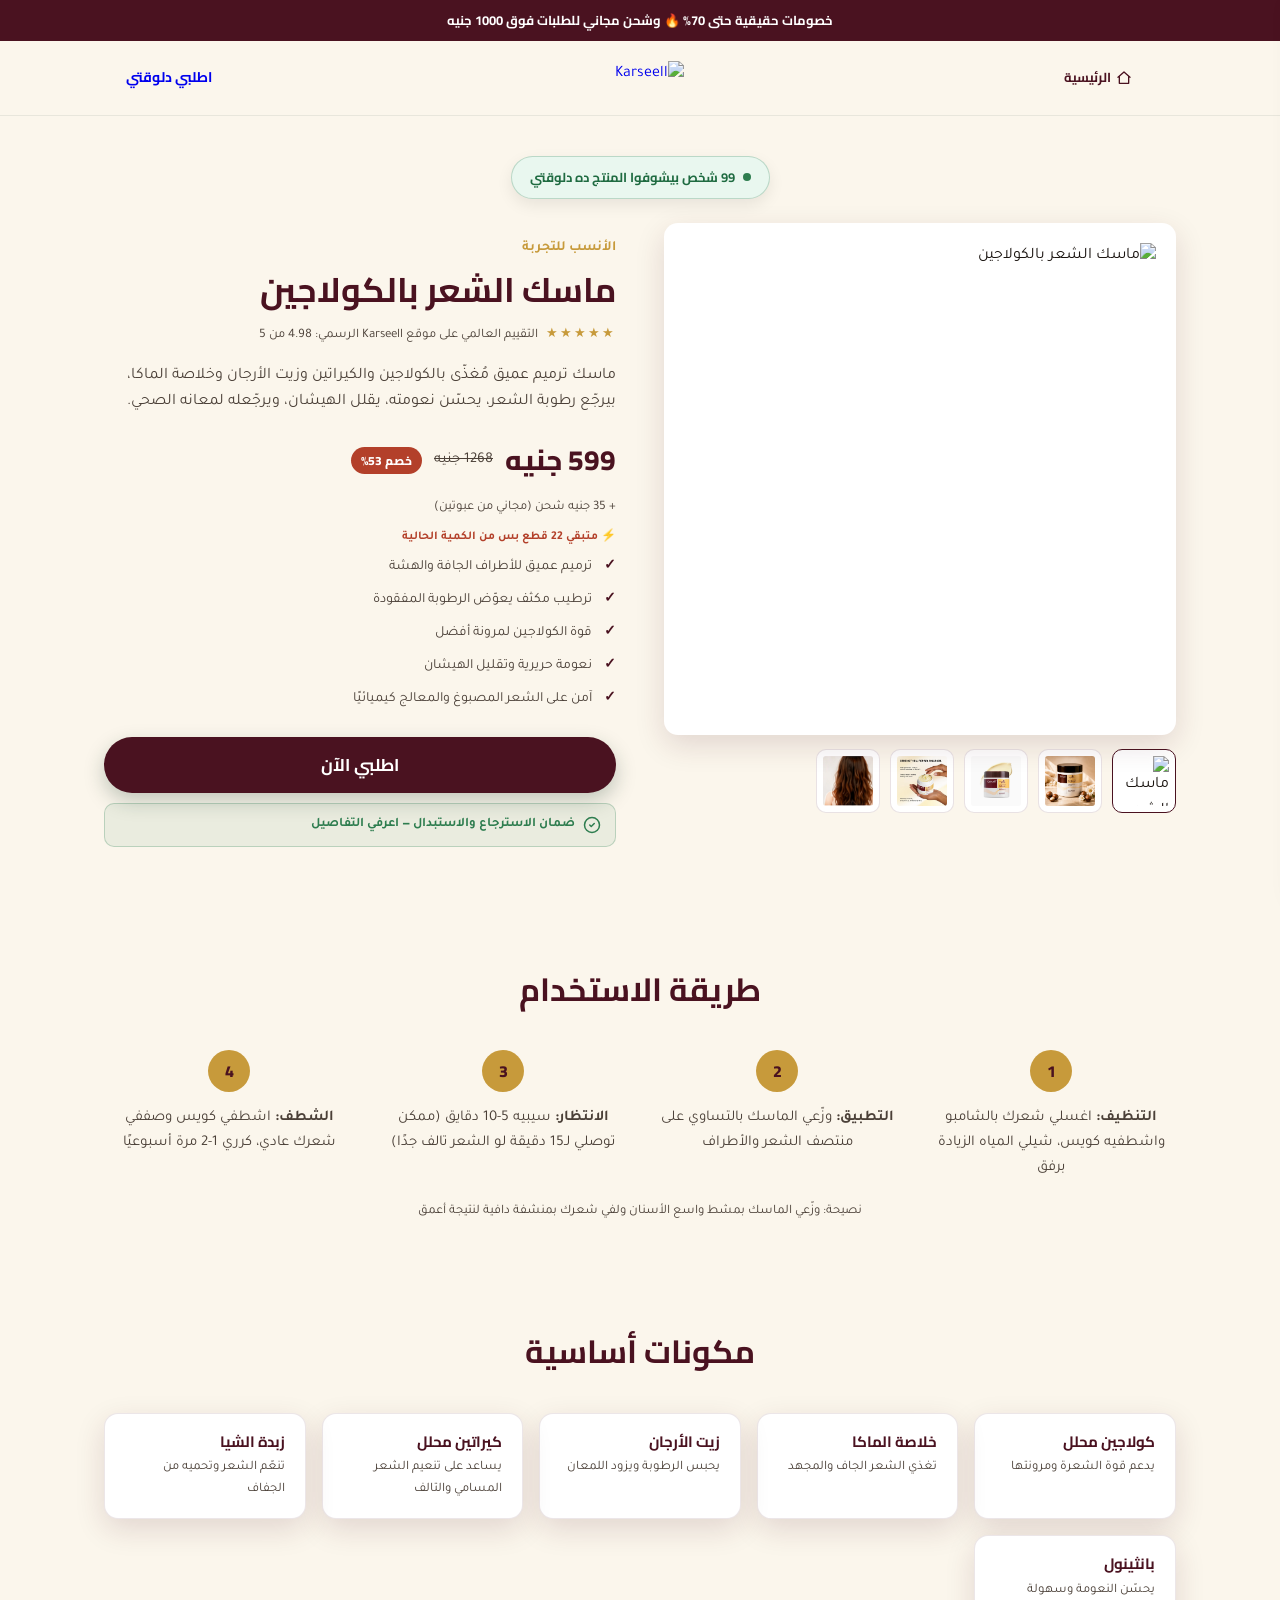
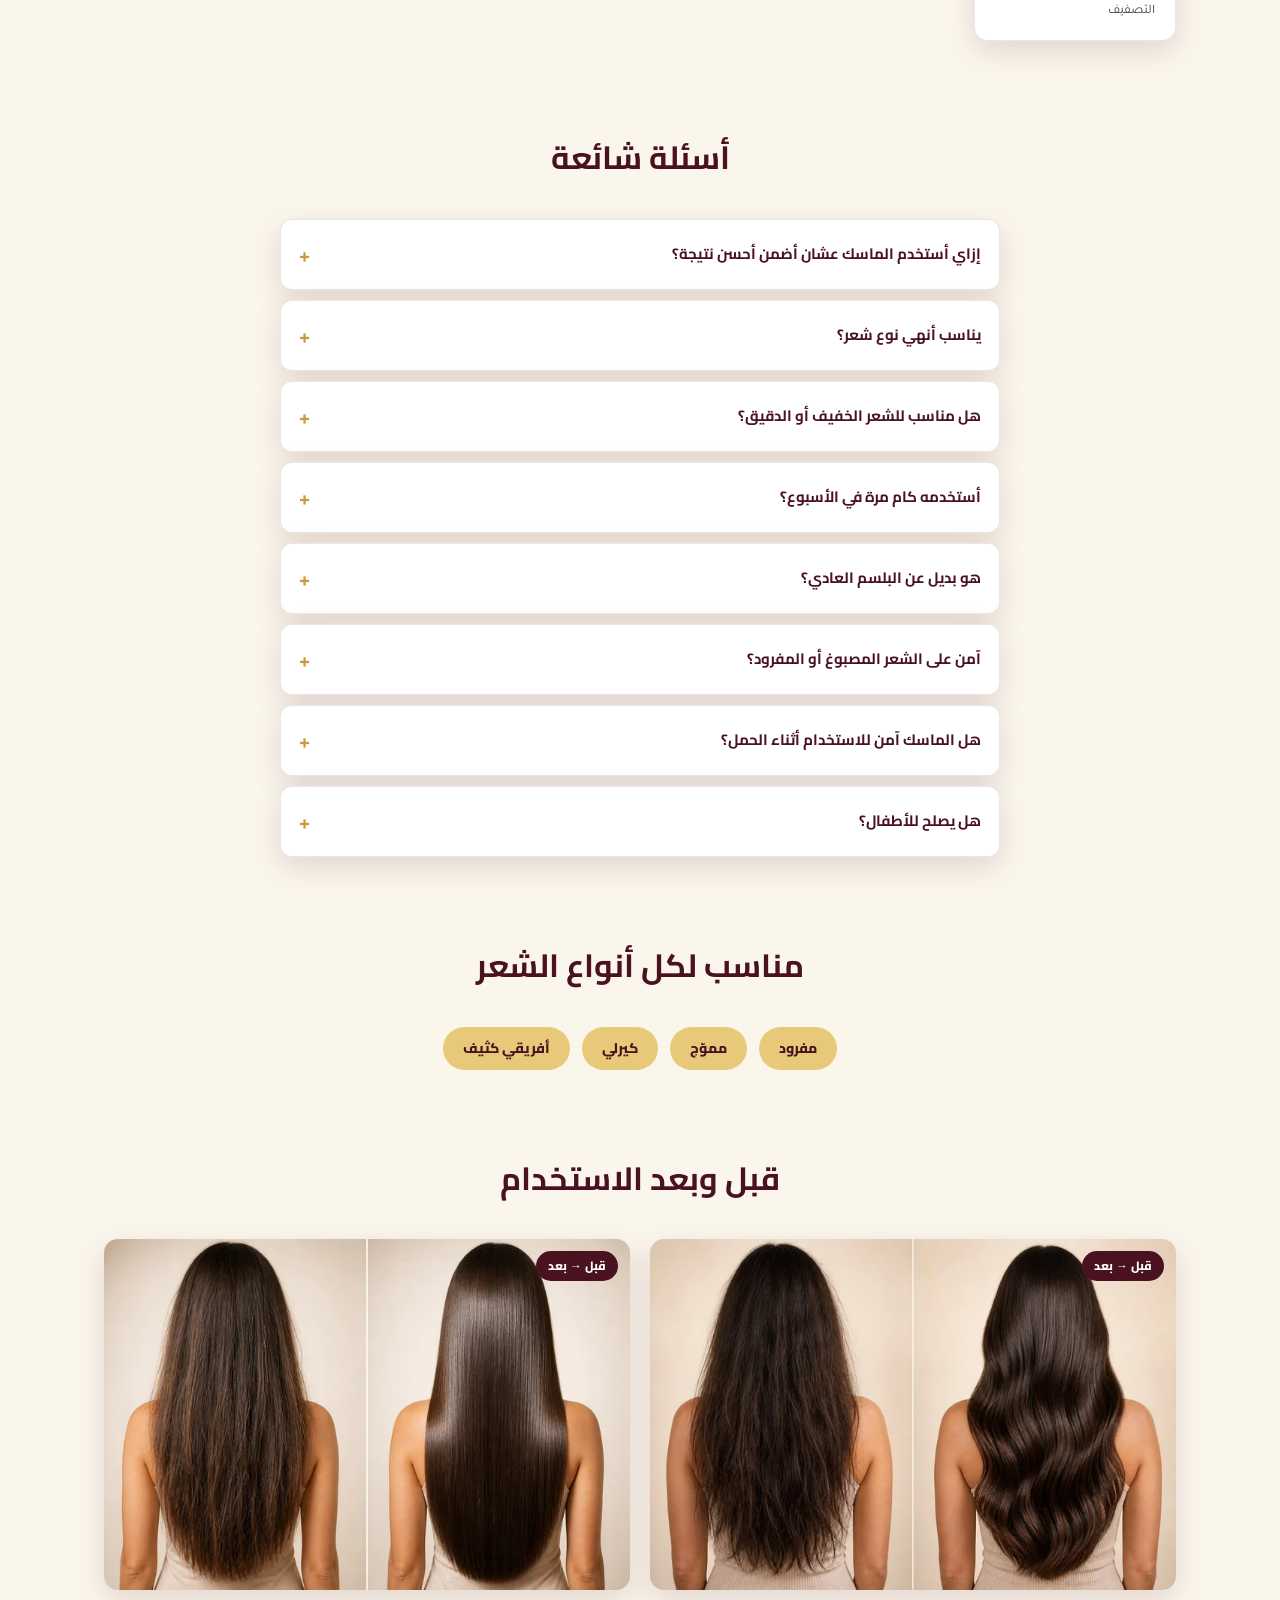
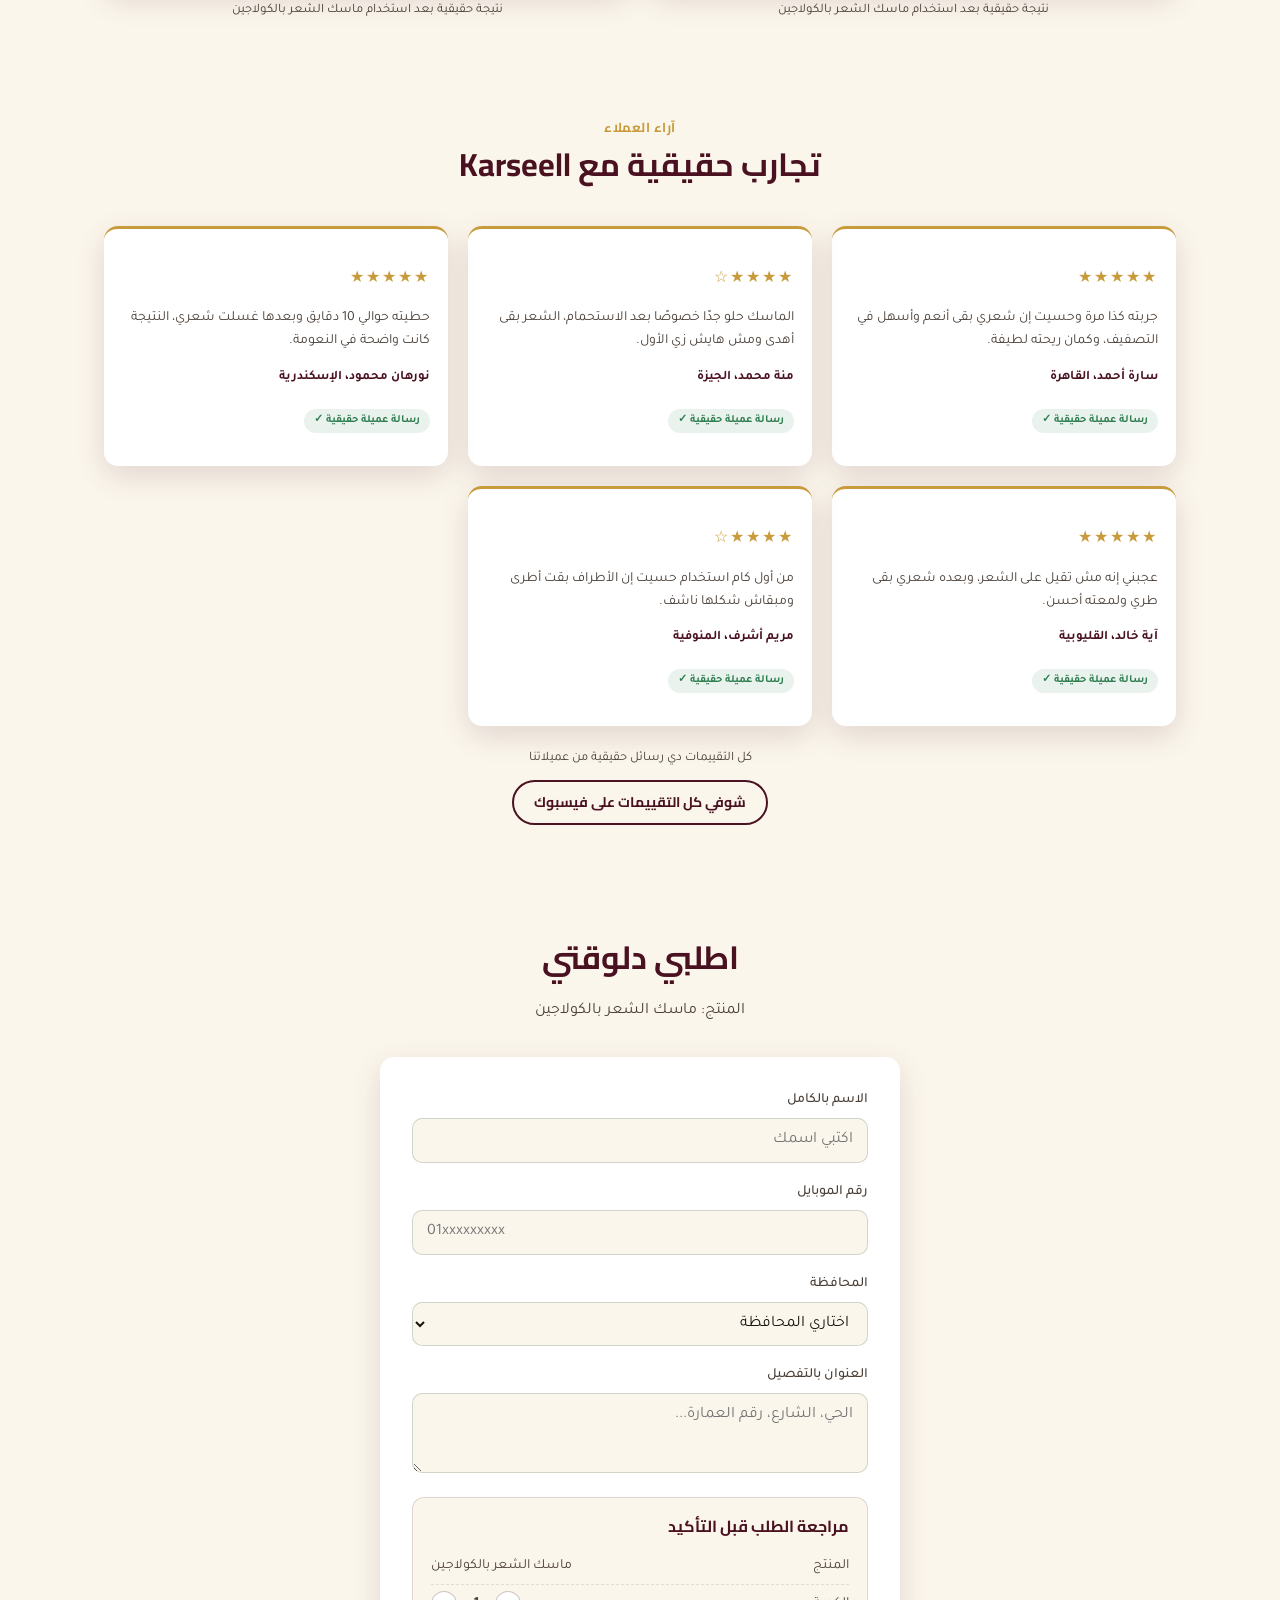
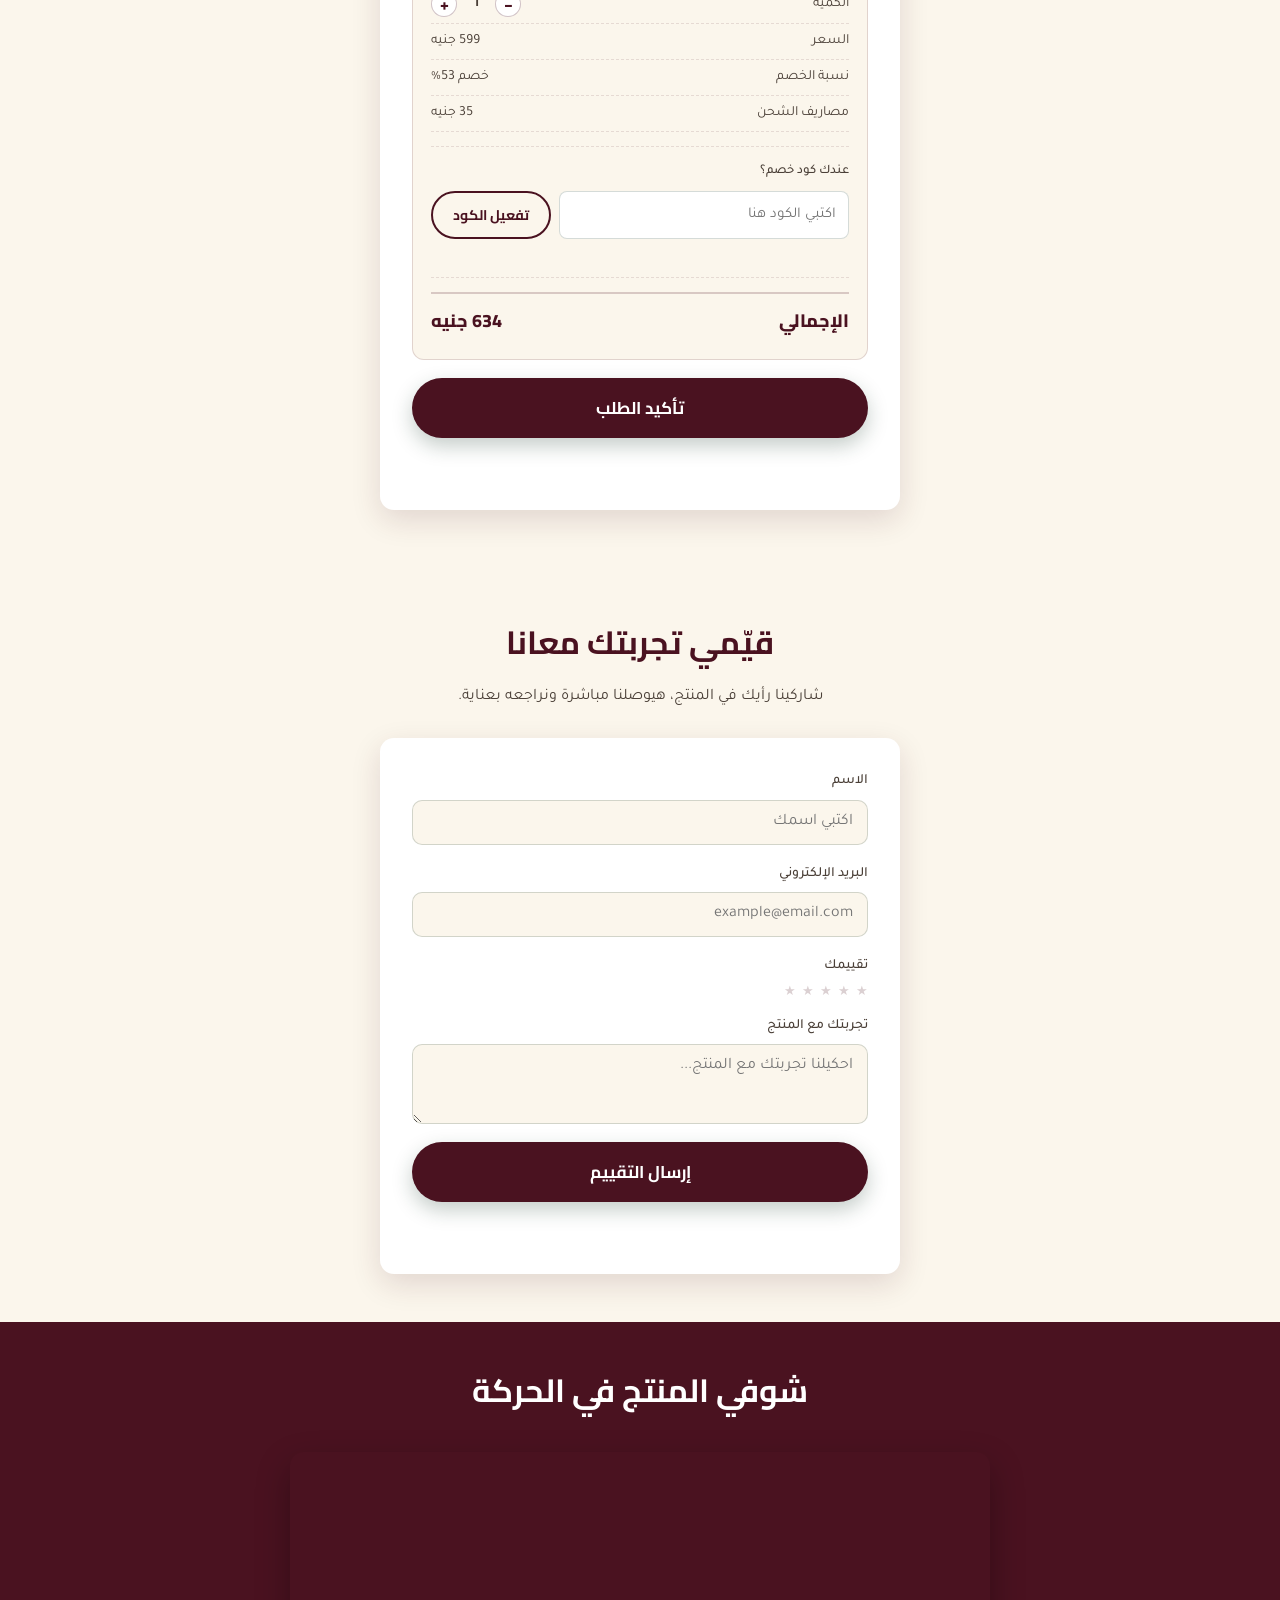
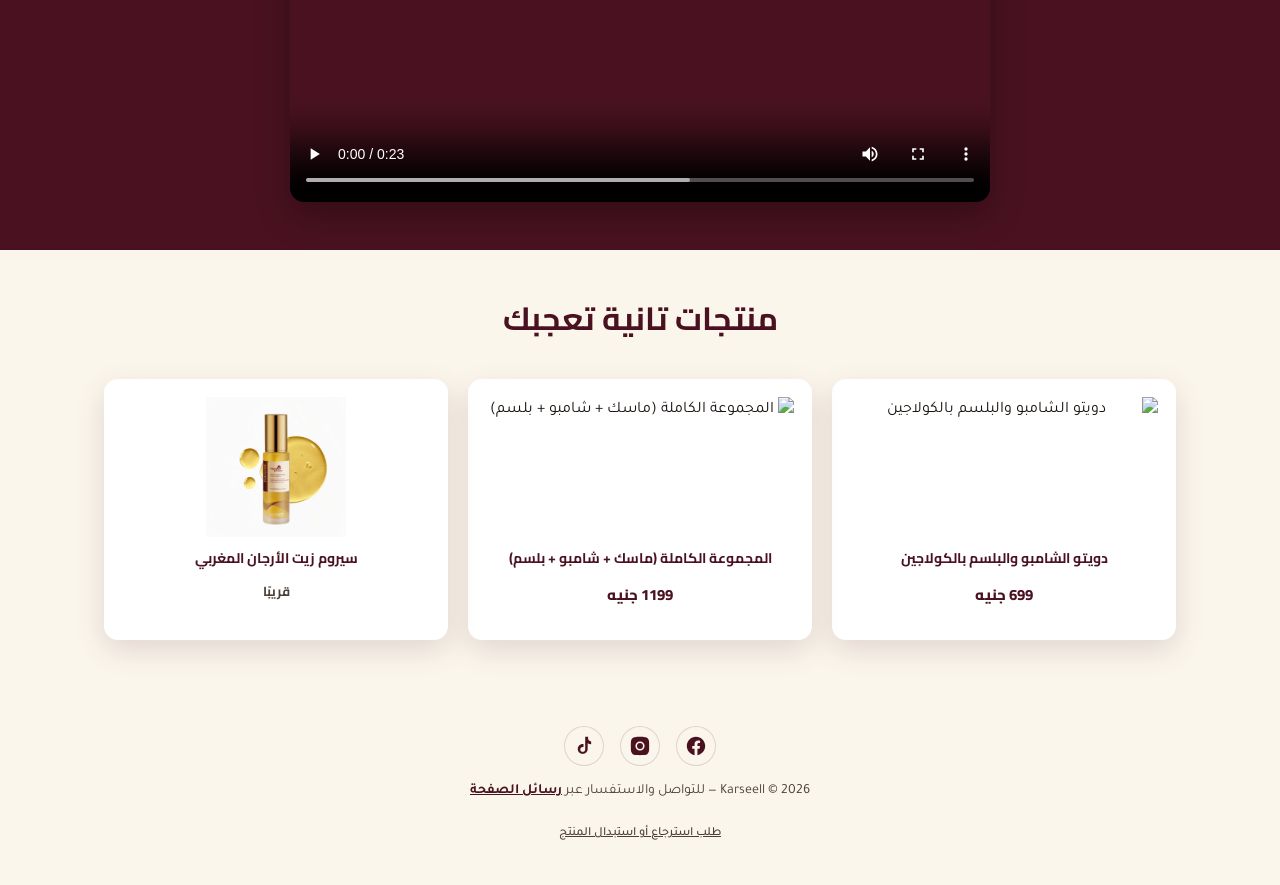
==== commit 3b8b28b3: "Add files via upload" ====
--- a/product.html
+++ b/product.html
@@ -5,7 +5,24 @@
 <meta name="viewport" content="width=device-width, initial-scale=1.0">
 <title id="pageTitle">Karseell</title>
 <meta name="description" id="pageDescription" content="">
+<meta name="robots" content="index, follow">
+<link rel="canonical" id="pageCanonical" href="https://egy-shop.github.io/karseell.com/product.html">
 <link rel="icon" type="image/png" href="assets/favicon.png">
+
+<!-- Open Graph / Facebook (filled in per product by product.js) -->
+<meta property="og:type" content="product">
+<meta property="og:site_name" content="Karseell مصر">
+<meta property="og:locale" content="ar_EG">
+<meta property="og:url" id="ogUrl" content="https://egy-shop.github.io/karseell.com/product.html">
+<meta property="og:title" id="ogTitle" content="Karseell">
+<meta property="og:description" id="ogDescription" content="">
+<meta property="og:image" id="ogImage" content="https://egy-shop.github.io/karseell.com/assets/logo.png">
+
+<!-- Twitter -->
+<meta name="twitter:card" content="summary_large_image">
+<meta name="twitter:title" id="twitterTitle" content="Karseell">
+<meta name="twitter:description" id="twitterDescription" content="">
+<meta name="twitter:image" id="twitterImage" content="https://egy-shop.github.io/karseell.com/assets/logo.png">
 
 <link rel="preconnect" href="https://fonts.googleapis.com">
 <link rel="preconnect" href="https://fonts.gstatic.com" crossorigin>
--- a/style.css
+++ b/style.css
@@ -509,6 +509,104 @@
   margin: 0 0 10px;
 }
 
+/* ============ FAQ accordion (shared: homepage tab + product pages) ============ */
+.faq-list{
+  max-width: 720px;
+  margin: 0 auto;
+  display:flex;
+  flex-direction:column;
+  gap: 10px;
+}
+.faq-item{
+  background: var(--white);
+  border: 1.5px solid rgba(74,18,32,.1);
+  border-radius: 12px;
+  padding: 4px 18px;
+  box-shadow: var(--shadow);
+}
+.faq-item summary{
+  cursor: pointer;
+  padding: 14px 0;
+  font-family: var(--font-display);
+  font-weight: 700;
+  font-size: 15px;
+  color: var(--emerald-deep);
+  list-style: none;
+  display:flex;
+  justify-content:space-between;
+  align-items:center;
+  gap: 10px;
+}
+.faq-item summary::-webkit-details-marker{ display:none; }
+.faq-item summary::after{
+  content: '+';
+  font-size: 20px;
+  color: var(--gold);
+  flex-shrink: 0;
+  transition: transform .2s ease;
+}
+.faq-item[open] summary::after{ transform: rotate(45deg); }
+.faq-item p{
+  margin: 0 0 16px;
+  font-size: 14px;
+  color: var(--ink-soft);
+}
+
+/* ============ Review submission form (shared: homepage + product pages) ============ */
+.review-submit{ padding: 56px 0; background: var(--ivory); }
+.review-submit-note{
+  text-align:center;
+  color: var(--ink-soft);
+  margin-top: -20px;
+  margin-bottom: 28px;
+}
+.review-form{
+  max-width: 520px;
+  margin: 0 auto;
+  display:flex;
+  flex-direction:column;
+  gap: 18px;
+  background: var(--white);
+  padding: 32px;
+  border-radius: var(--radius, 14px);
+  box-shadow: var(--shadow);
+}
+.review-form label{
+  display:flex;
+  flex-direction:column;
+  gap: 6px;
+  font-size: 14px;
+  color: var(--ink-soft);
+  font-weight: 500;
+}
+.review-form input,
+.review-form select,
+.review-form textarea{
+  font-family: var(--font-body);
+  font-size: 16px;
+  padding: 12px 14px;
+  border-radius: 10px;
+  border: 1.5px solid rgba(22,56,40,.18);
+  background: var(--ivory);
+  color: var(--ink);
+}
+.review-form textarea{ resize: vertical; min-height: 80px; }
+.star-rating{
+  display:flex;
+  gap: 6px;
+  font-size: 28px;
+}
+.star-btn{
+  background: none;
+  border: none;
+  cursor: pointer;
+  color: rgba(74,18,32,.2);
+  padding: 0;
+  line-height: 1;
+  transition: color .15s ease;
+}
+.star-btn.is-active{ color: var(--gold); }
+
 .review-shot-card{
   border-radius: var(--radius);
   overflow: hidden;
@@ -851,6 +949,114 @@
 }
 .coupon-message.success{ color:#2E7D4F; font-weight:700; }
 .coupon-message.error{ color:#B3402A; font-weight:700; }
+
+/* ============ Coming Soon / pre-order ============ */
+.soon-section{ padding: 56px 0; }
+.soon-sub{
+  text-align:center;
+  color: var(--ink-soft);
+  margin-top: -20px;
+  margin-bottom: 30px;
+}
+.soon-slider-wrap{ position: relative; }
+.soon-grid{
+  display:grid;
+  grid-template-columns: repeat(auto-fit, minmax(170px, 1fr));
+  gap: 16px;
+}
+.soon-slider-prev{ right: -6px; }
+.soon-slider-next{ left: -6px; }
+
+.soon-card{
+  background: var(--white);
+  border-radius: var(--radius, 14px);
+  box-shadow: var(--shadow);
+  padding: 18px 14px;
+  text-align:center;
+  display:flex;
+  flex-direction:column;
+  border: 2px solid transparent;
+  transition: border-color .2s ease;
+}
+.soon-card.selected{ border-color: var(--gold); }
+.soon-card-visual{
+  width: 100%;
+  aspect-ratio: 1 / 1;
+  border-radius: 10px;
+  overflow: hidden;
+  margin-bottom: 12px;
+  background: var(--gold-light);
+  display:flex;
+  align-items:center;
+  justify-content:center;
+}
+.soon-card-visual img{ width:100%; height:100%; object-fit: contain; padding: 10px; }
+.soon-card-visual .soon-placeholder-icon{ color: var(--emerald-deep); opacity: .5; }
+.soon-badge{
+  display:inline-block;
+  align-self:center;
+  background: var(--gold);
+  color: var(--emerald-deep);
+  font-family: var(--font-display);
+  font-weight: 800;
+  font-size: 11px;
+  padding: 4px 12px;
+  border-radius: 999px;
+  margin-bottom: 8px;
+}
+.soon-card h3{
+  font-size: 14px;
+  margin-bottom: 8px;
+}
+.soon-card ul{
+  margin-bottom: 14px;
+  flex-grow: 1;
+}
+.soon-card ul li{
+  font-size: 12px;
+  color: var(--ink-soft);
+  padding: 2px 0;
+}
+.soon-card .btn{
+  font-size: 12.5px;
+  padding: 9px 14px;
+}
+
+.preorder-form{
+  max-width: 460px;
+  margin: 34px auto 0;
+  display:flex;
+  flex-direction:column;
+  gap: 16px;
+  background: var(--white);
+  padding: 26px;
+  border-radius: var(--radius, 14px);
+  box-shadow: var(--shadow);
+}
+.preorder-form[hidden]{ display: none; }
+.preorder-sub{
+  text-align:center;
+  font-size: 13px;
+  color: var(--ink-soft);
+  margin: 0;
+}
+.preorder-form label{
+  display:flex;
+  flex-direction:column;
+  gap: 6px;
+  font-size: 14px;
+  color: var(--ink-soft);
+  font-weight: 500;
+}
+.preorder-form input{
+  font-family: var(--font-body);
+  font-size: 16px;
+  padding: 12px 14px;
+  border-radius: 10px;
+  border: 1.5px solid rgba(22,56,40,.18);
+  background: var(--ivory);
+  color: var(--ink);
+}
 
 /* ============ Footer ============ */
 .site-footer{
@@ -1070,6 +1276,27 @@
   .offer-grid::-webkit-scrollbar{ display: none; }
   .offer-card{ scroll-snap-align: center; }
   .offer-card.selected{ transform:none; }
+
+  /* ---- Coming Soon cards: same slider treatment, smaller cards ---- */
+  .soon-grid{
+    grid-auto-flow: column;
+    grid-auto-columns: 66%;
+    grid-template-columns: none;
+    overflow-x: auto;
+    scroll-snap-type: x mandatory;
+    -webkit-overflow-scrolling: touch;
+    scrollbar-width: none;
+    padding-bottom: 8px;
+    margin: 0 -24px;
+    padding-inline: 24px;
+  }
+  .soon-grid::-webkit-scrollbar{ display: none; }
+  .soon-card{ scroll-snap-align: center; padding: 14px 12px; }
+  .soon-card h3{ font-size: 13px; margin-bottom: 6px; }
+  .soon-card ul{ margin-bottom: 10px; }
+  .soon-card ul li{ font-size: 11.5px; padding: 1px 0; }
+  .soon-card-visual{ margin-bottom: 8px; }
+  .soon-badge{ font-size: 10px; padding: 3px 10px; margin-bottom: 6px; }
 
   .offer-slider-arrow{
     display: flex;
--- a/product.css
+++ b/product.css
@@ -230,49 +230,8 @@
   margin: 10px 0 0;
 }
 
-/* ============ FAQ ============ */
+/* ============ FAQ (shared styles live in style.css; this just sets this page's section padding) ============ */
 .product-faq{ padding: 48px 0; }
-.faq-list{
-  max-width: 720px;
-  margin: 0 auto;
-  display:flex;
-  flex-direction:column;
-  gap: 10px;
-}
-.faq-item{
-  background: var(--white);
-  border: 1.5px solid rgba(74,18,32,.1);
-  border-radius: 12px;
-  padding: 4px 18px;
-  box-shadow: var(--shadow);
-}
-.faq-item summary{
-  cursor: pointer;
-  padding: 14px 0;
-  font-family: var(--font-display);
-  font-weight: 700;
-  font-size: 15px;
-  color: var(--emerald-deep);
-  list-style: none;
-  display:flex;
-  justify-content:space-between;
-  align-items:center;
-  gap: 10px;
-}
-.faq-item summary::-webkit-details-marker{ display:none; }
-.faq-item summary::after{
-  content: '+';
-  font-size: 20px;
-  color: var(--gold);
-  flex-shrink: 0;
-  transition: transform .2s ease;
-}
-.faq-item[open] summary::after{ transform: rotate(45deg); }
-.faq-item p{
-  margin: 0 0 16px;
-  font-size: 14px;
-  color: var(--ink-soft);
-}
 
 /* ============ Guarantee badge ============ */
 .guarantee-badge{
@@ -291,59 +250,8 @@
 .guarantee-badge:hover{ background: rgba(46,125,79,.14); }
 .guarantee-badge svg{ flex-shrink: 0; }
 
-/* ============ Review submission form ============ */
+/* ============ Review submission form (shared styles live in style.css) ============ */
 .review-submit{ padding: 48px 0; background: var(--ivory); }
-.review-submit-note{
-  text-align:center;
-  color: var(--ink-soft);
-  margin-top: -20px;
-  margin-bottom: 28px;
-}
-.review-form{
-  max-width: 520px;
-  margin: 0 auto;
-  display:flex;
-  flex-direction:column;
-  gap: 18px;
-  background: var(--white);
-  padding: 32px;
-  border-radius: var(--radius, 14px);
-  box-shadow: var(--shadow);
-}
-.review-form label{
-  display:flex;
-  flex-direction:column;
-  gap: 6px;
-  font-size: 14px;
-  color: var(--ink-soft);
-  font-weight: 500;
-}
-.review-form input,
-.review-form textarea{
-  font-family: var(--font-body);
-  font-size: 16px;
-  padding: 12px 14px;
-  border-radius: 10px;
-  border: 1.5px solid rgba(22,56,40,.18);
-  background: var(--ivory);
-  color: var(--ink);
-}
-.review-form textarea{ resize: vertical; min-height: 80px; }
-.star-rating{
-  display:flex;
-  gap: 6px;
-  font-size: 28px;
-}
-.star-btn{
-  background: none;
-  border: none;
-  cursor: pointer;
-  color: rgba(74,18,32,.2);
-  padding: 0;
-  line-height: 1;
-  transition: color .15s ease;
-}
-.star-btn.is-active{ color: var(--gold); }
 
 /* ============ Reviews (product page) ============ */
 .product-reviews{ padding: 48px 0; }
